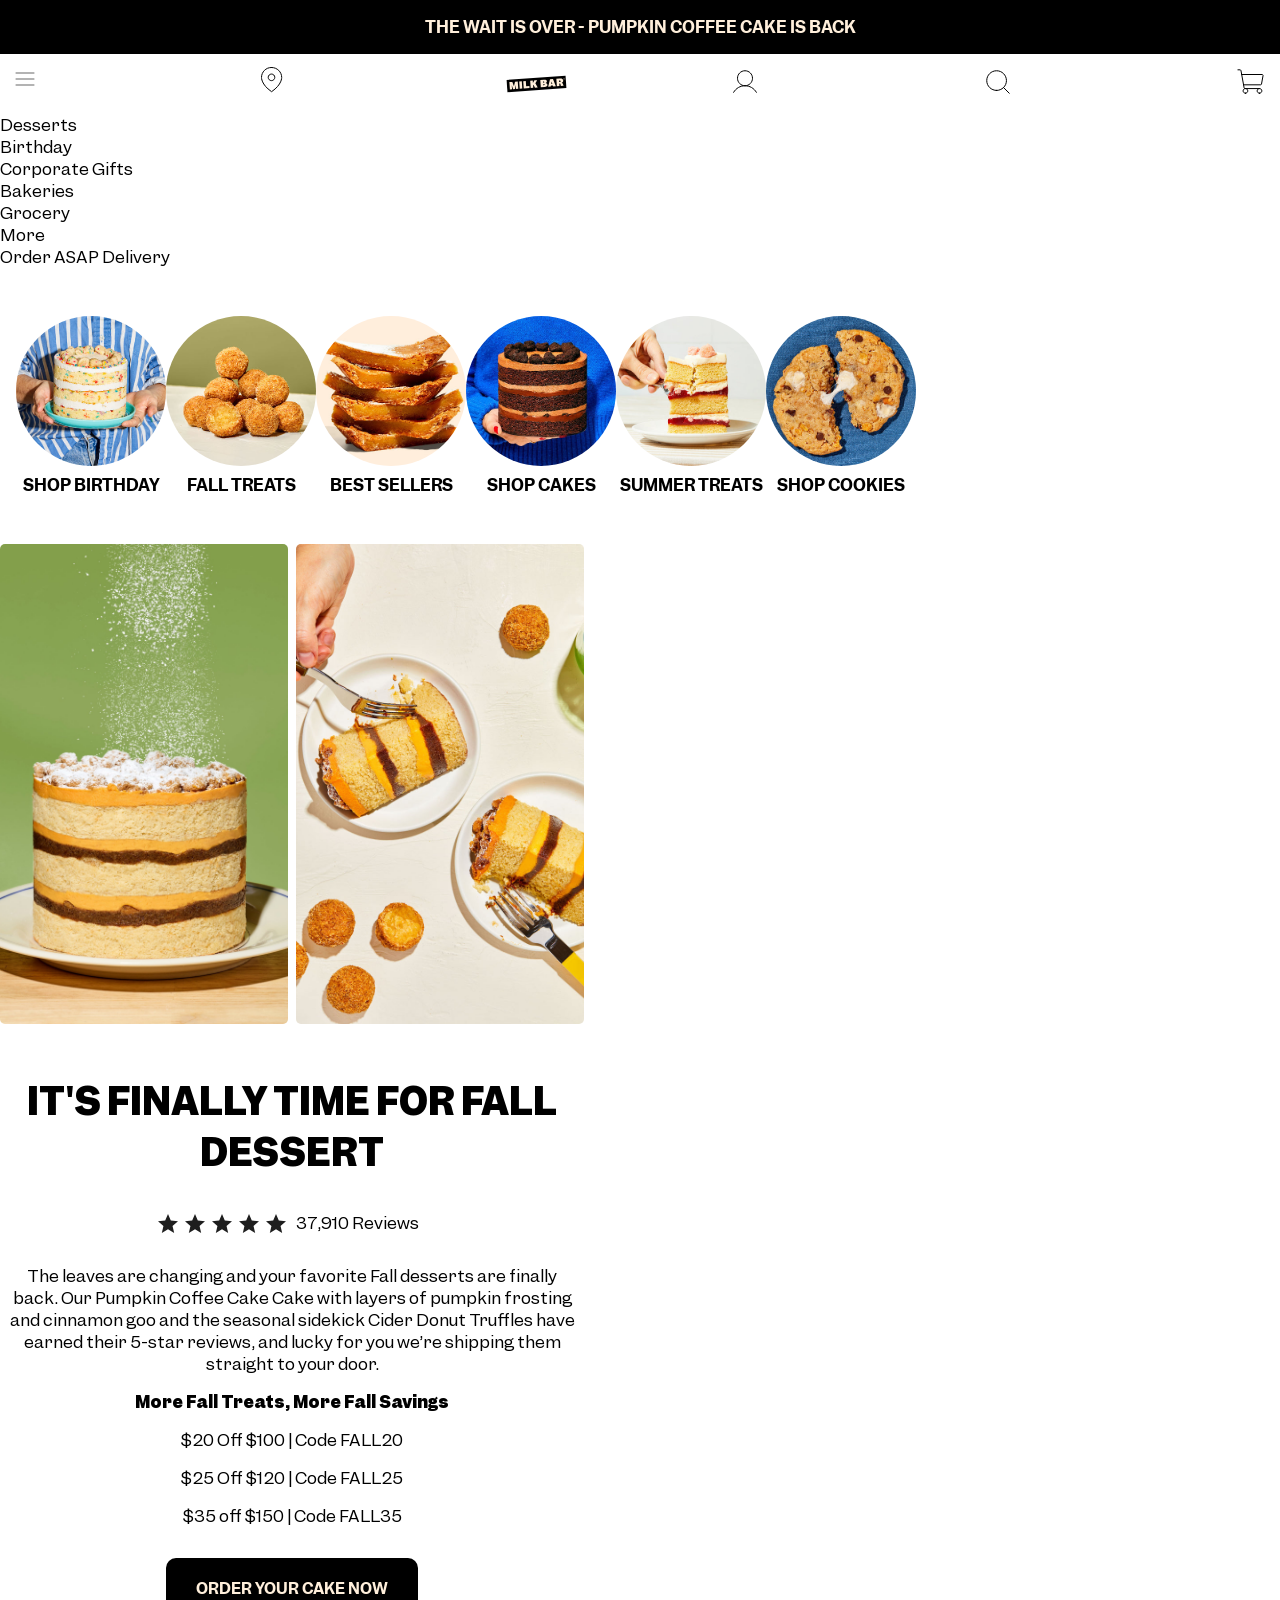
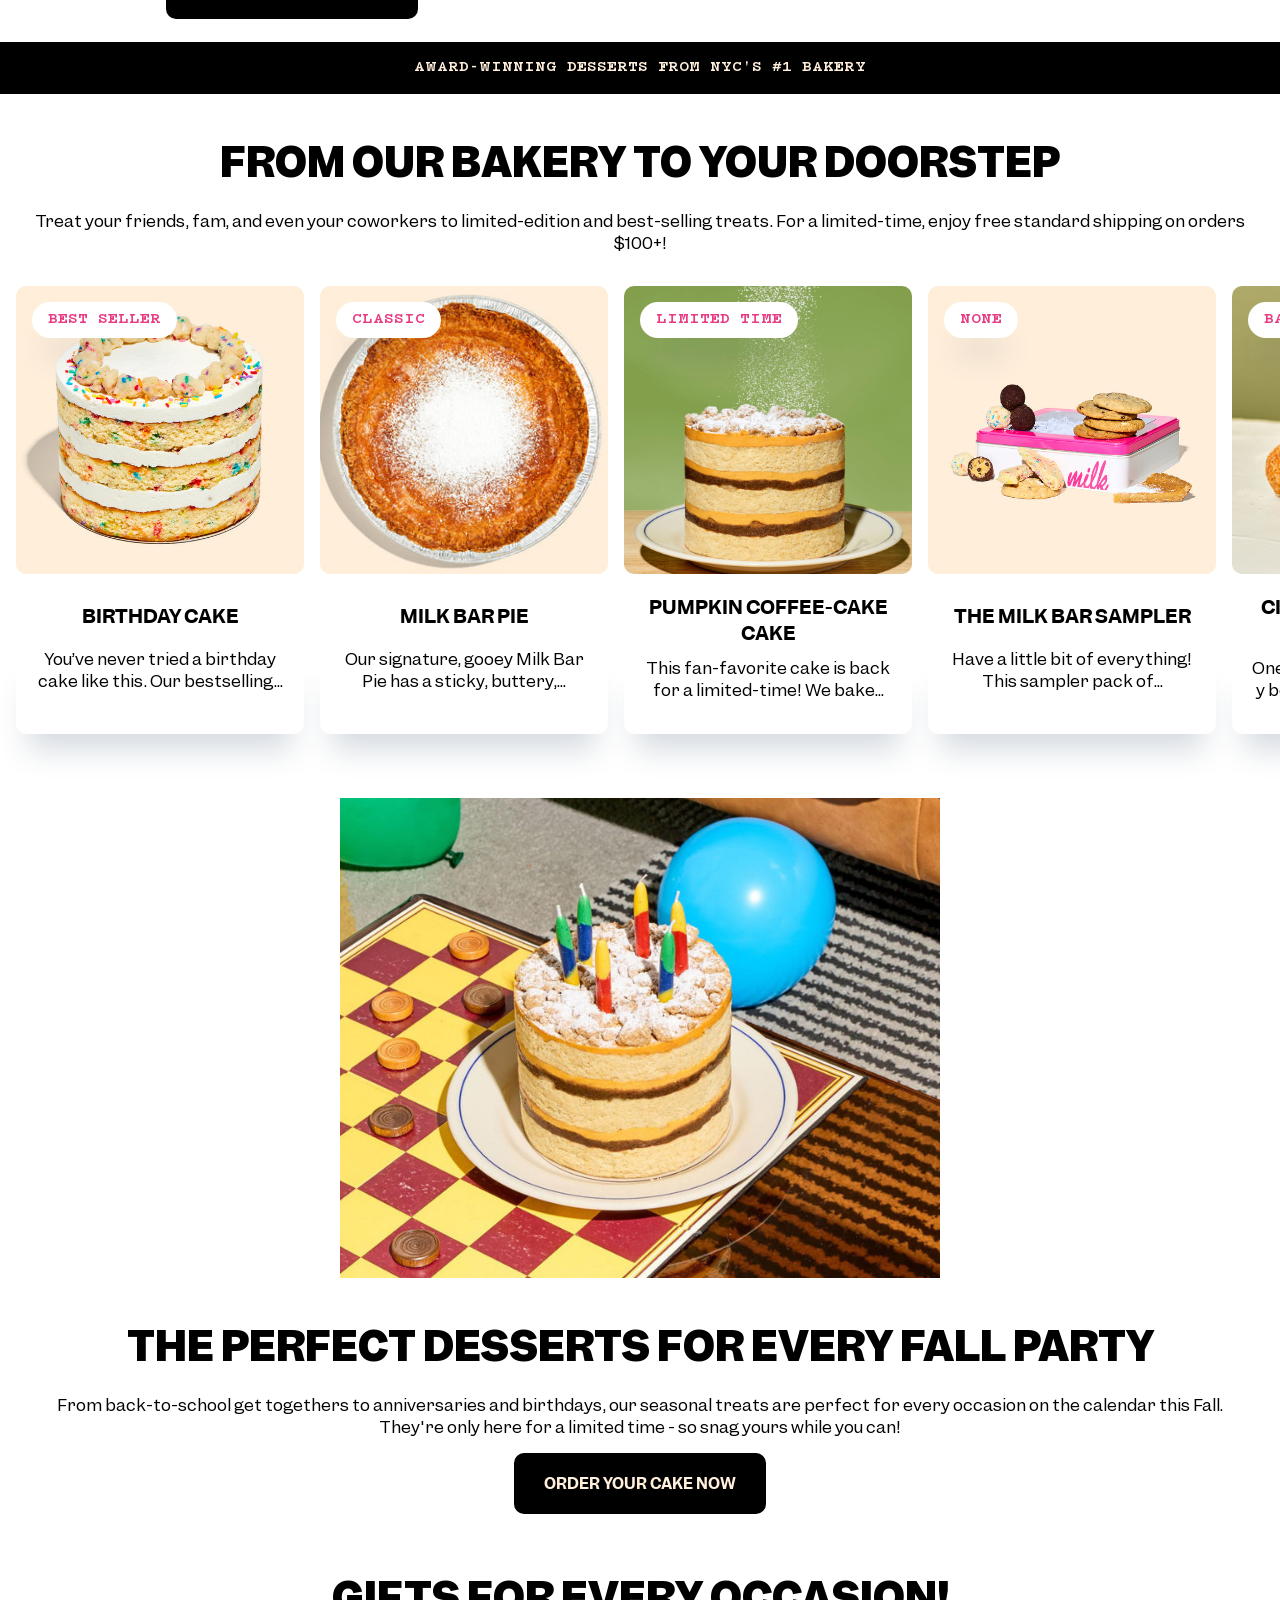
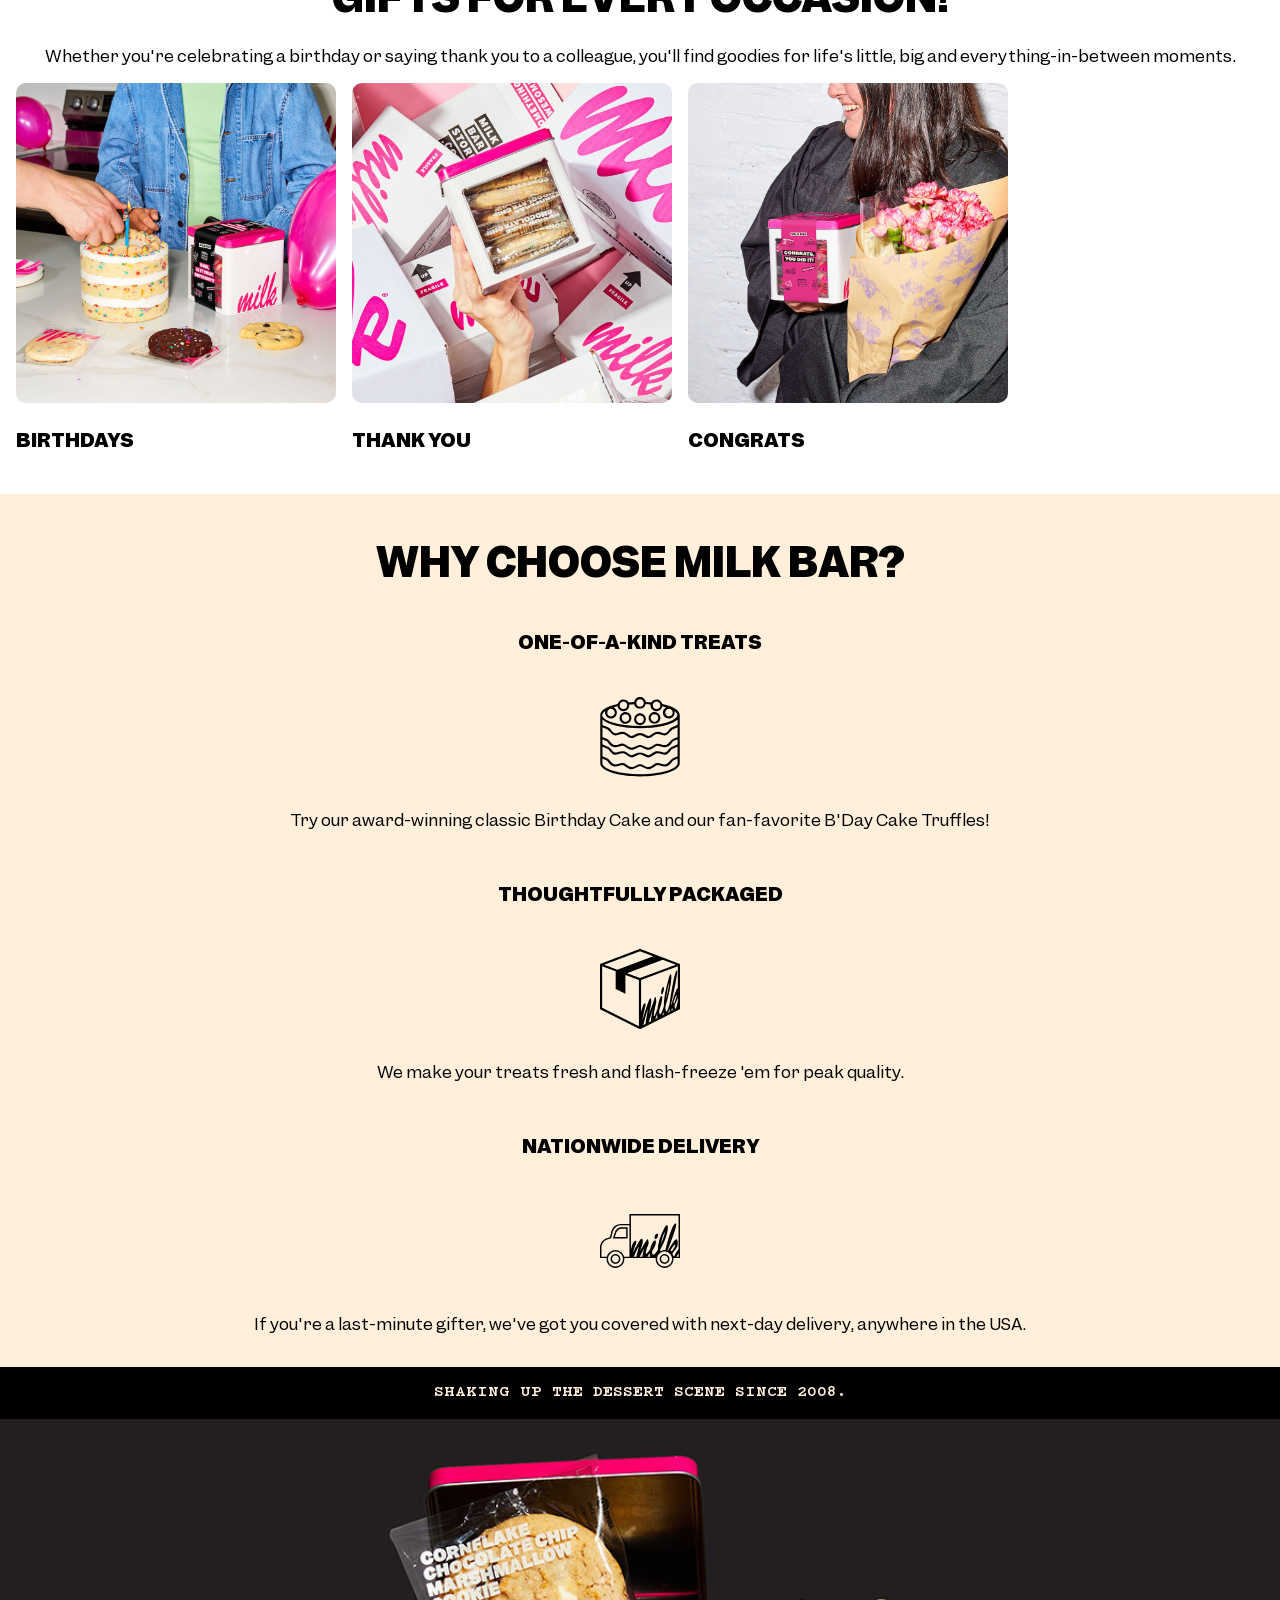
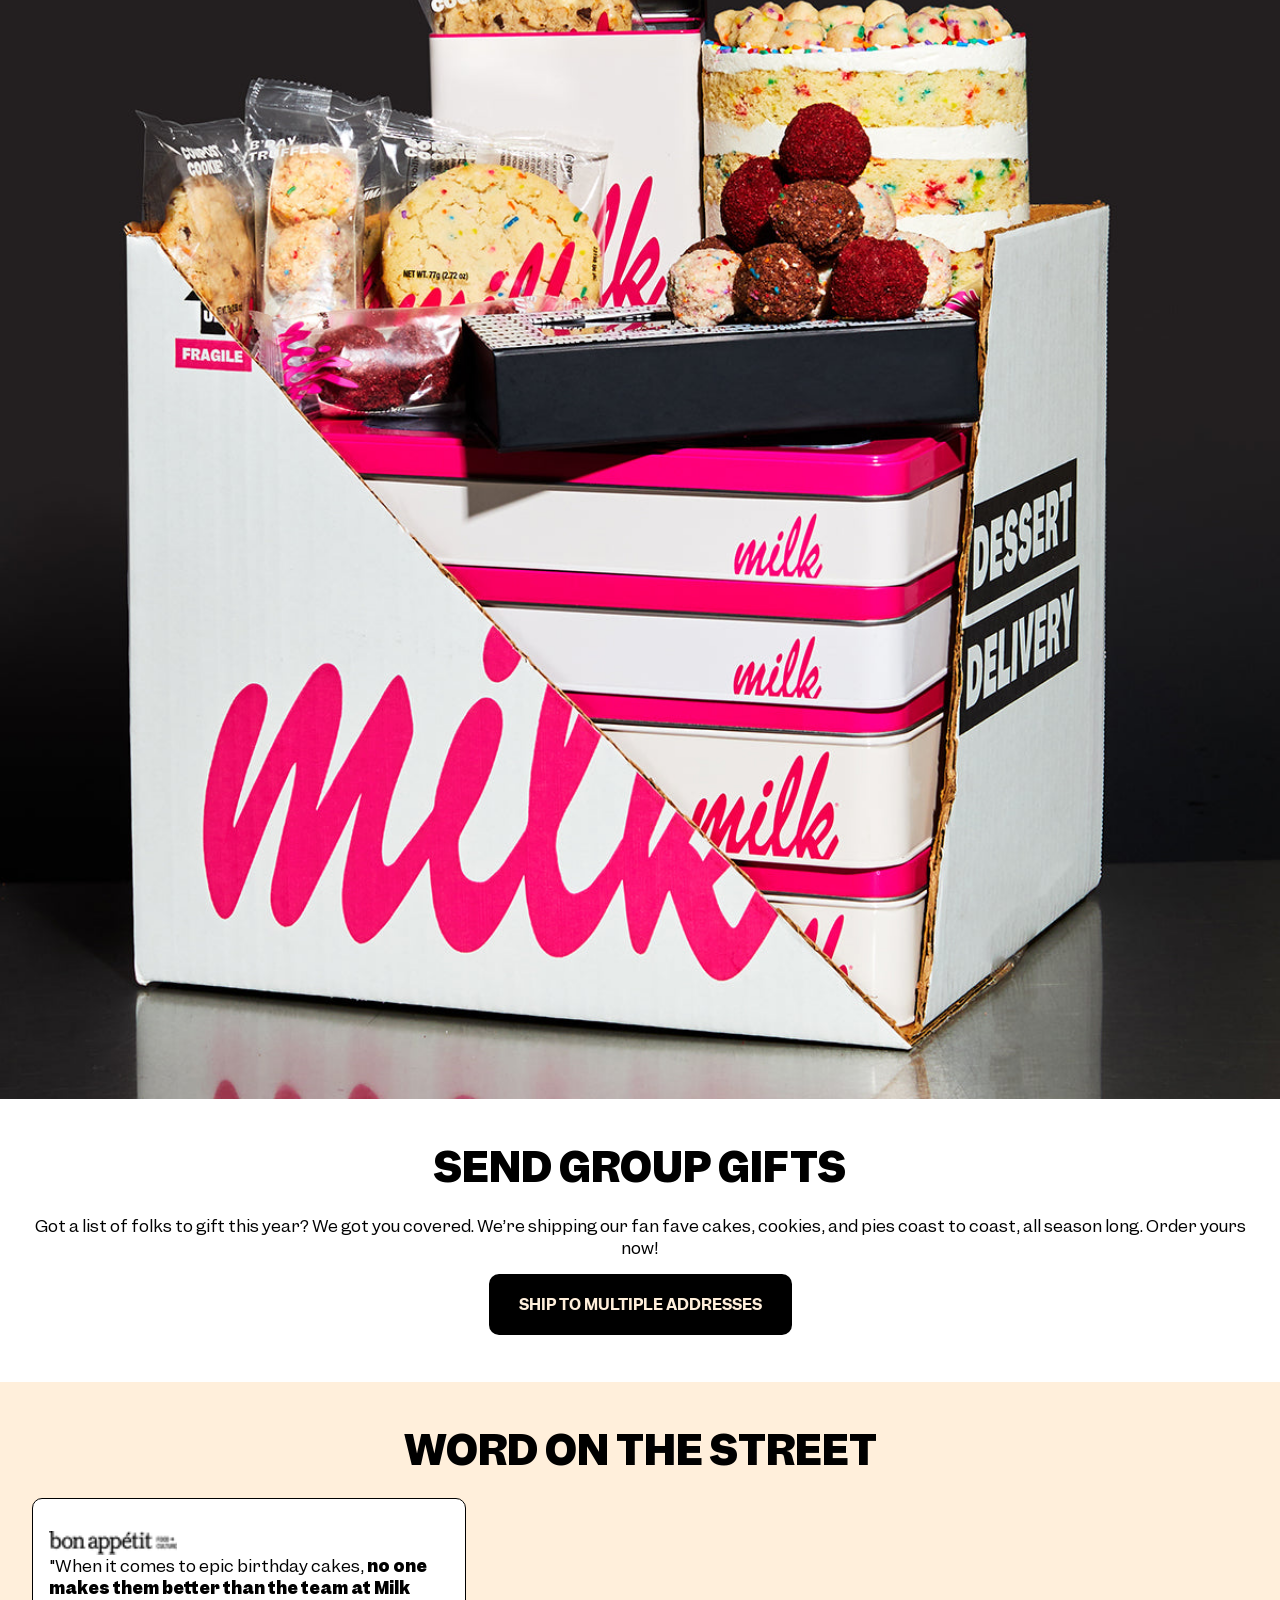
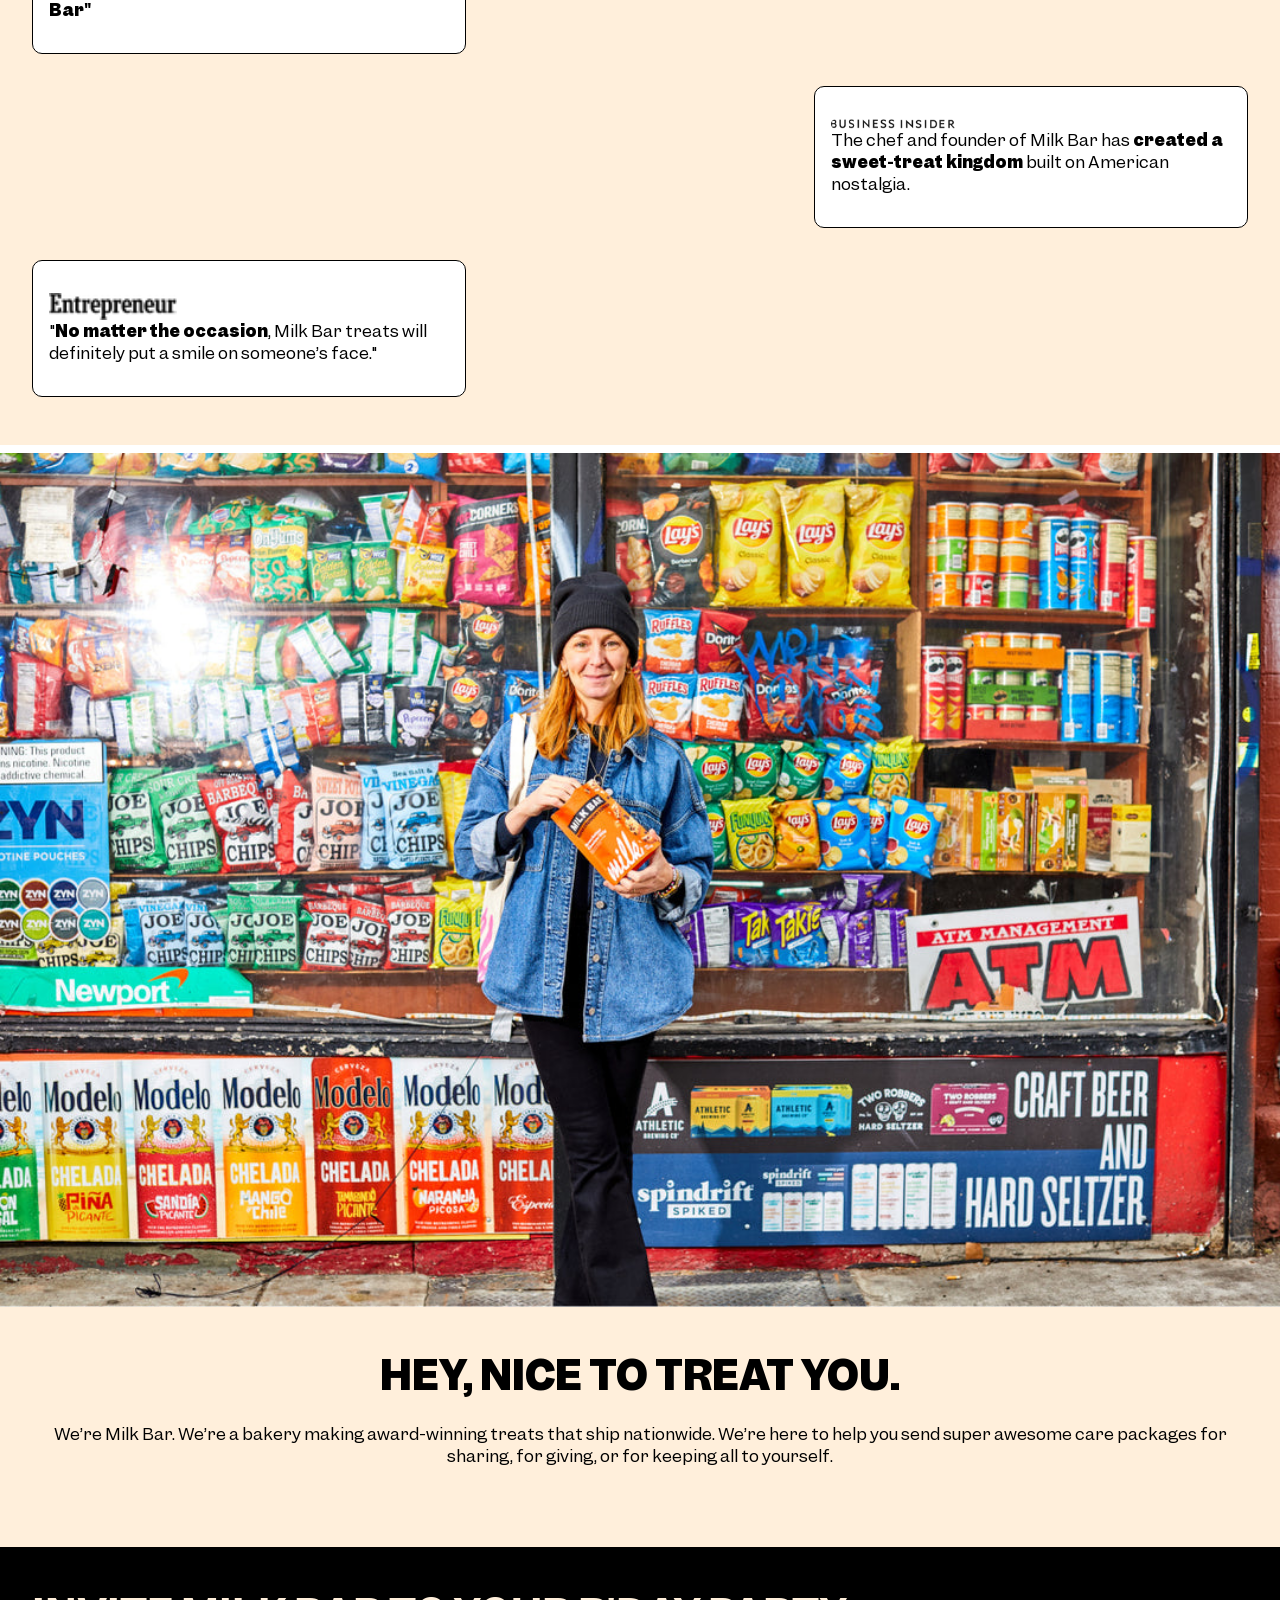
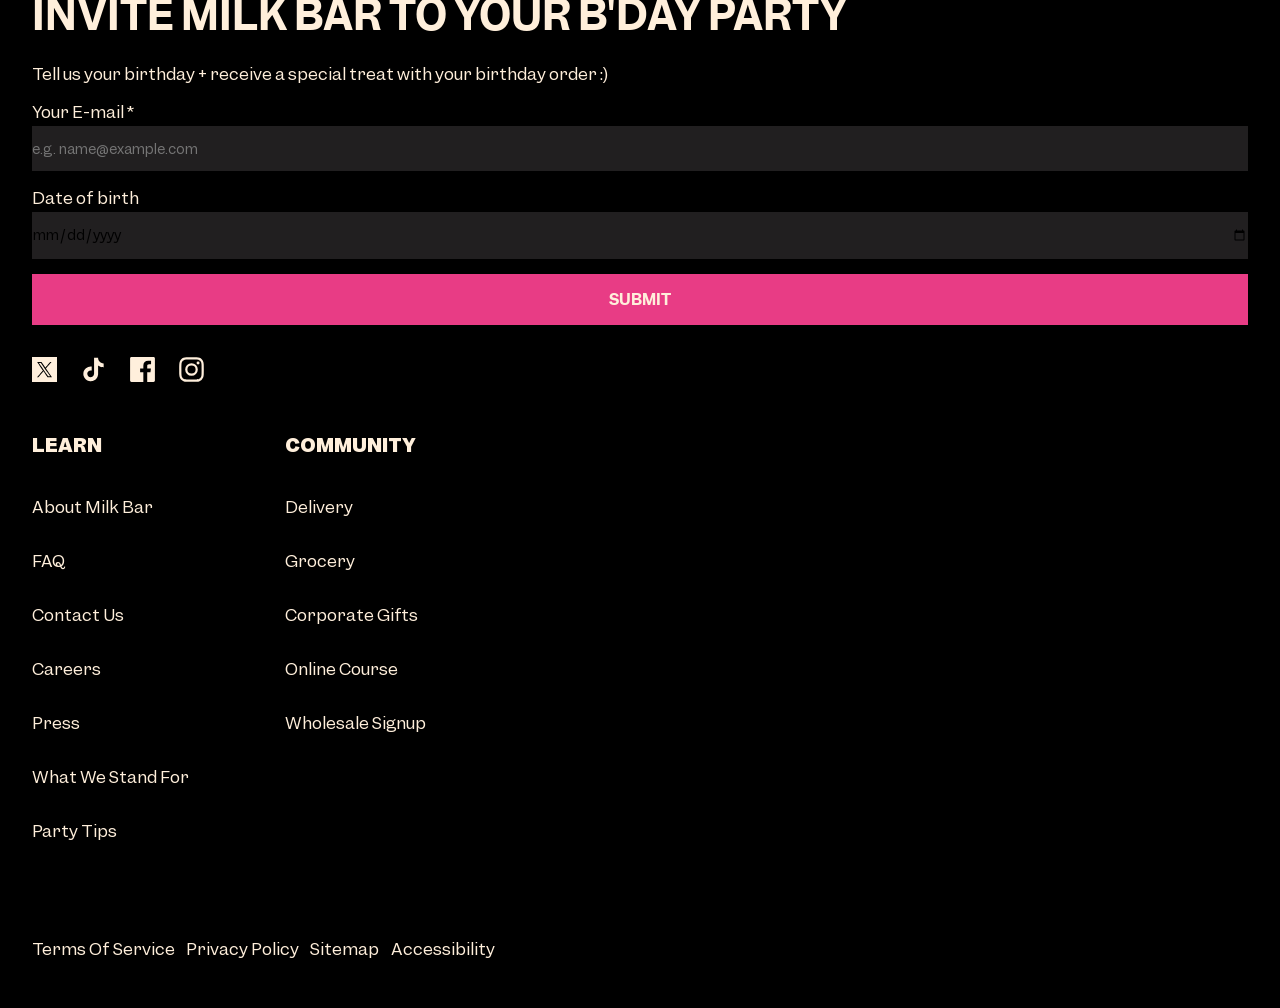
==== index.html @ 90e68947 "Add files via upload" ====
<!DOCTYPE html>
<html lang="eng">
	
<head>
	<meta charset="UTF-8">
	<meta name="author" content="Tyneisha">
	<meta name="viewport" content="width=device-width, initial-scale=1">
	
	<title>Milk Bar: NYC's #1 Bakery Ships Desserts Nationwide</title>
	
	<link href="styles/styleGeneral.css" rel="stylesheet">
	<link href="styles/style.css" rel="stylesheet">
	<link rel="icon" type="image/svg+xml" href="images/favicon.svg">
</head>

<body>
	<header>
		<nav>
			<a href="#">The wait is over - Pumpkin coffee cake is back</a> 
		<!-- nav mag weg (gedaan op 20/09/25)-->
		</nav>
		<nav>
			<ul>
				<li><a href="#"><svg aria-hidden="true" width="24" height="24" viewBox="0 0 20 20" fill="none" xmlns="http://www.w3.org/2000/svg" role="img">
					<title id="iconHamburgerTitle">Milk Bar Menu Icon</title>
					<path d="M2.5 15H17.5" stroke="black" stroke-width="0.5" stroke-linecap="round" stroke-linejoin="round"></path>
					<path d="M2.5 10H17.5" stroke="black" stroke-width="0.5" stroke-linecap="round" stroke-linejoin="round"></path>
					<path d="M2.5 5H17.5" stroke="black" stroke-width="0.5" stroke-linecap="round" stroke-linejoin="round"></path></svg></a></li>
				<li><a href="#"><svg width="22" height="26" viewBox="0 0 22 26" fill="none" xmlns="http://www.w3.org/2000/svg"><g clip-path="url(#clip0_1065_199)">
					<path d="M10.5 13.63C11.3726 13.6301 12.2094 13.2836 12.8265 12.6667C13.4436 12.0498 13.7904 11.213 13.7905 10.3405C13.7906 9.46793 13.4441 8.63105 12.8272 8.01396C12.2103 7.39687 11.3736 7.05012 10.501 7.04999C9.62844 7.04999 8.79161 7.39661 8.17462 8.01361C7.55762 8.6306 7.211 9.46743 7.211 10.34C7.211 11.2125 7.55762 12.0494 8.17462 12.6664C8.79161 13.2834 9.62844 13.63 10.501 13.63H10.5Z" stroke="black" stroke-miterlimit="10"></path>
					<path d="M10.73 0.5C16.23 0.5 20.69 4.95 20.69 10.44C20.69 10.44 21.1 17.48 10.69 24.63H10.51C0.100023 17.48 0.500023 10.44 0.500023 10.44C0.500023 4.95 4.96002 0.5 10.46 0.5H10.73Z" stroke="black" stroke-linecap="round" stroke-linejoin="round"></path></g>
					<defs>
					<clipPath id="clip0_1065_199">
					<rect width="22" height="26" fill="white"></rect>
					</clipPath>
					</defs></svg></a></li>
				<li><img src="images/homepage/navLogo.svg" alt="Milk Bar logo"></li>
				<li><a href="#"><svg aria-hidden="true" width="30" height="30" viewBox="0 0 30 30" fill="none" xmlns="http://www.w3.org/2000/svg" role="img" aria-labelledby="iconAccountTitle"><title id="iconAccountTitle">Milk Bar Account Icon</title>
					<path d="M15 18.75C19.1421 18.75 22.5 15.3921 22.5 11.25C22.5 7.10786 19.1421 3.75 15 3.75C10.8579 3.75 7.5 7.10786 7.5 11.25C7.5 15.3921 10.8579 18.75 15 18.75Z" stroke="black" stroke-miterlimit="10"></path>
					<path d="M3.63147 25.3114C4.78408 23.3164 6.44141 21.6598 8.43696 20.508C10.4325 19.3563 12.696 18.75 15.0001 18.75C17.3041 18.75 19.5676 19.3564 21.5632 20.5082C23.5587 21.6599 25.216 23.3166 26.3686 25.3116" stroke="black" stroke-linecap="round" stroke-linejoin="round"></path></svg></a></li>				
				<li><a href="#"></a><svg width="30" height="30" viewBox="0 0 30 30" fill="none" xmlns="http://www.w3.org/2000/svg" role="img" aria-labelledby="iconSearchNavTitle">
					<title id="iconSearchNavTitle">Milk Bar Search Icon</title>
					<path d="M13.5938 23.4375C19.0303 23.4375 23.4375 19.0303 23.4375 13.5938C23.4375 8.1572 19.0303 3.75 13.5938 3.75C8.1572 3.75 3.75 8.1572 3.75 13.5938C3.75 19.0303 8.1572 23.4375 13.5938 23.4375Z" stroke="black" stroke-linecap="round" stroke-linejoin="round"></path>
					<path d="M20.554 20.5546L26.2493 26.2499" stroke="black" stroke-linecap="round" stroke-linejoin="round"></path></svg></li>
				<li><a href="#"><svg width="30" height="30" viewBox="0 0 30 30" fill="none" xmlns="http://www.w3.org/2000/svg" role="img" aria-labelledby="iconCartTitle"><title id="iconCartTitle">Milk Bar Cart Icon</title>
				<path d="M22.5 21.5625H8.02673C7.80718 21.5625 7.59459 21.4854 7.42603 21.3448C7.25747 21.2041 7.14363 21.0087 7.10435 20.7927L3.97519 3.5823C3.93592 3.36628 3.82207 3.17091 3.65351 3.03023C3.48495 2.88956 3.27236 2.8125 3.05281 2.8125H0.9375" stroke="black" stroke-linecap="round" stroke-linejoin="round"></path>
				<path d="M8.4375 26.25C9.73192 26.25 10.7812 25.2007 10.7812 23.9062C10.7812 22.6118 9.73192 21.5625 8.4375 21.5625C7.14308 21.5625 6.09375 22.6118 6.09375 23.9062C6.09375 25.2007 7.14308 26.25 8.4375 26.25Z" stroke="black" stroke-linecap="round" stroke-linejoin="round"></path>
				<path d="M22.5 26.25C23.7944 26.25 24.8438 25.2007 24.8438 23.9062C24.8438 22.6118 23.7944 21.5625 22.5 21.5625C21.2056 21.5625 20.1562 22.6118 20.1562 23.9062C20.1562 25.2007 21.2056 26.25 22.5 26.25Z" stroke="black" stroke-linecap="round" stroke-linejoin="round"></path>
				<path d="M4.6875 7.5H25.1267C25.264 7.5 25.3996 7.53016 25.524 7.58836C25.6484 7.64656 25.7585 7.73137 25.8464 7.8368C25.9344 7.94222 25.9982 8.06569 26.0332 8.19847C26.0682 8.33125 26.0736 8.4701 26.0491 8.60521L24.515 17.0427C24.4757 17.2587 24.3619 17.4541 24.1933 17.5948C24.0247 17.7354 23.8121 17.8125 23.5926 17.8125H6.5625" stroke="black" stroke-linecap="round" stroke-linejoin="round"></path></svg></a></li>
			</ul>	
		</nav>
		<nav>
			<ul>
				<li>Desserts<a href="#"></a></li>
				<li>Birthday<a href="#"></a></li>
				<li>Corporate Gifts<a href="#"></a></li>
				<li>Bakeries<a href="#"></a></li>
				<li>Grocery<a href="#"></a></li>
				<li>More<a href="#"></a></li>
				<li>Order ASAP Delivery<a href="#"></a></li>
			</ul>
		</nav>
	</header>

	<main>

		<!-- Carrousel met verschillende sneltoetsen naar pagina's op de website -->
		<section>
			<ul>
				<li>
					<img src="images/homepage/homeSection1-1.jpg" alt="Woman holding the 6 inch Birthday Cake with rainbow sprinkles and white icing">
					<a href="#">Shop Birthday</a>
				</li>
				<li>
					<img src="images/homepage/homeSection1-2.jpg" alt="Little sugar cake balls with a brown crust">
					<a href="#">Fall Treats</a>
				</li>
				<li>
					<img src="images/homepage/homeSection1-3.jpg" alt="Six pumpkin cake slices stacked on each other">
					<a href="#">Best Sellers</a>
				</li>
				<li>
					<img src="images/homepage/homeSection1-4.jpg" alt="Woman holding a three layered chocolate cake with caramel icing">
					<a href="#">Shop Cakes</a>
				</li>
				<li>
					<img src="images/homepage/homeSection1-5.jpg" alt="Person taking a slice from the Strawberry Shortcake Cake with strawberry icing">
					<a href="#">Summer Treats</a>
				</li>
				<li>
					<img src="images/homepage/homeSection1-6.jpg" alt="One chocolate chip cookie broken in two with melted white chocolate">
					<a href="#">Shop Cookies</a>
				</li>
			</ul>
		</section>

		<!-- Hero section -->
		<section>
			<h1>It's finally time for fall dessert</h1>
			<img src="images/homepage/homeSection2-1.jpg" alt="Pumpkin Coffee Cake getting sprinkled on with powdered sugar">
			<img src="images/homepage/homeSection2-2.jpg" alt="Someone taking a slice with fork out of the Pumpkin Coffee Cake">
			<p aria-label="5 star rating from">
				<svg xmlns="http://www.w3.org/2000/svg" width="24" height="24" fill="#1E1E1E" viewBox="0 0 24 24"> <path d="M12 17.27 18.18 21l-1.64-7.03L22 9.24l-7.19-.62L12 2 9.19 8.62 2 9.24l5.45 4.73L5.82 21 12 17.27Z"></path> </svg>
				<svg xmlns="http://www.w3.org/2000/svg" width="24" height="24" fill="#1E1E1E" viewBox="0 0 24 24"> <path d="M12 17.27 18.18 21l-1.64-7.03L22 9.24l-7.19-.62L12 2 9.19 8.62 2 9.24l5.45 4.73L5.82 21 12 17.27Z"></path> </svg>
				<svg xmlns="http://www.w3.org/2000/svg" width="24" height="24" fill="#1E1E1E" viewBox="0 0 24 24"> <path d="M12 17.27 18.18 21l-1.64-7.03L22 9.24l-7.19-.62L12 2 9.19 8.62 2 9.24l5.45 4.73L5.82 21 12 17.27Z"></path> </svg>
				<svg xmlns="http://www.w3.org/2000/svg" width="24" height="24" fill="#1E1E1E" viewBox="0 0 24 24"> <path d="M12 17.27 18.18 21l-1.64-7.03L22 9.24l-7.19-.62L12 2 9.19 8.62 2 9.24l5.45 4.73L5.82 21 12 17.27Z"></path> </svg>
				<svg xmlns="http://www.w3.org/2000/svg" width="24" height="24" fill="#1E1E1E" viewBox="0 0 24 24"> <path d="M12 17.27 18.18 21l-1.64-7.03L22 9.24l-7.19-.62L12 2 9.19 8.62 2 9.24l5.45 4.73L5.82 21 12 17.27Z"></path> </svg>			
			<p>37,910 Reviews</p>
			<ul>
				<li>The leaves are changing and your favorite Fall desserts are finally back. Our Pumpkin Coffee Cake Cake with layers of pumpkin frosting and cinnamon goo and the seasonal sidekick Cider Donut Truffles have earned their 5-star reviews, and lucky for you we’re shipping them straight to your door.</li>
				<li><strong>More Fall Treats, More Fall Savings</strong></li>
				<li>$20 Off $100 | Code FALL20</li>
				<li>$25 Off $120 | Code FALL25</li>
				<li>$35 off $150 | Code FALL35</li>
				<li><button>Order your cake now</button></li>
			</ul>

			<!-- ul maken ipv p'tjes na feedback van studentassistente in de les op 07/10 (gedaan op 07/10/25) -->
		</section>

		<!-- Draaiende carrousel in de kleur zwart met witte uppercase tekst -->
		<p>Award-winning desserts from NYC's #1 bakery</p>
			<!-- p maken (gedaan op 20/09/25) -->

		<section>
			<h2>From our bakery to your doorstep</h2>
			<p>Treat your friends, fam, and even your coworkers to limited-edition and best-selling treats. For a limited-time, enjoy free standard shipping on orders $100+!</p>
			<!-- wrm is de rest niet binnen de section (gedaan op 30/09/25)-->

			<ul>
				<li>
					<h3>Birthday Cake</h3>
					<p>Best Seller</p>
					<img src="images/homepage/homeSection3-1.jpg" alt="Three layered Birthday Cake with white icing and rainbow sprinkles">
					<p>You’ve never tried a birthday cake like this. Our bestselling...</p>
				</li>
				<li>
					<h3>Milk Bar Pie</h3>
					<p>Classic</p>
					<img src="images/homepage/homeSection3-2.jpg" alt="Brown Milk Bar Pie with powdered sugar on top">
					<p>Our signature, gooey Milk Bar Pie has a sticky, buttery,...</p>
				</li>
				<li>
					<h3>Pumpkin Coffee-Cake Cake</h3>
					<p>Limited Time</p> 
					<img src="images/homepage/homeSection3-3.jpg" alt="Pumpkin Coffee Cake getting sprinkled on with powdered sugar">
					<p>This fan-favorite cake is back for a limited-time! We bake...</p>
				</li>
				<li>
					<h3>The Milk Bar Sampler</h3>
					<p>None</p>
					<img src="images/homepage/homeSection3-4.jpg" alt="White with pink cookie box with different cookies and cakeballs on top and on the side">
					<p>Have a little bit of everything! This sampler pack of...</p>
				</li>
				<li>
					<h3>Cider Donut Truffle Dozen</h3>
					<p>Back in Stock</p>
					<img src="images/homepage/homeSection3-5.jpg" alt="Little sugar cake balls with a brown crust">
					<p>One bite of these gooey apple-y beauties and it’s *instantly*...</p>
				</li>
			</ul>
		</section>

		<section>
			<h2>The perfect desserts for every fall party</h2>
			<img src="images/homepage/homeSection4-1.jpg" alt="Birthday Cake with six candles on a chess board with blue and green balloons on the floor">
			<p>From back-to-school get togethers to anniversaries and birthdays, our seasonal treats are perfect for every occasion on the calendar this Fall. They're only here for a limited time - so snag yours while you can!</p>
			<a>Order your cake now</a>
		</section>

		<section>
			<h2>Gifts for every occasion!</h2>
			<p>Whether you're celebrating a birthday or saying thank you to a colleague, you'll find goodies for life's little, big and everything-in-between moments.</p>
			<ul>
				<li>
					<img src="images/homepage/homeSection5-1.jpg" alt="Person lighting the candles on the 6 inch Birthday Cake">
					<h3>Birthdays</h3>
				</li>
				<li>
					<img src="images/homepage/homeSection5-2.jpg" alt="Lots of Milk Bar cookie and cake boxes with a hand reaching out with a Milk Bar box in hand">
					<h3>Thank you</h3>
				</li>
				<li>
					<img src="images/homepage/homeSection5-3.jpg" alt="A smiling woman holdinga bouquet of pink flowers and a Milk Bar tin with cookies in it">
					<h3>Congrats</h3>
				</li>
			</ul>
		</section>

		<section>
			<h2>Why choose milk bar?</h2>
			<section>
				<h3>One-of-a-kind treats</h3>
				<img src="images/homepage/homeSection6-1.svg" alt="Illustration of a three layered cake">
				<p>Try our award-winning classic Birthday Cake and our fan-favorite B'Day Cake Truffles!</p>
			</section>
			<section>
				<h3>Thoughtfully packaged</h3>
				<img src="images/homepage/homeSection6-2.svg" alt="Illustration of a sealed package">
				<p>We make your treats fresh and flash-freeze 'em for peak quality.</p>
			</section>
			<section>
				<h3>Nationwide delivery</h3>
				<img src="images/homepage/homeSection6-3.svg" alt="Illustration of a truck with 'Milk' on the side">
				<p>If you're a last-minute gifter, we've got you covered with next-day delivery, anywhere in the USA.</p>
			</section>
		</section>

		<!-- Draaiende carrousel in de kleur zwart met witte uppercase tekst -->
		<p>Shaking up the dessert scene since 2008.</p>

		<section>
			<h2>Send group gifts</h2>
			<img src="images/homepage/homeSection7-1.jpg" alt="Cardboard box filled with Milk Bar tins and wrappers with cookies and cakes">
			<p>Got a list of folks to gift this year? We got you covered. We’re shipping our fan fave cakes, cookies, and pies coast to coast, all season long. Order yours now!</p>
			<a href="#">Ship to multiple addresses</a>
		</section>
		
		<section>
			<h2>Word on the street</h2>
			<section>
				<h3>Review 1</h3>
				<img src="images/homepage/homeSection8-1.webp" alt="'Bon Appetit' review">
				<p>"When it comes to epic birthday cakes, <strong>no one makes them better than the team at Milk Bar"</strong></p>
			</section>
			<section>
				<h3>Review 2</h3>
				<img src="images/homepage/homeSection8-2.webp" alt="'Business Insider' review">
				<p>The chef and founder of Milk Bar has <strong>created a sweet-treat kingdom</strong> built on American nostalgia.</p>
			</section>
			<section>
				<h3>Review 3</h3>
				<img src="images/homepage/homeSection8-3.webp" alt="'Entrepeneur' review">
				<p>"<strong>No matter the occasion</strong>, Milk Bar treats will definitely put a smile on someone’s face."</p>
			</section>
		</section>

		<section>
			<h2>Hey, nice to treat you.</h2>
			<img src="images/homepage/homeSection9-1.jpg" alt="Smiling woman in a black beanie and jean jacket standing in front of a corner store with an orange bag of Milk Bar cookies">
			<p>We’re Milk Bar. We’re a bakery making award-winning treats that ship nationwide. We’re here to help you send super awesome care packages for sharing, for giving, or for keeping all to yourself.</p>
		</section>
	</main>

	<footer>
		<!-- Formulier voor het aanmelden voor de nieuwsbrief -->
		<form>
			<h2>Invite Milk Bar to your B'Day Party</h2>
			<p>Tell us your birthday + receive a special treat with your birthday order :)</p>

			<label for="email">Your E-mail *</label>
			<input type="email" name="email" placeholder="e.g. name@example.com">

			<label for="date">Date of birth</label>
			<input type="date" name="date of birth">

			<button>Submit</button>
		</form>

		<section>
			<h2>Social media handles</h2>
			<img src="images/homepage/homeSection10-1.svg" alt="X icon">
			<img src="images/homepage/homeSection10-2.svg" alt="TikTok icon">
			<img src="images/homepage/homeSection10-3.svg" alt="Facebook icon">
			<img src="images/homepage/homeSection10-4.svg" alt="Instagram icon">
		</section>

		<nav>
			<!-- ul maken (gedaan op 03/10/25 na feedbacksessie met de docent)-->
			 <ul>
				<h3>Learn</h3>
				<li><a href="#">About Milk Bar</a></li>
				<li><a href="#">FAQ</a></li>
				<li><a href="#">Contact Us</a></li>
				<li><a href="#">Careers</a></li>
				<li><a href="#">Press</a></li>
				<li><a href="#">What We Stand For</a></li>
				<li><a href="#">Party Tips</a></li>
			</ul>
			<ul>

			<ul>
				<h3>Community</h3>
				<li><a href="#">Delivery</a></li>
				<li><a href="#">Grocery</a></li>
				<li><a href="#">Corporate Gifts</a></li>
				<li><a href="#">Online Course</a></li>
				<li><a href="#">Wholesale Signup</a></li>
			</ul>
		</nav>

		<nav>
			<a href="#">Terms of Service</a>
			<a href="#">Privacy Policy</a>
			<a href="#">Sitemap</a>
			<a href="#">Accessibility</a>
		</nav>
	</footer>

	<script defer src="scripts/script.js"></script>
</body>
	
</html>
---- styles/styleGeneral.css ----
/****************/
/*    GENERAL   */
/****************/




/*********/
/* FONTS */
/*********/


@font-face {
    font-family: "Garnett";
    src: url("../fonts/garnettRegular.woff2")format("woff2");
    font-weight: 400;
}

@font-face {
    font-family: "Garnett";
    src: url("../fonts/garnettSemibold.woff2")format("woff2");
    font-weight: 600;
}

@font-face {
    font-family: "Garnett";
    src: url("../fonts/garnettBold.woff2")format("woff2");
    font-weight: 700;
}

@font-face {
    font-family: "Pitch";
    src: url("../fonts/pitchBold.woff2")format("woff2");
    font-weight: 700;
}


/********************************/
/* HUIDIGE STIJLING VERWIJDEREN */
/********************************/

* {
    margin: 0;
    padding: 0;
}

a {
    text-decoration: none;
    color: var(--color-text);
}

a:hover, button:hover {
    color: var(--color-primary);
    /* text-decoration: underline; */
}

/*********************/
/* CUSTOM PROPERTIES */
/*********************/


:root {
	--color-text:#000000;
	--color-background:#eeeeee;
	--color-primary: #e83c85;
	--color-secundary: #ffefdb;
}




/*********/
/* TEKST */
/*********/


h1, h2, h3 {
    font-family: "Garnett";
    text-transform: uppercase;
    padding-top: 1em;
    padding-bottom: .5em;
}

h1 {
    font-size: 2.25rem;
}

h2 {
    font-size: 2.5rem;
}

p {
    font-family: "Garnett";
}

a, button, link {
    font-family: "Garnett";
    font-weight: 600;
    text-transform: uppercase;
}

ul {
    font-family: "Garnett";
    list-style-type: none;
    margin: 0;
    padding: 0;
}




/********************/
/*  BUTTON STYLING  */
/********************/
button {
    appearance: none;
    cursor: pointer;
    border: none;
    font-size: 15px;
    color: var(--color-secundary);
    background-color: var(--color-text);
    margin: 15px;
    padding-left: 30px;
    padding-right: 30px;
    padding-top: 20px;
    padding-bottom: 20px;
    border-radius: 10px;
}




/*********/
/*  NAV  */
/*********/


nav:first-child {
	display: flex;
	justify-content: center;
	background-color: var(--color-text);
	padding-top: 1em;
	padding-bottom: 1em;
	color: var(--color-secundary);
}

nav a:first-child {
	color: var(--color-secundary);
}

body nav:nth-of-type(2) ul {
	font-family: "Garnett";
	font-weight: 600;
	font-size: small;
	text-transform: uppercase;
	display: flex;
	justify-content:space-between;
    margin: 1em;
}

body nav:nth-of-type(2) li img {
	height: 100%;
}





/************/
/*  FOOTER  */
/************/


footer {
	background-color: var(--color-text);
	color: var(--color-secundary);

    padding-left: 2em;
    padding-right: 2em;
}

footer h2 {
    font-weight: 600;
}

footer form {
    display: flex;
    flex-direction: column;
    justify-content: start;
}

footer form label {
    font-family: "Garnett";
    padding-top: 1em;
    padding-bottom: .2em;
}

footer form input {
    font-family: "Garnett";
    padding-top: 1em;
    padding-bottom: 1em;
    background-color: #211f20;
    border-style: none;
}

footer form button {
    background-color: var(--color-primary);
    margin: 0;
    margin-top: 1em;
    border-radius: 0;
    padding-top: 1em;
    padding-bottom: 1em;
}

footer form button:hover {
    color: var(--color-text);
}


footer img {
	width: 25px;
}

footer > section > h2 {
    clip: rect(0 0 0 0);
    clip-path: inset(50%);
    height: 1px;
    overflow: hidden;
    position: absolute;
    white-space: nowrap;
    width: 1px;
    /* https://www.a11yproject.com/posts/how-to-hide-content/ */
}

footer > section {
    display: flex;
    justify-content: start;
}

footer > section img {
    padding-top: 2em;
    padding-bottom: 2em;
    padding-right: 1.5em;
}

footer > nav:nth-of-type(1) {
    display: flex;
    align-items: flex-start;
    justify-content: start;
}

footer > nav:nth-last-of-type(1) {
    display: flex;
    flex-direction: row;

    padding-top: 4em;
    padding-bottom: 3em;
}

footer > nav:nth-of-type(1) ul:nth-of-type(1) {
    padding-right: 6em;
}

footer > nav:nth-of-type(1) ul li a {
    font-weight: 400;
    text-transform: capitalize;
}

footer > nav:nth-of-type(1) ul li {
    padding-bottom: 2em;
}


footer > nav:nth-of-type(1) ul h3 {
    padding-bottom: 2em;
}


footer > nav:nth-last-of-type(1) a {
    font-family: "Garnett";
    font-weight: 400;
    text-transform: capitalize;
    color: var(--color-secundary);

    margin-right: .7em;
}
---- styles/style.css ----
*****************
/*    HOMEPAGINA   */
/*******************/




/**************/
/* CSS REMEDY */
/**************/
*, *::after, *::before {
  box-sizing:border-box;  
}




/*********************/
/* CUSTOM PROPERTIES */
/*********************/
:root {
	--color-text:#000000;
	--color-background:#eeeeee;
	--color-primary: #e83c85;
	--color-secundary: #ffefdb;
}




/*****************/
/* NAV MET IMG'S */
/*****************/


main section:nth-of-type(1) ul {
	display: flex;
	overflow-x: auto;
	padding-top: 3em;
	padding-bottom: 3em;
	padding-left: 1em;
}

main section:nth-of-type(1) ul li {
	display: flex;
	flex-direction: column;
	justify-content: center;
	align-items: center;
	gap: 0.5em;
}

main section:nth-of-type(1) ul img {
	border-radius: 50%;
	width: 150px;
	height: auto;
}




/*****************/
/* HERO SECTION	 */
/*****************/



main section:nth-of-type(2) > img {
	width: 18em;
	height: 30em;
	border-radius: 5px;
	object-fit: cover;
}

/* main > section:nth-of-type(2) > img:nth-of-type(2) {
	grid-column-end: -1;
} */

main > section:nth-of-type(2) {
	display: grid;
	grid-template-columns: 18em 18em;
	grid-template-rows: max-content max-content;
	gap: .1em;
	row-gap: 1em;
	column-gap: .5em;
}

main section:nth-of-type(2) h1 {
	grid-row-start: 2;
	grid-column-start: 1;
	grid-column-end: -1;
	text-align: center;
}

main > section:nth-of-type(2) p {
	grid-template-columns: 1fr 1fr;
	text-align: center;
}

main > section:nth-of-type(2) ul {
	grid-column-start: 1;
	grid-column-end: -1;
	text-align: center;
}

main section:nth-of-type(2) li {
	padding: .5em;
}
main section:nth-of-type(2) button {
	grid-column-start: 1;
	grid-column-end: -1;
	text-align: center;
}

/* Review onder de Hero images centreren op 1 lijn */

main > section:nth-of-type(2) p:nth-of-type(1) {
	text-align: end;
}

main section:nth-of-type(2) p:nth-of-type(2) {
	text-align: start;
}

main > p:nth-of-type(1) {
	font-family: "Pitch";
	text-transform: uppercase;
	display: flex;
	justify-content: center;
	background-color: var(--color-text);
	padding-top: 1em;
	padding-bottom: 1em;
	color: var(--color-secundary);
}




/***************************/
/* CARROUSEL CAKES SECTION */
/***************************/

main > section:nth-of-type(3) h2, main > section:nth-of-type(3) > p {
	text-align: center;
	padding-left: 2em;
	padding-right: 2em;
}

main > section:nth-of-type(3) > ul {
	padding-top: 2em;
	display: grid;
	grid-template-rows: 28em;
	grid-template-columns: 1fr 1fr 1fr 1fr 1fr;
	overflow-x: scroll;

	gap: 1em;
	padding-left: 1em;
	padding-bottom: 4em;
}


main > section:nth-of-type(3) > ul li {
	display:grid;
	grid-template-rows: repeat(3, auto);
}

main > section:nth-of-type(3) > ul li img {
	grid-row-start:1;
	grid-column-start:1;
}

main > section:nth-of-type(3) > ul li p:nth-of-type(1) {
	grid-row-start:1;
	grid-column-start:1;
	z-index: 1;

	justify-self: start;
	align-self: start;

	margin:1em 0 0 1em;
	padding: .5em 1em .5em 1em;
	background-color:rgb(255, 255, 255);
	border-radius: 2em;
	font-family: "Pitch";
	text-transform: uppercase;
	color: var(--color-primary);
}

main > section:nth-of-type(3) > ul li h3, main > section:nth-of-type(3) > ul li p:nth-of-type(2) {
	text-align: center;
	padding-left: 1em;
	padding-right: 1em;
}

main > section:nth-of-type(3) > ul li p {
	padding-bottom: 2em;
	box-shadow: 0 28px 30px -12px #334a6733;
	border-radius: 10px;
}

main > section:nth-of-type(3) > ul li h3 {
	font-weight: 600;
}

main > section:nth-of-type(3) img {
	width: 18em;
	height: 18em;
	border-radius: 10px;
	object-fit: cover;
}




/*****************/
/* CAKES SECTION */
/*****************/


main section:nth-of-type(4) {
	display: flex;
	flex-flow: row wrap;
	/* https://www.w3schools.com/css/css3_flexbox_responsive.asp */
	justify-content: center;
	/* https://css-tricks.com/snippets/css/a-guide-to-flexbox/ */
}

main section:nth-of-type(4) h2, main section:nth-of-type(4) p {
	text-align: center;
	padding-left: 2em;
	padding-right: 2em;
}

main section:nth-of-type(4) img {
	order: 1;
	
	/* Styling */
	width:fit-content;
	height: 30em;
	object-fit: cover;
}

main section:nth-of-type(4) h2 {
	order: 2;
}

main section:nth-of-type(4) p {
	order: 3;
}

main section:nth-of-type(4) a {
	order: 4;

    cursor: pointer;
    border: none;
    font-size: 15px;
    color: var(--color-secundary);
    background-color: var(--color-text);
    margin: 15px;
    padding-left: 30px;
    padding-right: 30px;
    padding-top: 20px;
    padding-bottom: 20px;
    border-radius: 10px;
}


main section:nth-of-type(4) a:hover {
    color: var(--color-primary);
}


/****************************/
/*  CARROUSEL GIFTS SECTION */
/****************************/


main section:nth-of-type(5) h2, main section:nth-of-type(5) p {
	text-align: center;
	padding-left: 2em;
	padding-right: 2em;
}

main section:nth-of-type(5) img {
	width: 20em;
	height: 20em;
	border-radius: 10px;
	object-fit: cover;
}

main section:nth-of-type(5) ul {
	display: flex;
	justify-content: flex-start;
	gap: 1em;
	padding: 1em;
	overflow-x: scroll;
	padding-bottom: 2em;
}


/****************************/
/*  WAAROM MILK BAR SECTION */
/****************************/


main section:nth-of-type(6) {
	background-color: var(--color-secundary);
	display: flex;
	flex-direction: column;
	align-items: center;
	justify-content: center;
}

main > section:nth-of-type(6) > section:nth-of-type(1) {
	display: flex;
	flex-direction: column;
	align-items: center;
	justify-content: center;
	padding-bottom: 2em;
	padding-left: 6em;
	padding-right: 6em;
}

main > section:nth-of-type(6) > section:nth-of-type(2) {
	display: flex;
	flex-direction: column;
	align-items: center;
	justify-content: center;
	padding-bottom: 2em;
	padding-left: 6em;
	padding-right: 6em;
}

main > section:nth-of-type(6) > section:nth-of-type(3) {
	display: flex;
	flex-direction: column;
	align-items: center;
	justify-content: center;
	padding-bottom: 2em;
	padding-left: 6em;
	padding-right: 6em;
}

main section:nth-of-type(6) img {
	width: 5em;
	height: 5em;
	padding: 2em;
}

main section:nth-of-type(6) h3, main section:nth-of-type(6) p {
	text-align: center;
}

main section:nth-of-type(6) h2 {
	text-align: center;
	padding-left: 2em;
	padding-right: 2em;
}

/*********************************/
/*  TEKST MET ZWARTE ACHTERGROND */
/*********************************/

main > p:nth-of-type(2) {
	display: flex;
	justify-content: center;
	background-color: var(--color-text);
	padding-top: 1em;
	padding-bottom: 1em;
	color: var(--color-secundary);

	font-family: "Pitch";
	text-transform: uppercase;
}



/**************************/
/*  GROEPSCADEAUS SECTION */
/**************************/

main > section:nth-of-type(7) {
	display: flex;
	flex-direction: column;
	align-items: center;
	justify-content: center;
	margin-bottom: 2em;
}

main > section:nth-of-type(7) > img {
	order: 1;

	width: 100%;
	height: 100%;
	object-fit: cover;
}

main > section:nth-of-type(7) > h2 {
	order: 2;
	text-align: center;
}

main > section:nth-of-type(7) > p {
	order: 3;

	text-align: center;
	padding-left: 2em;
	padding-right: 2em;
}

main > section:nth-of-type(7) > a {
	order: 4;

    cursor: pointer;
    border: none;
    font-size: 15px;
    color: var(--color-secundary);
    background-color: var(--color-text);
    margin: 15px;
    padding-left: 30px;
    padding-right: 30px;
    padding-top: 20px;
    padding-bottom: 20px;
    border-radius: 10px;
}

main > section:nth-of-type(7) > a:hover {
    color: var(--color-primary);
}




/*************************/
/*  TESTIMONIALS SECTION */
/*************************/

main > section:nth-of-type(8) {
	display: flex;
	flex-direction: column;
	padding-left: 2em;
	padding-right: 2em;
	align-items: center;
	justify-items: center;
	/* https://css-tricks.com/snippets/css/a-guide-to-flexbox/ */

	background-color: var(--color-secundary);
}

main > section:nth-of-type(8) > section:nth-of-type(1) {
	display: flex;
	flex-direction: column;
	align-self: flex-start;


	width: 25em;
	background-color: white;
	padding-left: 1em;
	padding-right: 1em;
	padding-top: 2em;
	padding-bottom: 2em;
	border-radius: 10px;
	border-style: solid;
	border-color: black;
	border-width: 1px;
	/* https://www.w3schools.com/cssref/pr_border-width.php */
	/* https://www.w3schools.com/css/css_border_color.asp */

}

main > section:nth-of-type(8) > section:nth-of-type(1) img {
	width: 8em;
}



main > section:nth-of-type(8) > section:nth-of-type(2) {
	display: flex;
	flex-direction: column;
	align-self: flex-end;


	width: 25em;
	background-color: white;
	padding-left: 1em;
	padding-right: 1em;
	padding-top: 2em;
	padding-bottom: 2em;
	border-radius: 10px;
	border-style: solid;
	border-color: black;
	border-width: 1px;

	margin-top: 2em;
}

main > section:nth-of-type(8) > section:nth-of-type(2) img {
	width: 8em;
	height: auto;
}


main > section:nth-of-type(8) > section:nth-of-type(3) {
	display: flex;
	flex-direction: column;
	align-self: flex-start;


	width: 25em;
	background-color: white;
	padding-left: 1em;
	padding-right: 1em;
	padding-top: 2em;
	padding-bottom: 2em;
	border-radius: 10px;
	border-style: solid;
	border-color: black;
	border-width: 1px;

	margin-top: 2em;
	margin-bottom: 3em;
}

main > section:nth-of-type(8) > section:nth-of-type(3) img {
	width: 8em;
	height: auto;
}



main > section:nth-of-type(8) > section h3 {
	clip: rect(0 0 0 0);
	clip-path: inset(50%);
	height: 1px;
	overflow: hidden;
	position: absolute;
	white-space: nowrap;
	width: 1px;
	/* https://www.a11yproject.com/posts/how-to-hide-content/ */
}



/**************************/
/*  ONTMOET VROUW SECTION */
/**************************/

main > section:nth-of-type(9) {
	display: flex;
	flex-direction: column;
	align-items: center;
	justify-content: center;
	margin-top: .5em;
	padding-bottom: 2em;
	background-color: var(--color-secundary);
}

main > section:nth-of-type(9) > img {
	order: 1;

	width: 100%;
	height: 100%;
	object-fit: cover;
}

main > section:nth-of-type(9) > h2 {
	order: 2;

	text-align: center;
}

main > section:nth-of-type(9) > p {
	order: 3;
	text-align: center;
	padding-bottom: 3em;
	padding-left: 2em;
	padding-right: 2em;
}
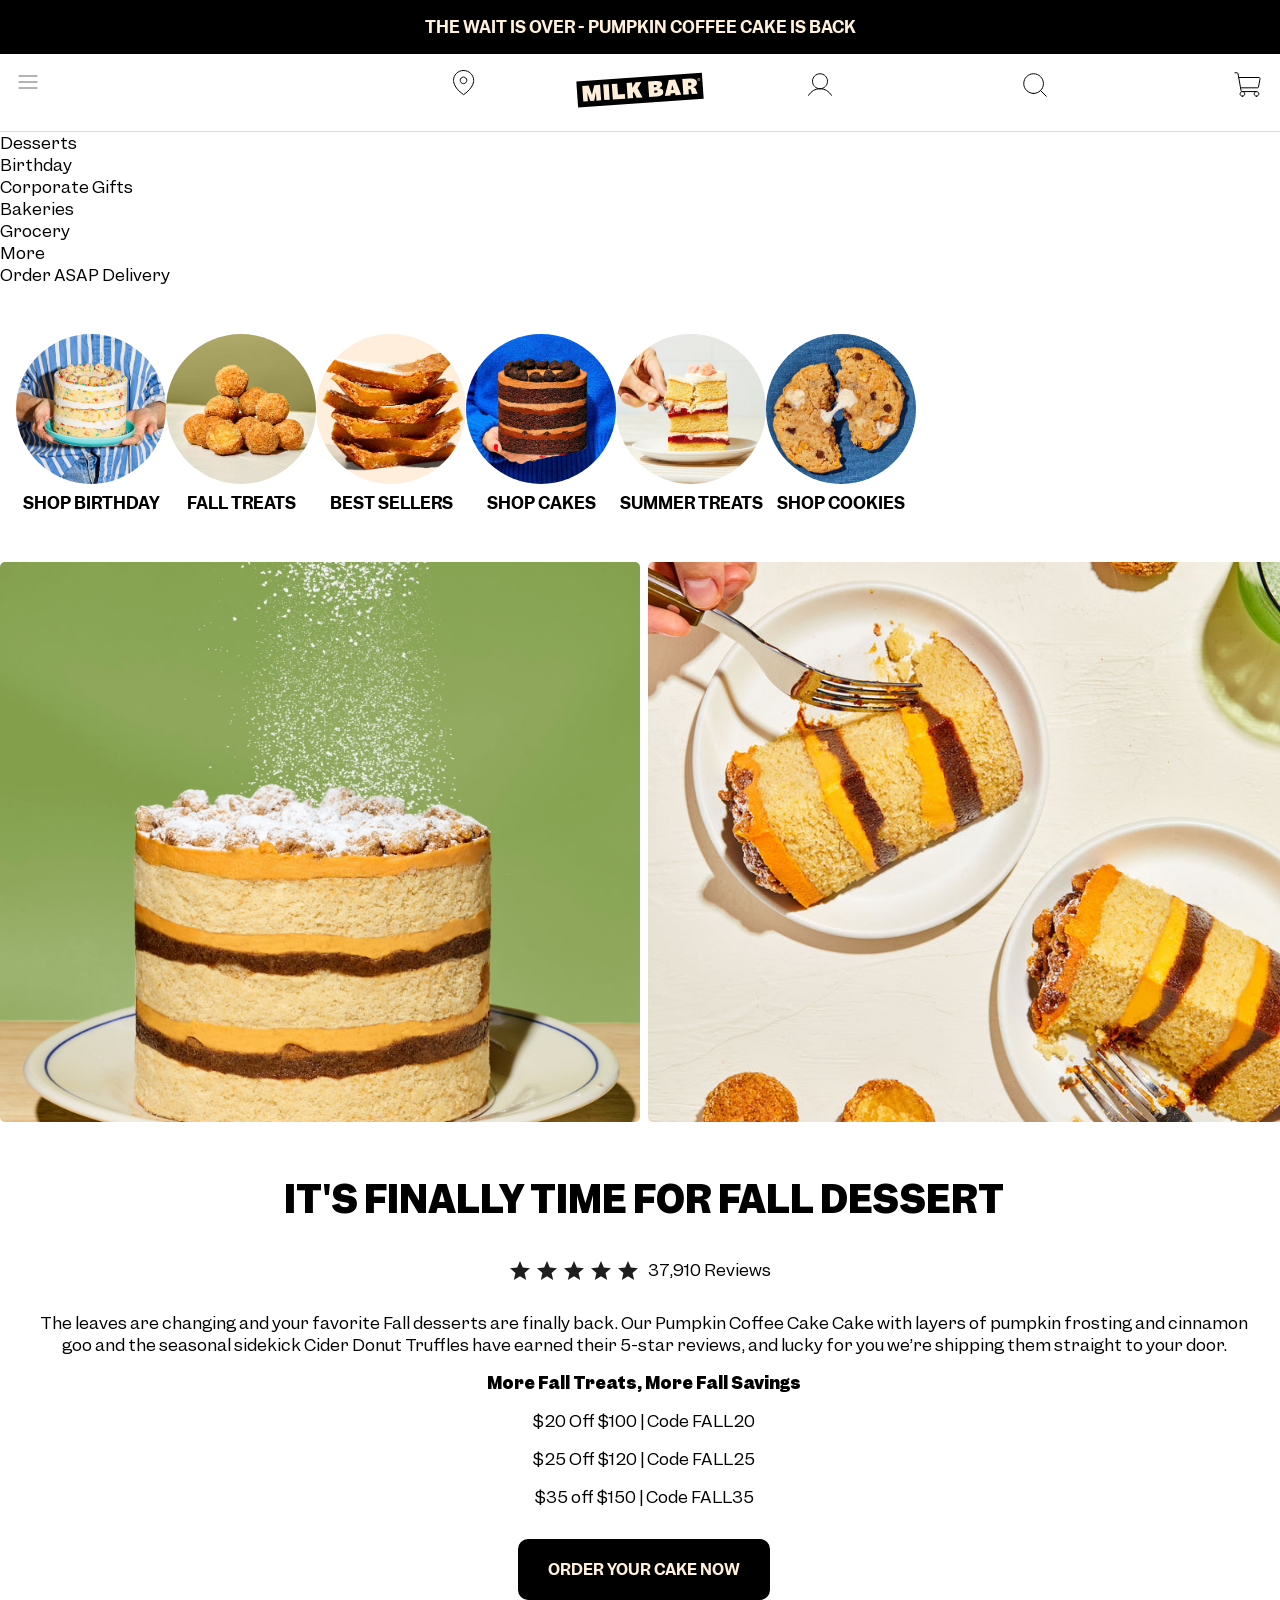
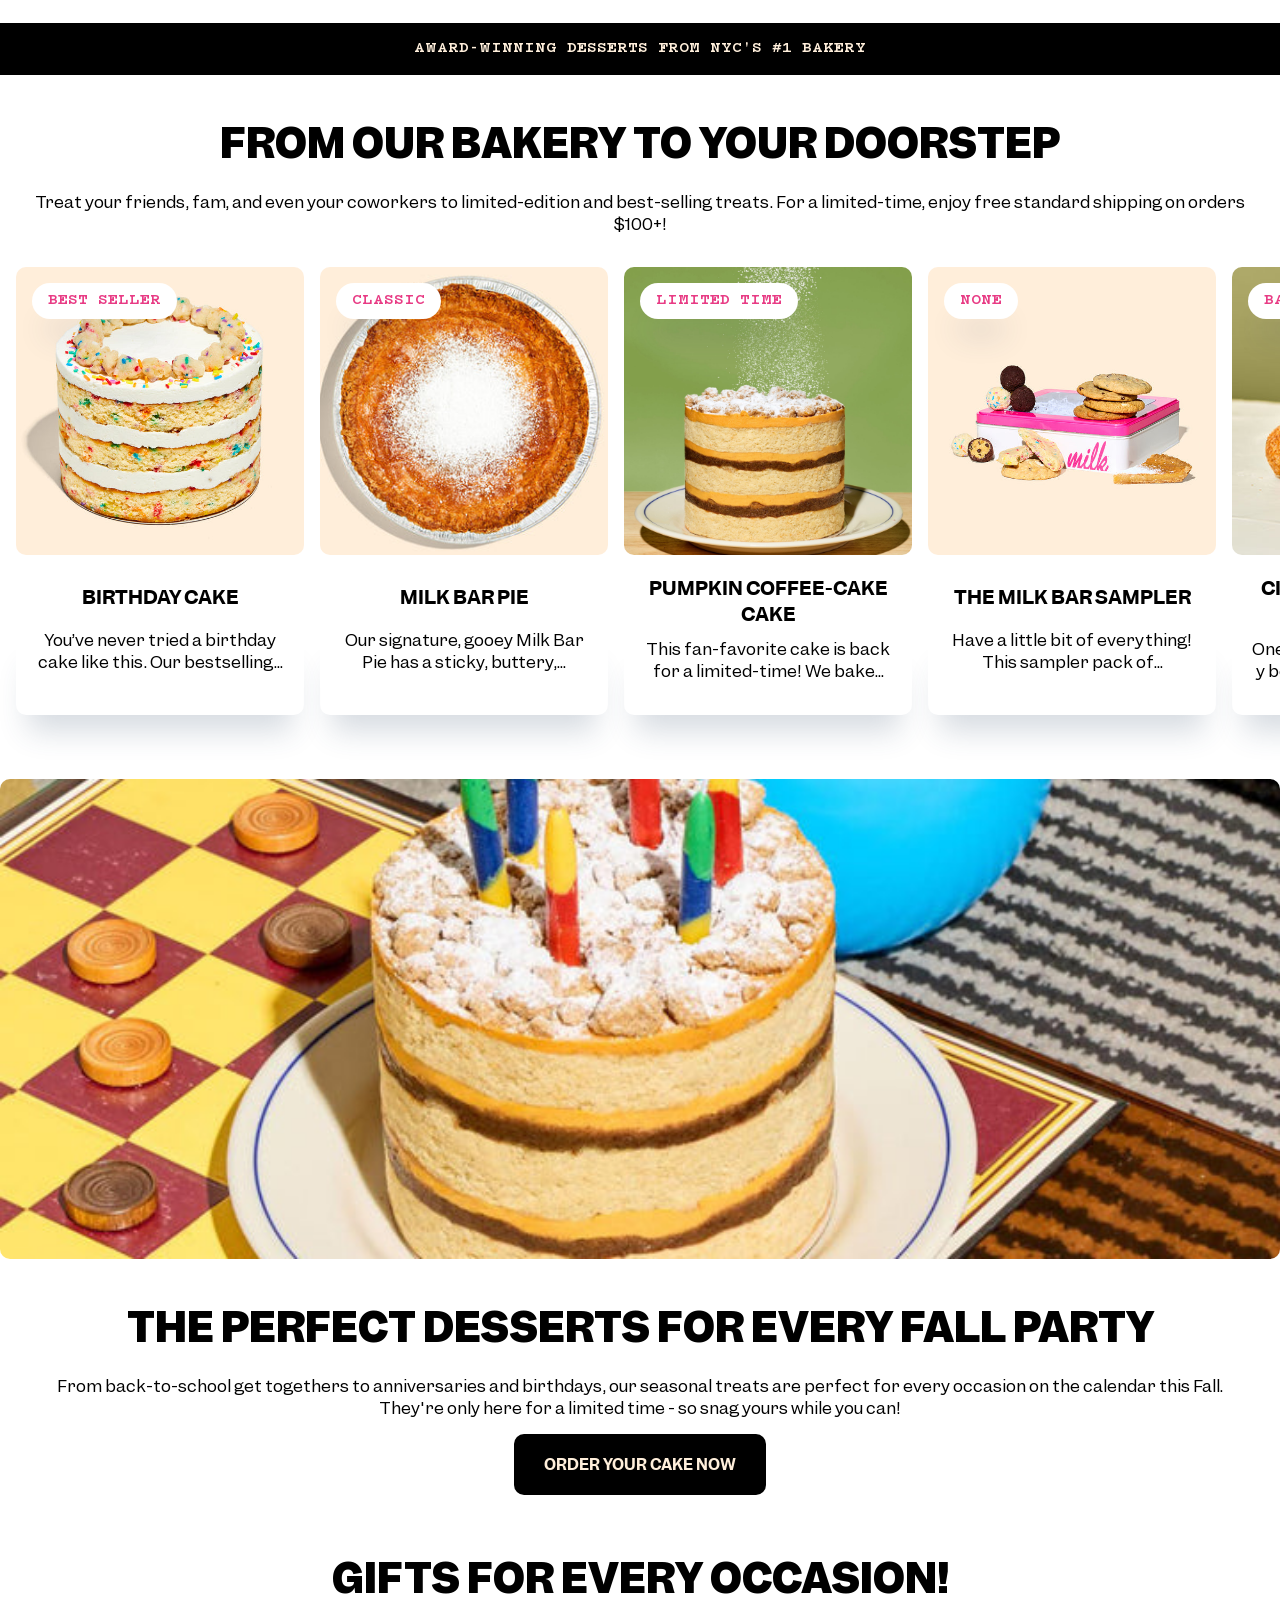
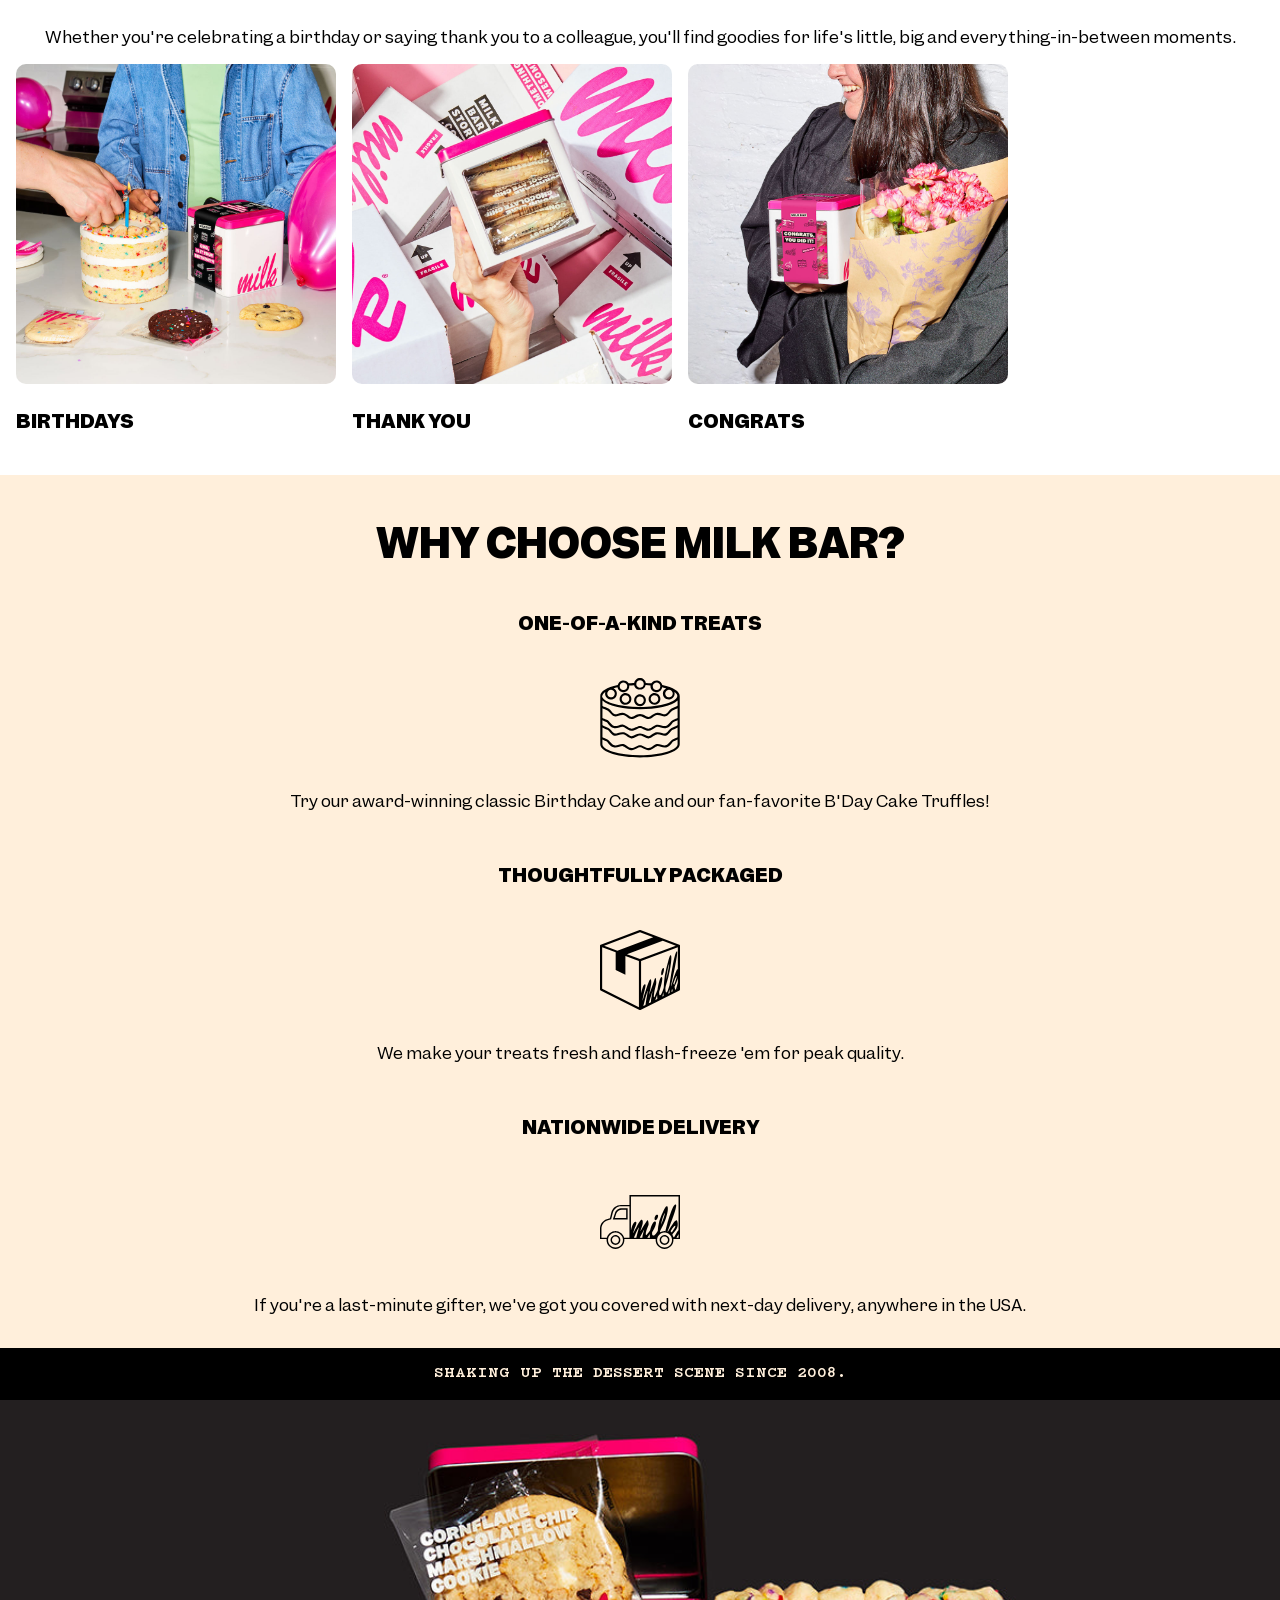
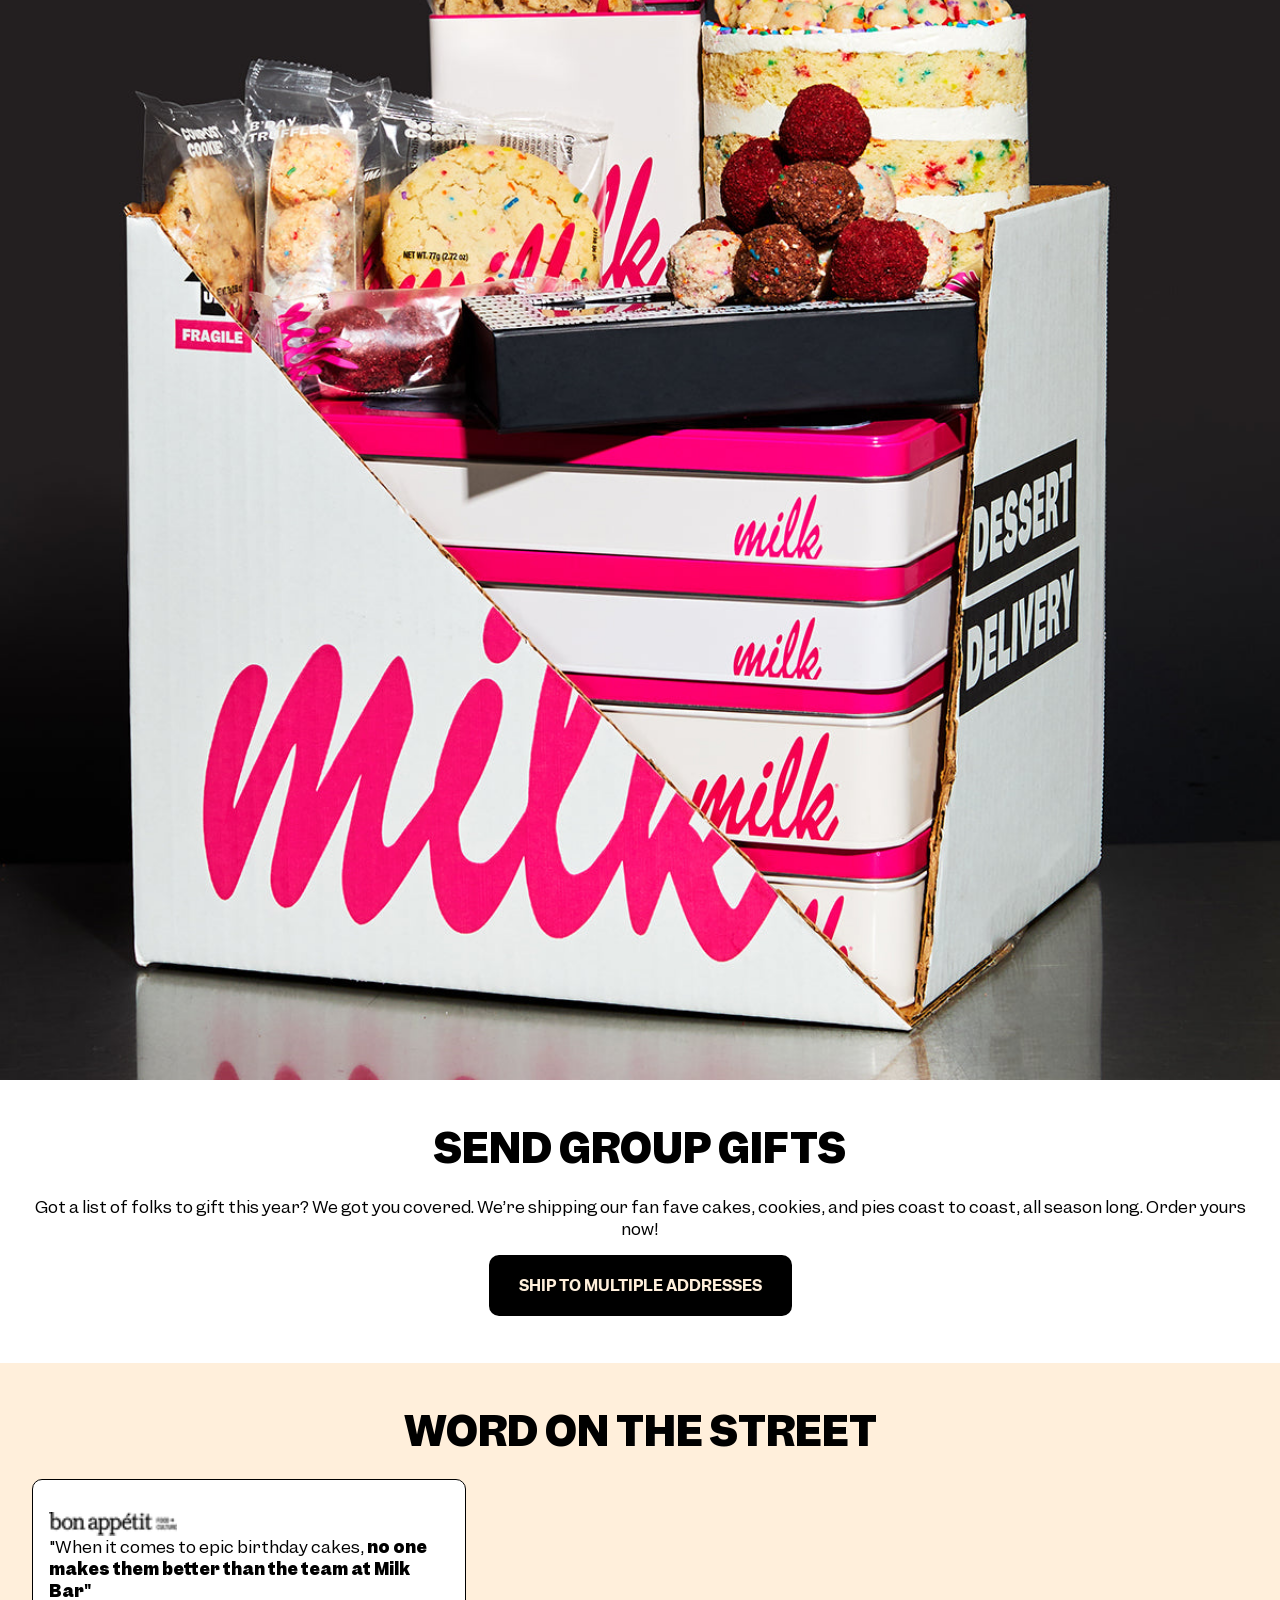
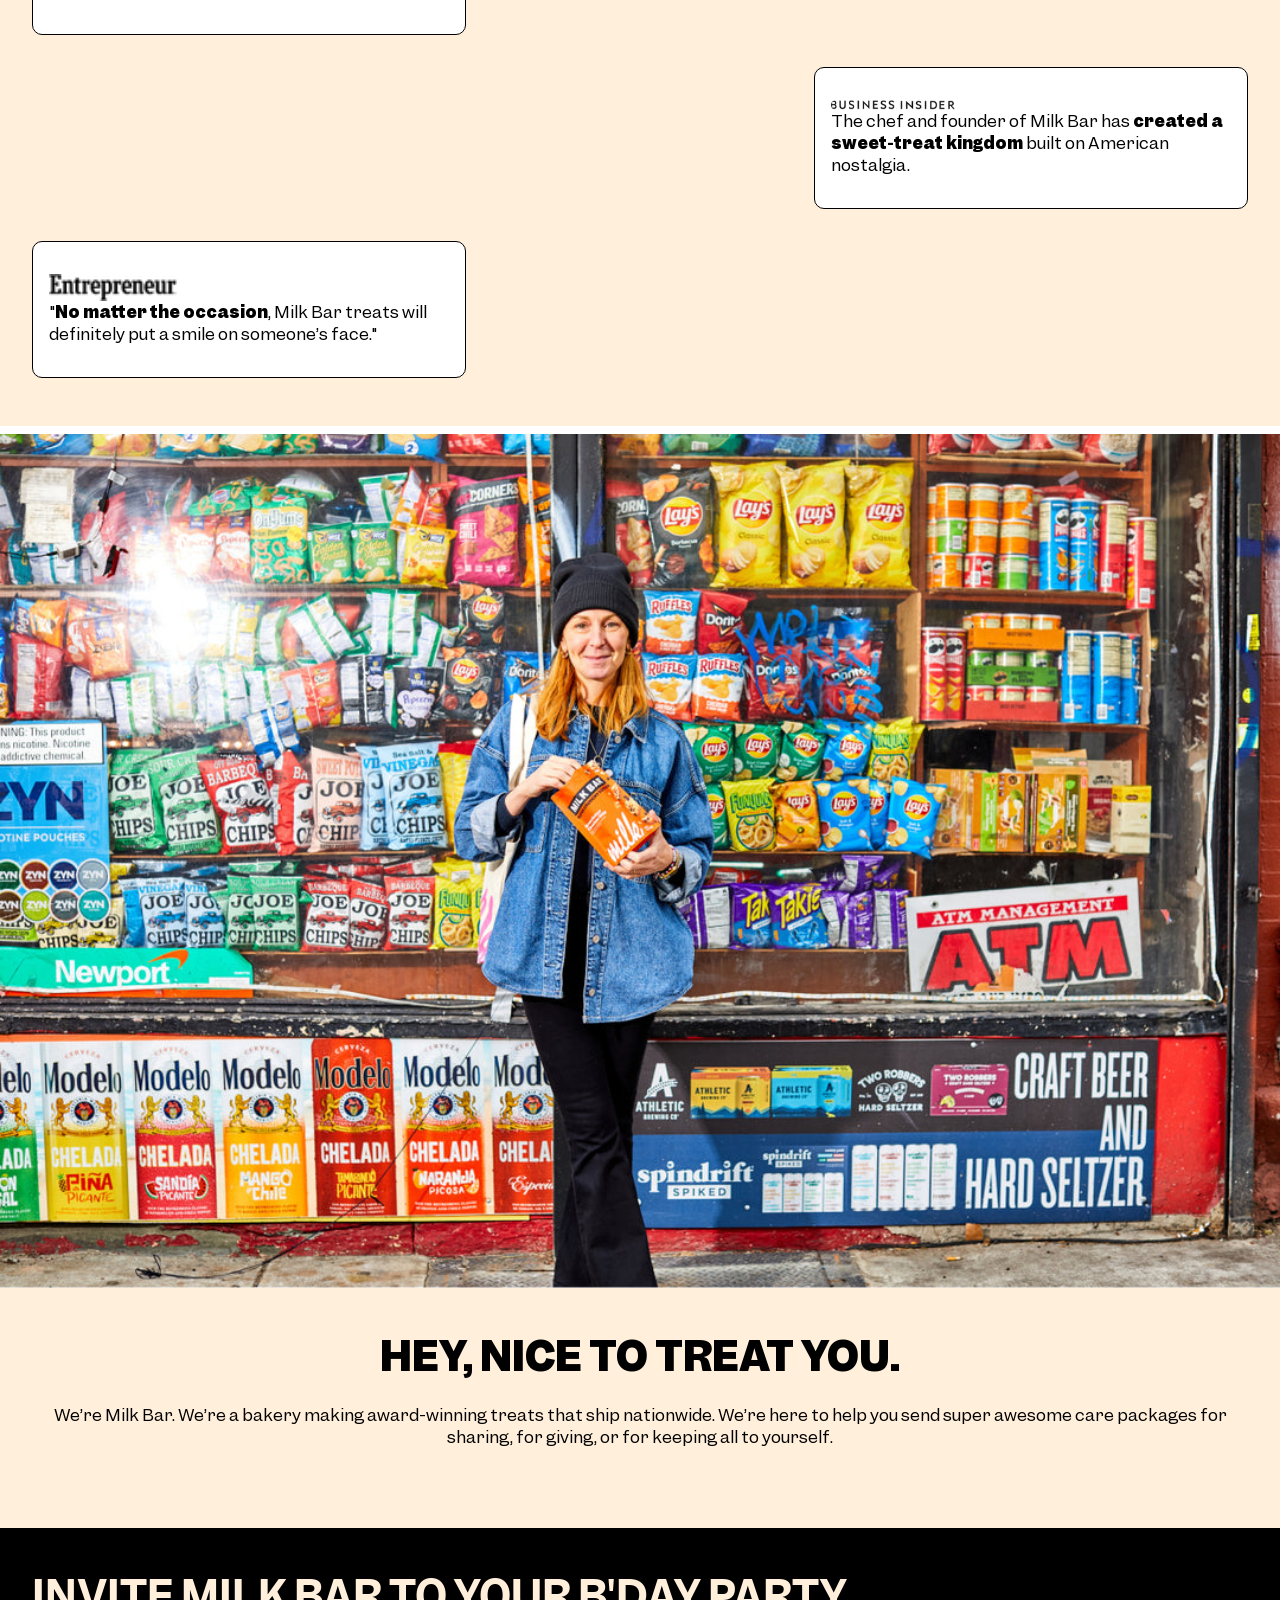
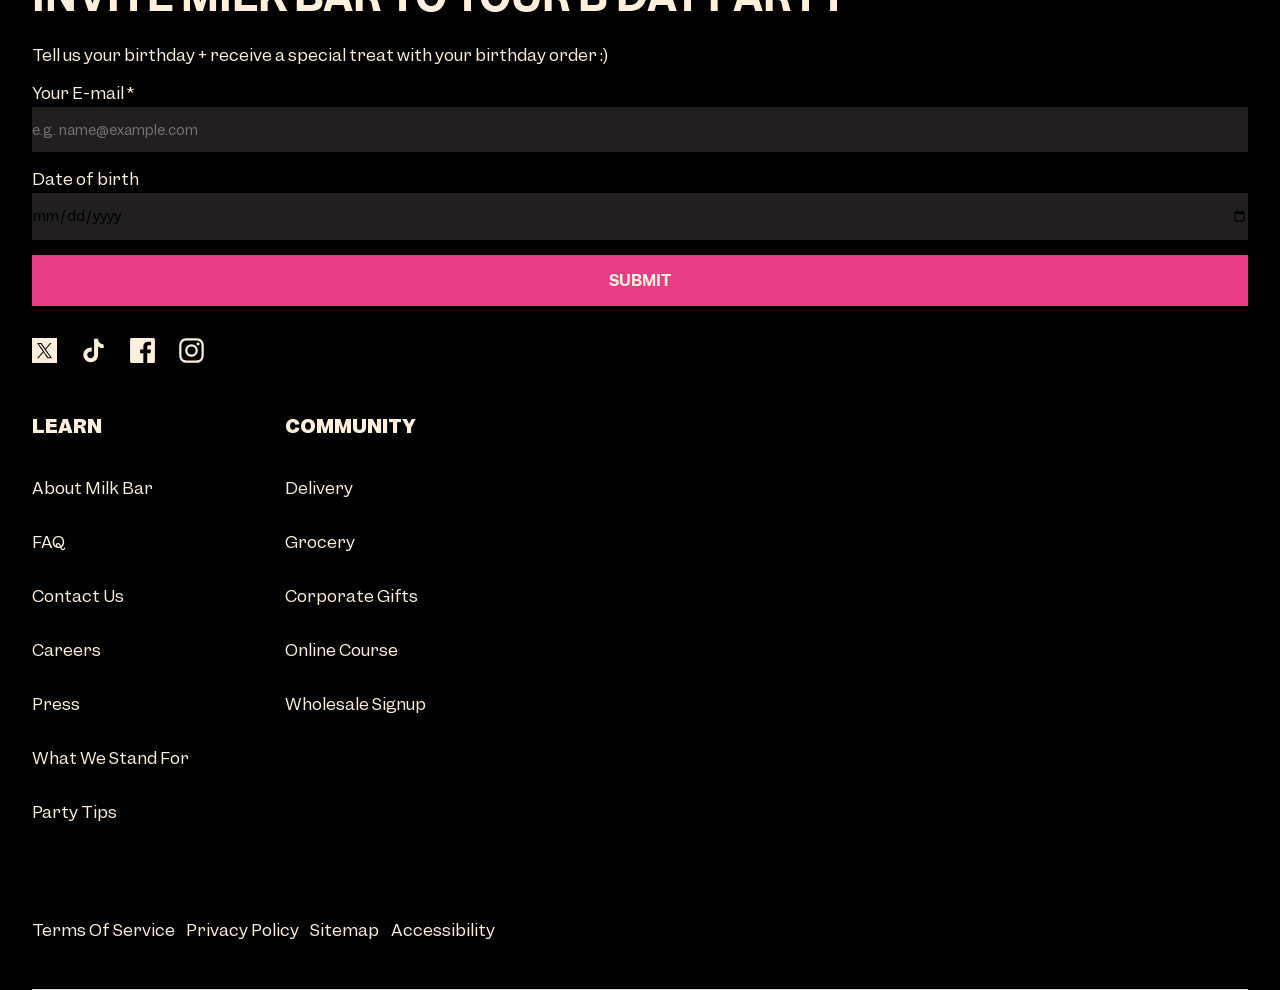
==== commit e1dd137b: "Add files via upload" ====
--- a/index.html
+++ b/index.html
@@ -10,7 +10,7 @@
 	
 	<link href="styles/styleGeneral.css" rel="stylesheet">
 	<link href="styles/style.css" rel="stylesheet">
-	<link rel="icon" type="image/svg+xml" href="images/favicon.svg">
+	<link rel="icon" type="image/x-icon" href="../basiswebsite/images/favicon.ico">
 </head>
 
 <body>
@@ -18,6 +18,7 @@
 		<nav>
 			<a href="#">The wait is over - Pumpkin coffee cake is back</a> 
 		<!-- nav mag weg (gedaan op 20/09/25)-->
+		 <!-- nav met grid maken -->
 		</nav>
 		<nav>
 			<ul>
--- a/styles/styleGeneral.css
+++ b/styles/styleGeneral.css
@@ -134,7 +134,6 @@
 /*  NAV  */
 /*********/
 
-
 nav:first-child {
 	display: flex;
 	justify-content: center;
@@ -142,12 +141,77 @@
 	padding-top: 1em;
 	padding-bottom: 1em;
 	color: var(--color-secundary);
+
+    text-align: center;
 }
 
 nav a:first-child {
 	color: var(--color-secundary);
 }
 
+body nav:nth-of-type(2) ul {
+    display: grid;
+    grid-template-columns: 1fr auto 1fr;
+    padding: 1em;
+}
+
+body nav:nth-of-type(2) {
+    border-bottom:1px solid #dadada;
+
+}
+
+header nav:nth-of-type(2) ul li:nth-of-type(1) {
+    grid-row-start: 1;
+    grid-column-start: 1;
+
+    justify-self: start;
+}
+
+header nav:nth-of-type(2) ul li:nth-of-type(2) {
+    grid-row-start: 1;
+    grid-column-start: 1;
+    
+    justify-self: end;
+    gap: 0.1fr;
+
+}
+
+header nav:nth-of-type(2) ul li:nth-of-type(3) img {
+    width: 130px;
+    height: 40px;
+	object-fit: cover;
+    padding-left: 100px;
+    padding-right: 100px;
+
+
+    grid-row-start: 1;
+    grid-column-start: 2;
+
+    justify-self: center;
+}
+
+header nav:nth-of-type(2) ul li:nth-of-type(4) {
+    grid-row-start: 1;
+    grid-column-start: 3;
+
+    justify-self: start;
+}
+
+header nav:nth-of-type(2) ul li:nth-of-type(5) {
+    grid-row-start: 1;
+    grid-column-start: 3;
+
+    justify-self: center;
+}
+
+header nav:nth-of-type(2) ul li:nth-of-type(6) {
+    grid-row-start: 1;
+    grid-column-start: 3;
+
+    justify-self: end;
+}
+
+/* 
 body nav:nth-of-type(2) ul {
 	font-family: "Garnett";
 	font-weight: 600;
@@ -160,7 +224,59 @@
 
 body nav:nth-of-type(2) li img {
 	height: 100%;
-}
+} */
+
+
+
+
+
+/*********************/
+/*  OVERIGE STYLING  */
+/*********************/
+
+/* DERDE SECTIE VAN DE PAGINA HEEFT EEN ROZE SCROLLBAR */
+
+main > section:nth-of-type(3) ::-webkit-scrollbar {
+    width: 2px;
+}
+
+main > section:nth-of-type(3) ::-webkit-scrollbar-track {
+    background-color: #f8c3da;
+    margin-left: 1em;
+    margin-right: 1em;
+    border-radius: 30px;
+
+}
+
+main > section:nth-of-type(3) ::-webkit-scrollbar-thumb {
+    background-color: var(--color-primary);
+    border-radius: 30px;
+}
+
+/* https://www.youtube.com/watch?v=lvKK2fs6h4I */
+
+
+
+/* VIJFDE SECTIE VAN DE PAGINA HEEFT EEN ROZE SCROLLBAR */
+
+main > section:nth-of-type(5) ::-webkit-scrollbar {
+    width: 0.1em;
+}
+
+main > section:nth-of-type(5) ::-webkit-scrollbar-track {
+    background-color: #f8c3da;
+    margin-left: 1em;
+    margin-right: 1em;
+    border-radius: 30px;
+
+}
+
+main > section:nth-of-type(5) ::-webkit-scrollbar-thumb {
+    background-color: var(--color-primary);
+    border-radius: 30px;
+}
+
+/* https://www.youtube.com/watch?v=lvKK2fs6h4I */
 
 
 
--- a/styles/style.css
+++ b/styles/style.css
@@ -58,26 +58,22 @@
 
 
 
-/*****************/
-/* HERO SECTION	 */
-/*****************/
+/********************************************************/
+/*	HERO SECTION "IT'S FINALLY TIME FOR FALL DESSERTS"	*/
+/********************************************************/
 
 
 
 main section:nth-of-type(2) > img {
-	width: 18em;
-	height: 30em;
+	width: 100%;
+	height: 35em;
 	border-radius: 5px;
 	object-fit: cover;
 }
 
-/* main > section:nth-of-type(2) > img:nth-of-type(2) {
-	grid-column-end: -1;
-} */
-
 main > section:nth-of-type(2) {
 	display: grid;
-	grid-template-columns: 18em 18em;
+	grid-template-columns: 50% 50%;
 	grid-template-rows: max-content max-content;
 	gap: .1em;
 	row-gap: 1em;
@@ -89,10 +85,12 @@
 	grid-column-start: 1;
 	grid-column-end: -1;
 	text-align: center;
+	padding-left: 1em;
+	padding-right: 1em;
 }
 
 main > section:nth-of-type(2) p {
-	grid-template-columns: 1fr 1fr;
+	/* grid-template-columns: 1fr 1fr; */
 	text-align: center;
 }
 
@@ -100,26 +98,39 @@
 	grid-column-start: 1;
 	grid-column-end: -1;
 	text-align: center;
+	
+	padding-left: 1em;
+	padding-right: 1em;
 }
 
 main section:nth-of-type(2) li {
 	padding: .5em;
 }
+
 main section:nth-of-type(2) button {
 	grid-column-start: 1;
 	grid-column-end: -1;
 	text-align: center;
 }
 
-/* Review onder de Hero images centreren op 1 lijn */
+
 
 main > section:nth-of-type(2) p:nth-of-type(1) {
 	text-align: end;
 }
+/* Rating sterren onder de Hero images centreren op 1 lijn */
 
 main section:nth-of-type(2) p:nth-of-type(2) {
 	text-align: start;
 }
+/* Rating cijfers onder de Hero images centreren op 1 lijn */
+
+
+
+
+/************************************************************/
+/*	"AWARD-WINNING DESSERTS FROM NYC'S #1 BAKERY" ELEMENT	*/
+/************************************************************/
 
 main > p:nth-of-type(1) {
 	font-family: "Pitch";
@@ -135,9 +146,9 @@
 
 
 
-/***************************/
-/* CARROUSEL CAKES SECTION */
-/***************************/
+/********************************************************/
+/* "FROM OUR BAKERY TO YOUR DOORSTEP" CARROUSEL SECTION */
+/********************************************************/
 
 main > section:nth-of-type(3) h2, main > section:nth-of-type(3) > p {
 	text-align: center;
@@ -154,6 +165,7 @@
 
 	gap: 1em;
 	padding-left: 1em;
+	padding-right: 1em;
 	padding-bottom: 4em;
 }
 
@@ -162,6 +174,7 @@
 	display:grid;
 	grid-template-rows: repeat(3, auto);
 }
+/* Grid aanzetten en de rows aangeven van de carrousel card */
 
 main > section:nth-of-type(3) > ul li img {
 	grid-row-start:1;
@@ -184,6 +197,8 @@
 	text-transform: uppercase;
 	color: var(--color-primary);
 }
+/* Justify-self geeft de richting aan van het horizontale element, align-self geeft de verticale richting aan van een element */
+
 
 main > section:nth-of-type(3) > ul li h3, main > section:nth-of-type(3) > ul li p:nth-of-type(2) {
 	text-align: center;
@@ -194,6 +209,7 @@
 main > section:nth-of-type(3) > ul li p {
 	padding-bottom: 2em;
 	box-shadow: 0 28px 30px -12px #334a6733;
+	/* Box-shadow is uit de code gehaald van Milk Bar - https://milkbarstore.com */
 	border-radius: 10px;
 }
 
@@ -211,9 +227,9 @@
 
 
 
-/*****************/
-/* CAKES SECTION */
-/*****************/
+/*******************************************************/
+/* "THE PERFECT DESSERTS FOR EVERY FALL PARTY" SECTION */
+/*******************************************************/
 
 
 main section:nth-of-type(4) {
@@ -233,10 +249,11 @@
 main section:nth-of-type(4) img {
 	order: 1;
 	
-	/* Styling */
-	width:fit-content;
+	/* Styling van de img */
+	width: 100%;
 	height: 30em;
 	object-fit: cover;
+	border-radius: 10px;
 }
 
 main section:nth-of-type(4) h2 {
@@ -269,9 +286,9 @@
 }
 
 
-/****************************/
-/*  CARROUSEL GIFTS SECTION */
-/****************************/
+/****************************************/
+/*  "GIFTS FOR EVERY OCCASION!" SECTION */
+/****************************************/
 
 
 main section:nth-of-type(5) h2, main section:nth-of-type(5) p {
@@ -297,9 +314,9 @@
 }
 
 
-/****************************/
-/*  WAAROM MILK BAR SECTION */
-/****************************/
+/***********************************/
+/*  "WHY CHOOSE MILK BAR?" SECTION */
+/***********************************/
 
 
 main section:nth-of-type(6) {
@@ -356,9 +373,9 @@
 	padding-right: 2em;
 }
 
-/*********************************/
-/*  TEKST MET ZWARTE ACHTERGROND */
-/*********************************/
+/*******************************************************/
+/*  "SHAKING UP THE DESSERT GAME SINCE 2008" P ELEMENT */
+/*******************************************************/
 
 main > p:nth-of-type(2) {
 	display: flex;
@@ -374,9 +391,9 @@
 
 
 
-/**************************/
-/*  GROEPSCADEAUS SECTION */
-/**************************/
+/*******************************/
+/*  "SEND GROUP GIFTS" SECTION */
+/*******************************/
 
 main > section:nth-of-type(7) {
 	display: flex;
@@ -430,9 +447,9 @@
 
 
 
-/*************************/
-/*  TESTIMONIALS SECTION */
-/*************************/
+/************************************************/
+/*  "WORD ON THE STREET" TESTIMONIALS SECTION	*/
+/************************************************/
 
 main > section:nth-of-type(8) {
 	display: flex;
@@ -540,9 +557,9 @@
 
 
 
-/**************************/
-/*  ONTMOET VROUW SECTION */
-/**************************/
+/************************************/
+/*  "HEY NICE TO TREAT YOU" SECTION */
+/************************************/
 
 main > section:nth-of-type(9) {
 	display: flex;
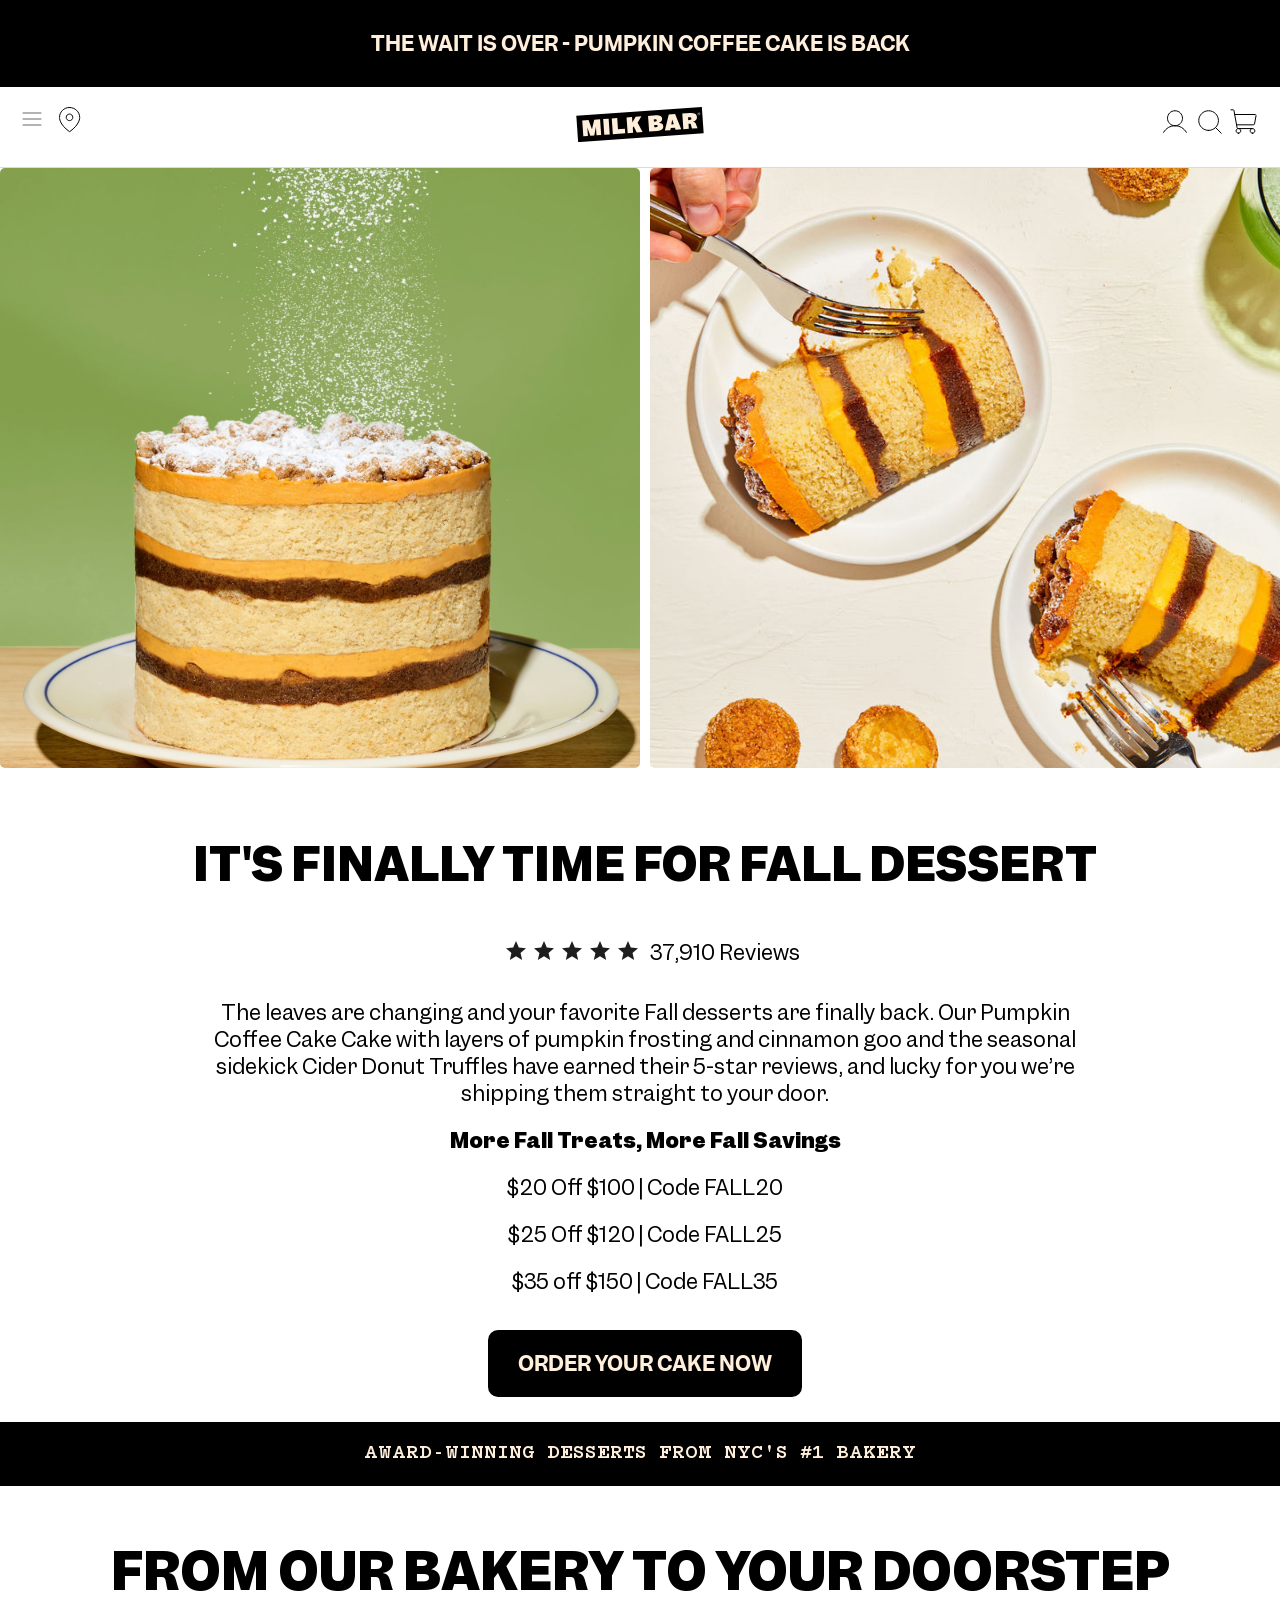
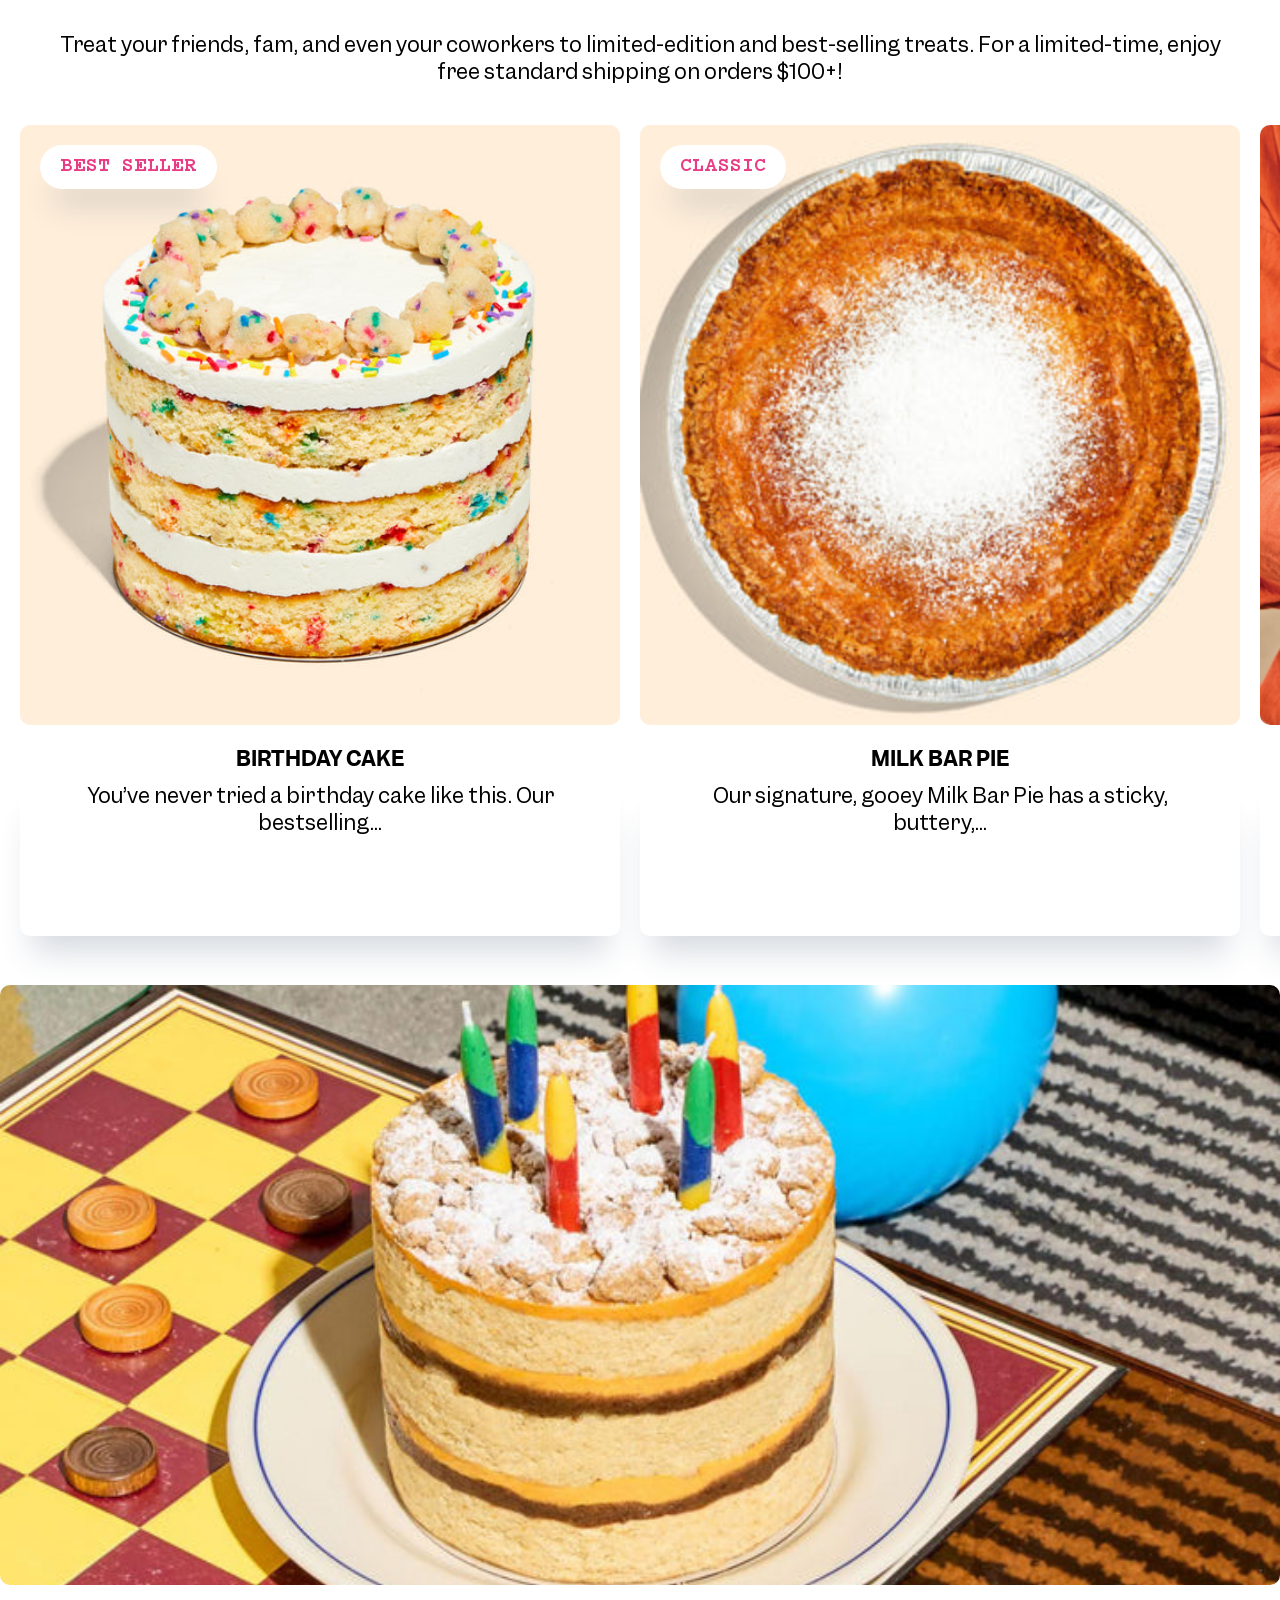
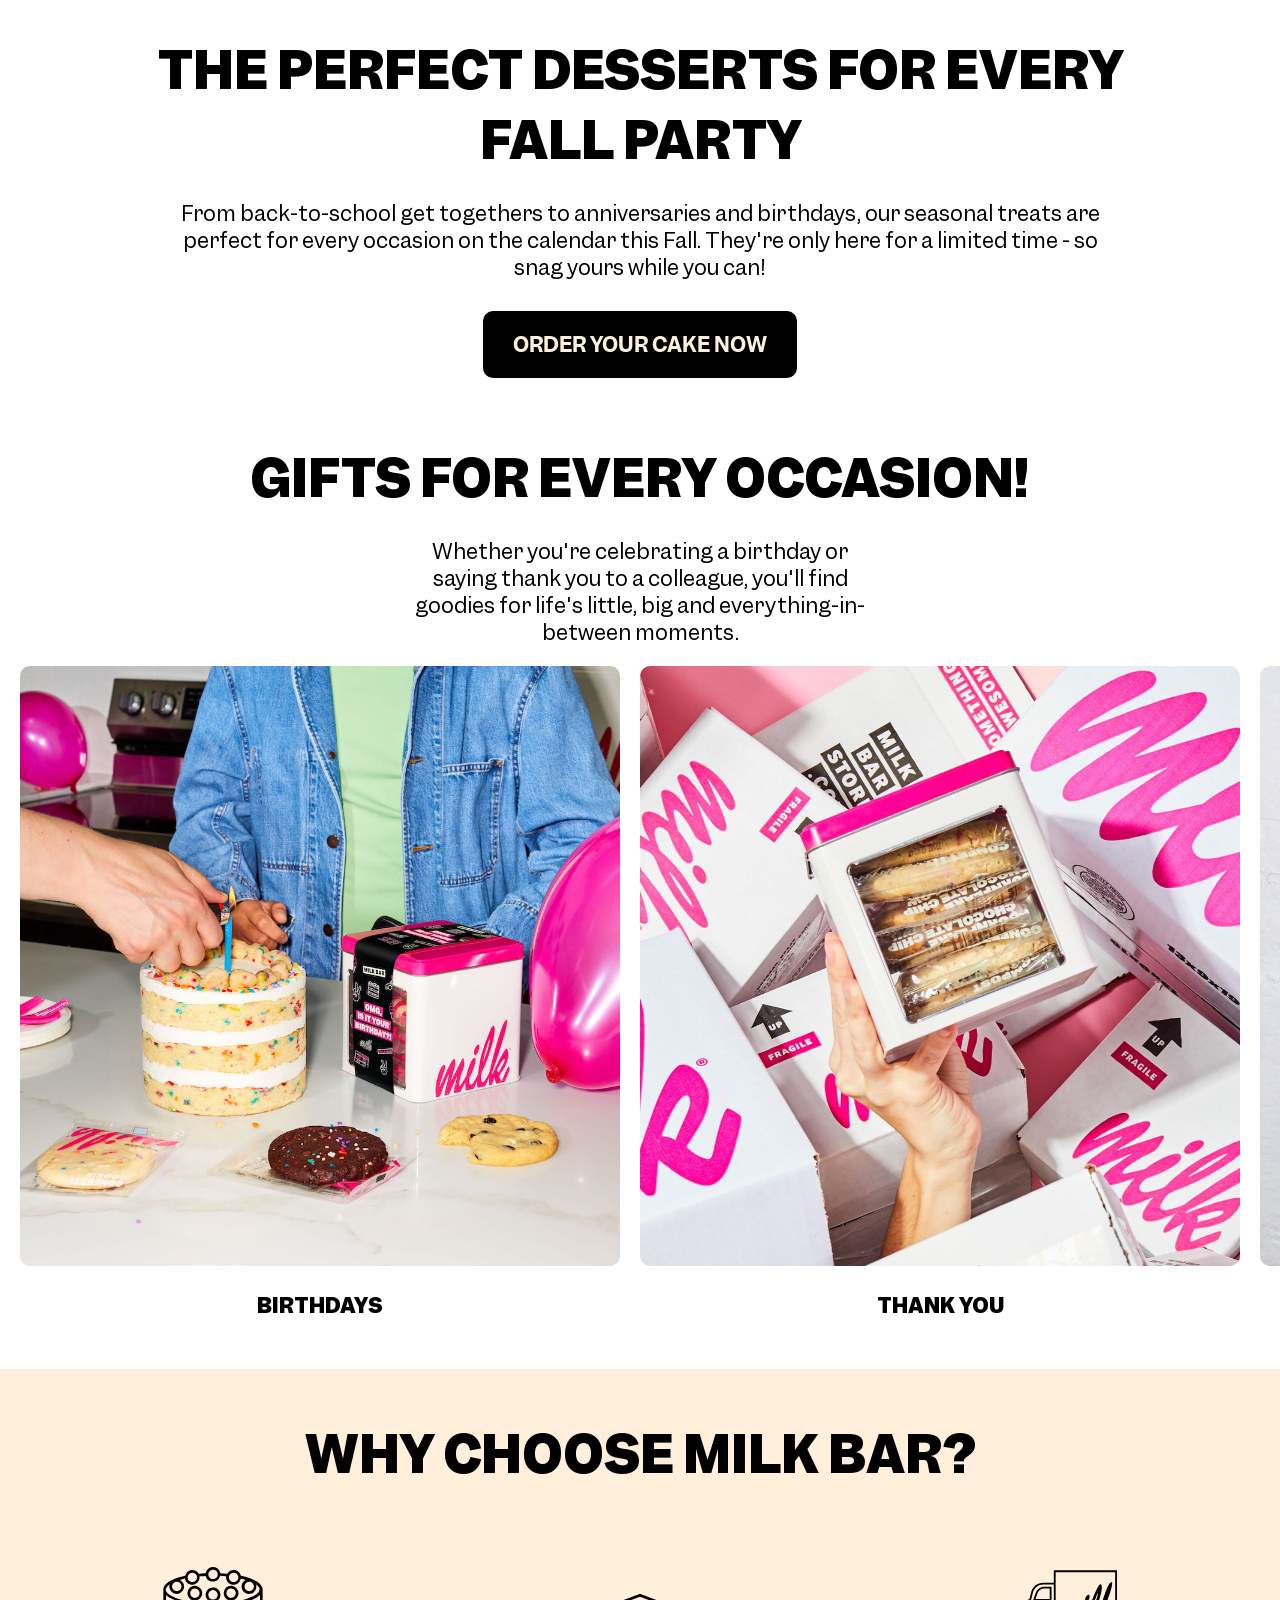
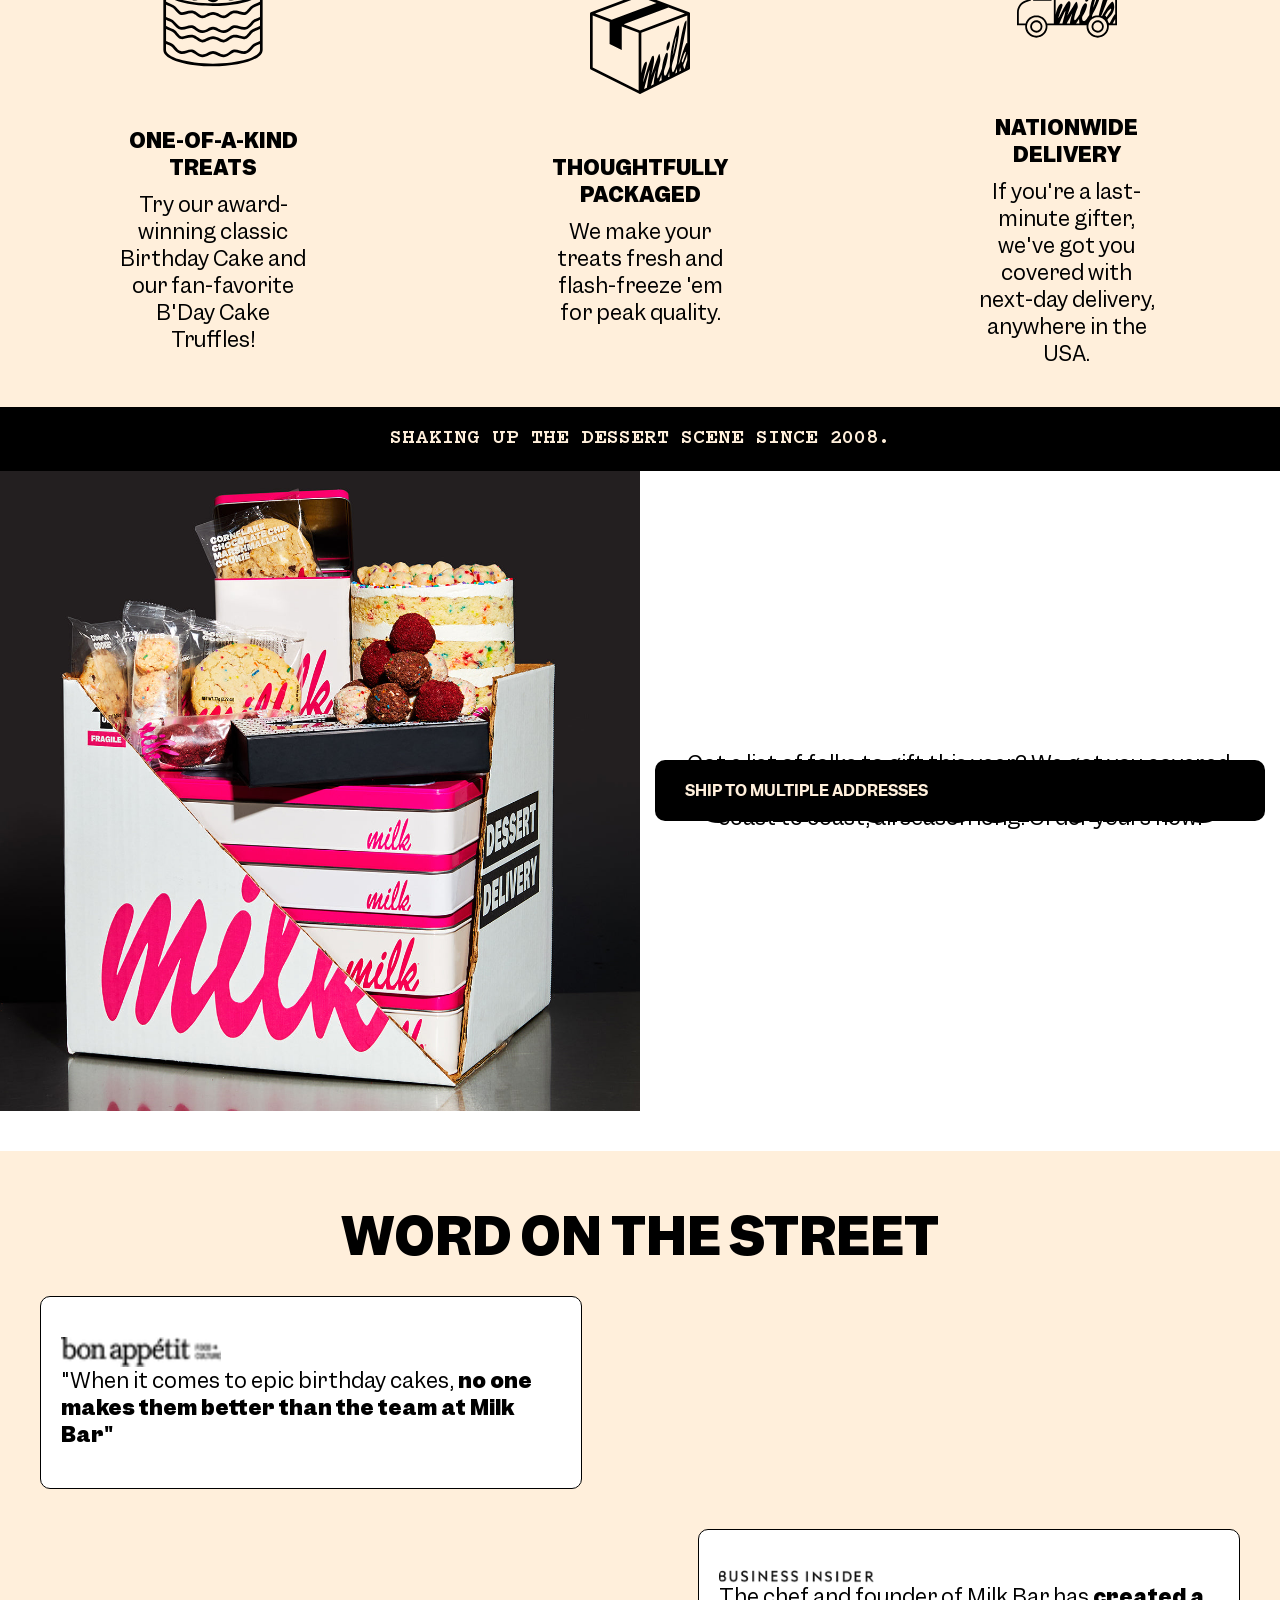
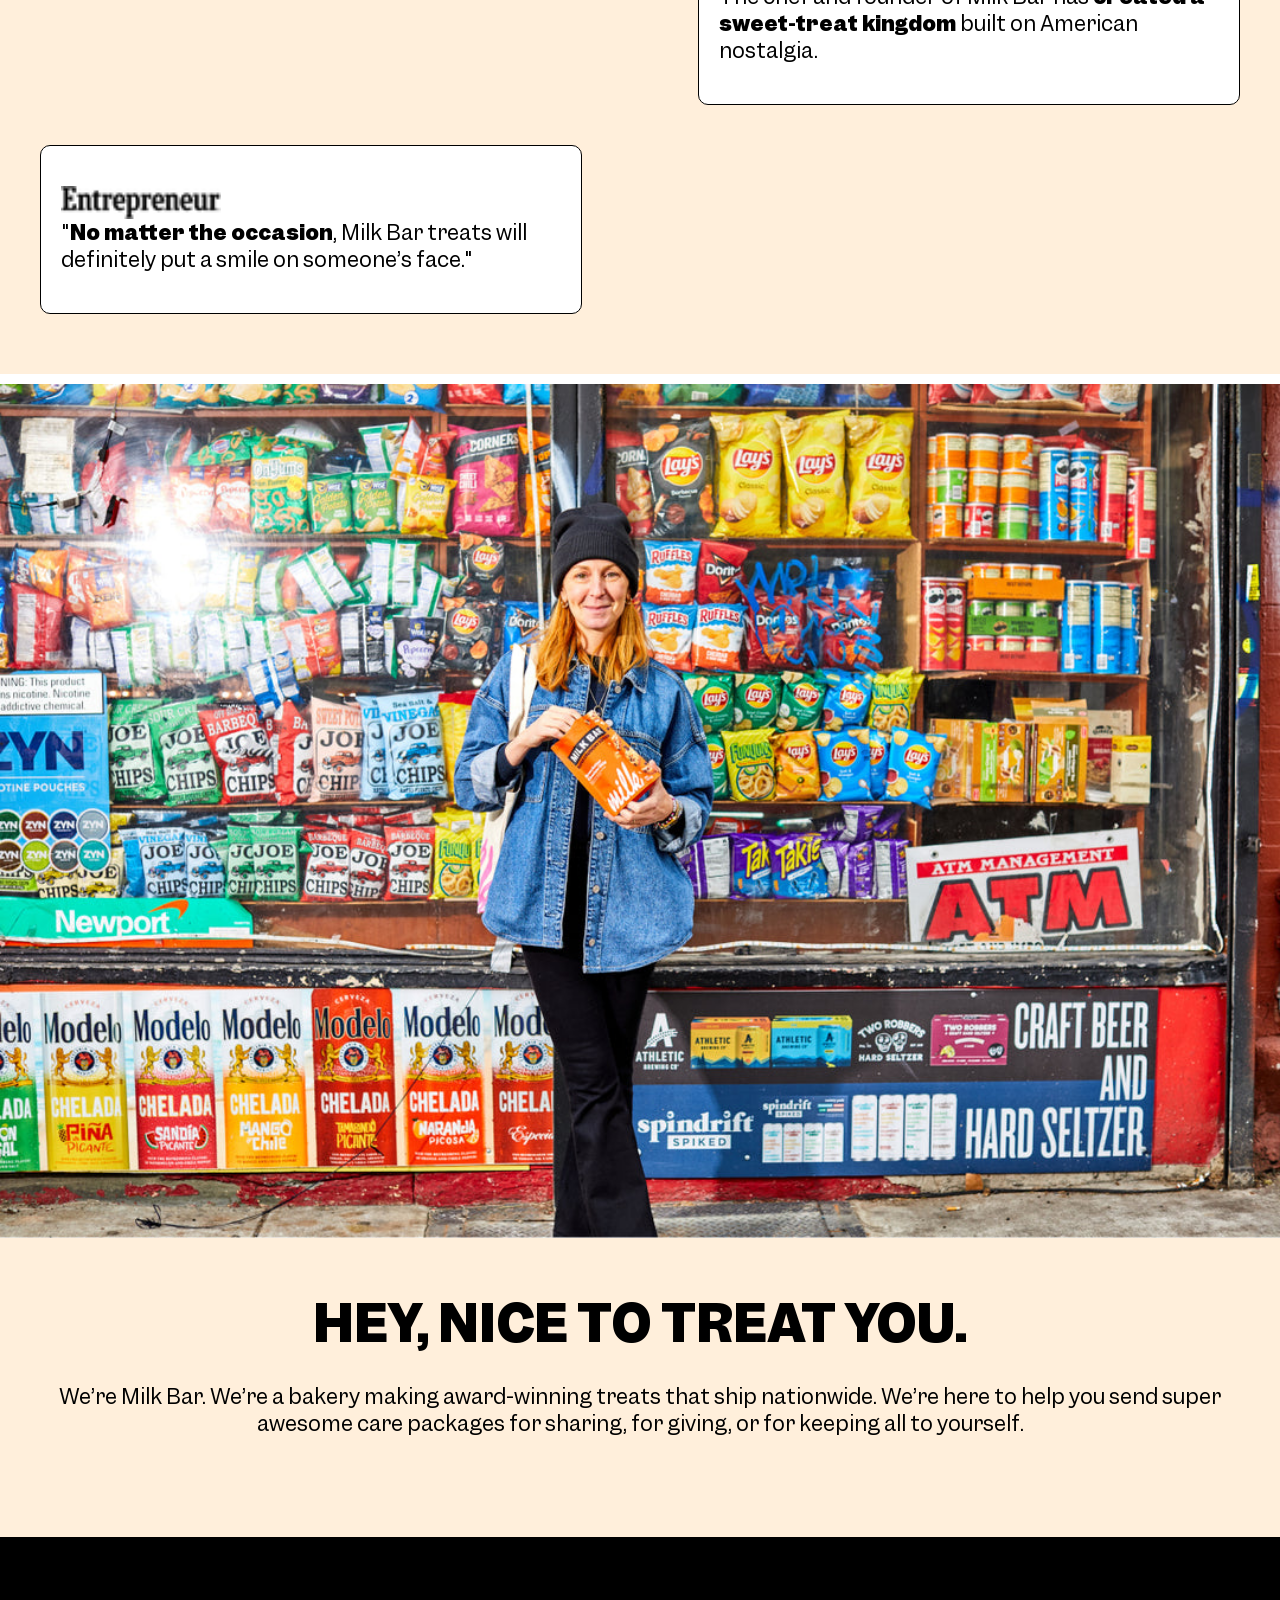
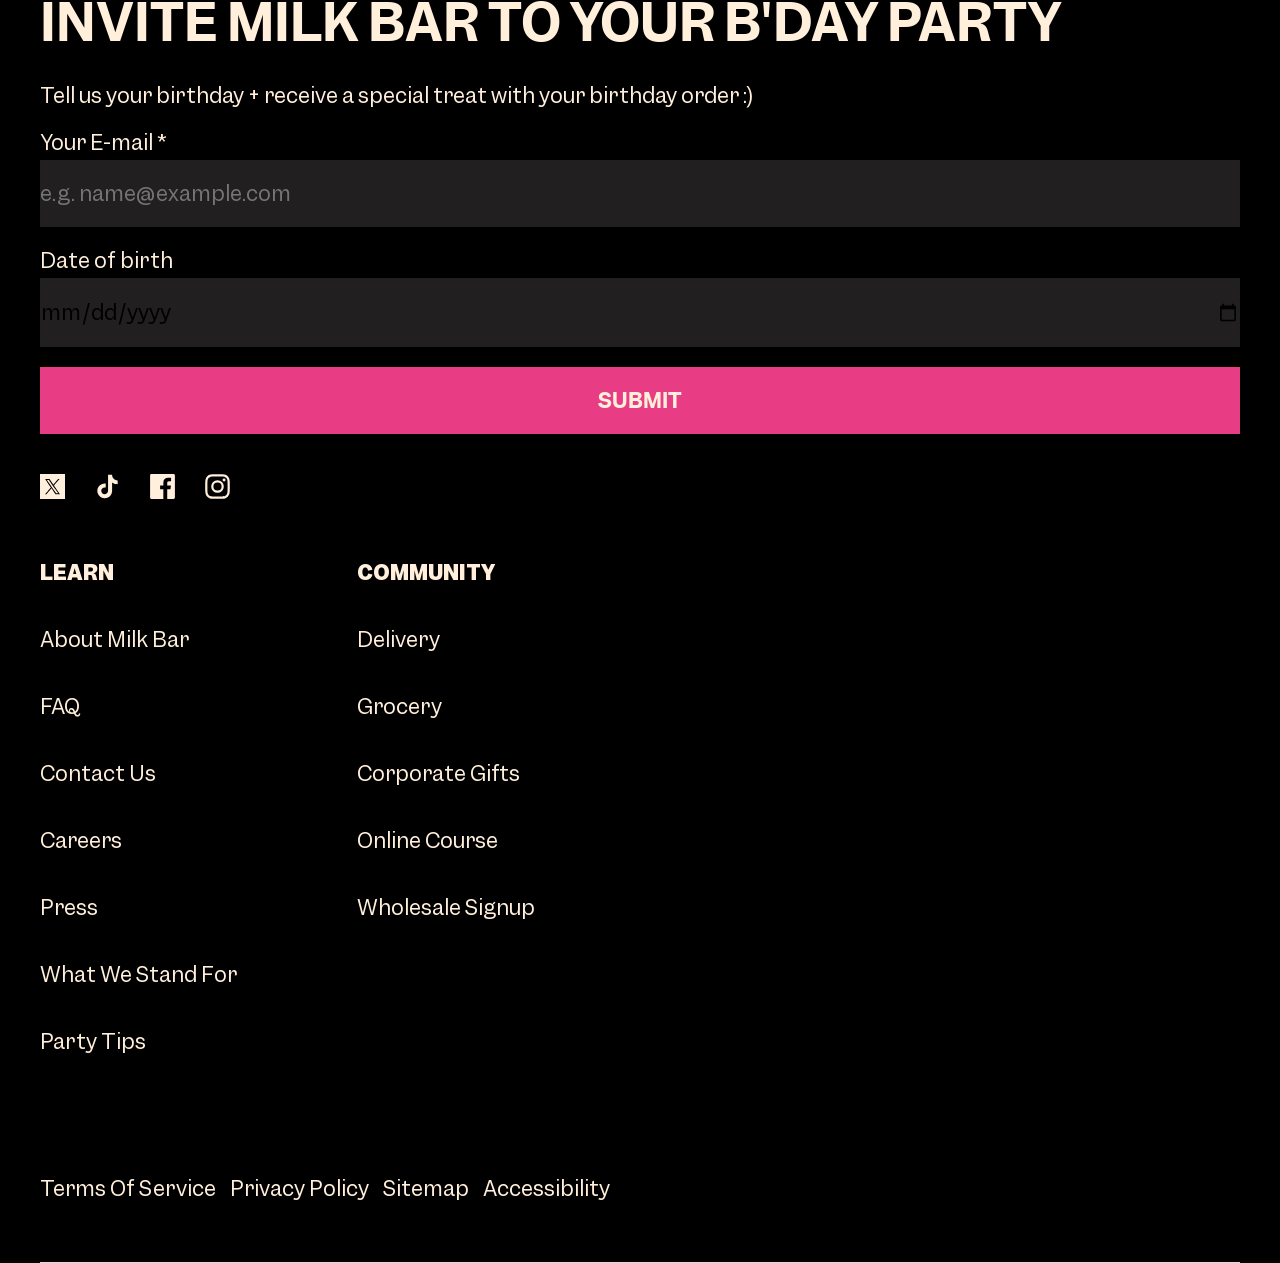
==== commit 3be67eb4: "Add files via upload" ====
--- a/index.html
+++ b/index.html
@@ -22,11 +22,15 @@
 		</nav>
 		<nav>
 			<ul>
-				<li><a href="#"><svg aria-hidden="true" width="24" height="24" viewBox="0 0 20 20" fill="none" xmlns="http://www.w3.org/2000/svg" role="img">
+				<li>
+					<button aria-label="Menu">
+					<svg aria-hidden="true" width="24" height="24" viewBox="0 0 20 20" fill="none" xmlns="http://www.w3.org/2000/svg" role="img">
 					<title id="iconHamburgerTitle">Milk Bar Menu Icon</title>
 					<path d="M2.5 15H17.5" stroke="black" stroke-width="0.5" stroke-linecap="round" stroke-linejoin="round"></path>
 					<path d="M2.5 10H17.5" stroke="black" stroke-width="0.5" stroke-linecap="round" stroke-linejoin="round"></path>
-					<path d="M2.5 5H17.5" stroke="black" stroke-width="0.5" stroke-linecap="round" stroke-linejoin="round"></path></svg></a></li>
+					<path d="M2.5 5H17.5" stroke="black" stroke-width="0.5" stroke-linecap="round" stroke-linejoin="round"></path></svg>
+					</button>
+				</li>
 				<li><a href="#"><svg width="22" height="26" viewBox="0 0 22 26" fill="none" xmlns="http://www.w3.org/2000/svg"><g clip-path="url(#clip0_1065_199)">
 					<path d="M10.5 13.63C11.3726 13.6301 12.2094 13.2836 12.8265 12.6667C13.4436 12.0498 13.7904 11.213 13.7905 10.3405C13.7906 9.46793 13.4441 8.63105 12.8272 8.01396C12.2103 7.39687 11.3736 7.05012 10.501 7.04999C9.62844 7.04999 8.79161 7.39661 8.17462 8.01361C7.55762 8.6306 7.211 9.46743 7.211 10.34C7.211 11.2125 7.55762 12.0494 8.17462 12.6664C8.79161 13.2834 9.62844 13.63 10.501 13.63H10.5Z" stroke="black" stroke-miterlimit="10"></path>
 					<path d="M10.73 0.5C16.23 0.5 20.69 4.95 20.69 10.44C20.69 10.44 21.1 17.48 10.69 24.63H10.51C0.100023 17.48 0.500023 10.44 0.500023 10.44C0.500023 4.95 4.96002 0.5 10.46 0.5H10.73Z" stroke="black" stroke-linecap="round" stroke-linejoin="round"></path></g>
--- a/styles/styleGeneral.css
+++ b/styles/styleGeneral.css
@@ -127,6 +127,12 @@
     border-radius: 10px;
 }
 
+@media only screen and (min-width: 1280px) {
+    button, a {
+        font-size: 20px;
+
+    }
+}
 
 
 
@@ -138,8 +144,8 @@
 	display: flex;
 	justify-content: center;
 	background-color: var(--color-text);
-	padding-top: 1em;
-	padding-bottom: 1em;
+	padding-top: 1.5em;
+	padding-bottom: 1.5em;
 	color: var(--color-secundary);
 
     text-align: center;
@@ -149,10 +155,32 @@
 	color: var(--color-secundary);
 }
 
+
+
+
+/*************/
+/*  NAV BAR  */
+/*************/
+
+
+body header nav:nth-of-type(2) ul li button {
+    color: black;
+    background: none;
+    border: none;
+    padding: 0;
+    margin: 0;
+    width: 24px;
+    height: 24px;
+}
+
 body nav:nth-of-type(2) ul {
     display: grid;
-    grid-template-columns: 1fr auto 1fr;
+    grid-template-columns: 100px auto 100px;
     padding: 1em;
+
+    height: 2em;
+
+    justify-items: center;
 }
 
 body nav:nth-of-type(2) {
@@ -165,20 +193,21 @@
     grid-column-start: 1;
 
     justify-self: start;
+    align-self: start;
 }
 
 header nav:nth-of-type(2) ul li:nth-of-type(2) {
     grid-row-start: 1;
     grid-column-start: 1;
     
-    justify-self: end;
+    justify-self: center;
     gap: 0.1fr;
 
 }
 
 header nav:nth-of-type(2) ul li:nth-of-type(3) img {
     width: 130px;
-    height: 40px;
+    height: 35px;
 	object-fit: cover;
     padding-left: 100px;
     padding-right: 100px;
@@ -211,22 +240,26 @@
     justify-self: end;
 }
 
-/* 
-body nav:nth-of-type(2) ul {
-	font-family: "Garnett";
-	font-weight: 600;
-	font-size: small;
-	text-transform: uppercase;
-	display: flex;
-	justify-content:space-between;
-    margin: 1em;
-}
-
-body nav:nth-of-type(2) li img {
-	height: 100%;
-} */
-
-
+
+
+
+
+
+/**************************/
+/*  JS NAV HAMBURGERMENU  */
+/**************************/
+
+body header nav:nth-of-type(3) ul {
+    display: none;
+    position: fixed;
+    background-color: white;
+    padding: 1em;
+    box-shadow: var(--color-text);
+}
+
+body header nav:nth-of-type(3) ul.yay {
+    display: block;
+}
 
 
 
@@ -399,4 +432,43 @@
     color: var(--color-secundary);
 
     margin-right: .7em;
-}+}
+
+
+
+
+/********************************/
+/*  RESPONSIVENESS HOMEPAGINA	*/
+/********************************/
+
+/* https://www.browserstack.com/guide/responsive-design-breakpoints */
+
+/* 0 - 480px is voor smaller smartphones */
+/* 481 - 768px is voor tablets en larger smartphones */
+/* 769 - 1024px is voor laptops, grotere tablets in landscape en small desktop */
+/* 1280px is voor larger desktops en monitors */
+
+@media only screen and (max-width: 768px) {
+    header nav:nth-of-type(2) ul li:nth-of-type(3) img {
+    width: 130px;
+    height: 35px;
+	object-fit: cover;
+    padding-left: 5px;
+    padding-right: 5px;
+
+
+    grid-row-start: 1;
+    grid-column-start: 2;
+
+    justify-self: center;
+}
+}
+
+
+
+@media only screen and (min-width: 1280px) {
+    * {
+        font-size: 20px;
+    }
+}
+
--- a/styles/style.css
+++ b/styles/style.css
@@ -28,17 +28,18 @@
 
 
 
-/*****************/
-/* NAV MET IMG'S */
-/*****************/
+/******************************/
+/* INFORMATIE NAV ZWARTE BALK */
+/******************************/
 
 
 main section:nth-of-type(1) ul {
 	display: flex;
-	overflow-x: auto;
+	overflow-x: scroll;
 	padding-top: 3em;
 	padding-bottom: 3em;
 	padding-left: 1em;
+	padding-right: 1em;
 }
 
 main section:nth-of-type(1) ul li {
@@ -47,6 +48,7 @@
 	justify-content: center;
 	align-items: center;
 	gap: 0.5em;
+	padding-right: 1.7em;
 }
 
 main section:nth-of-type(1) ul img {
@@ -98,6 +100,7 @@
 	grid-column-start: 1;
 	grid-column-end: -1;
 	text-align: center;
+	justify-items: center;
 	
 	padding-left: 1em;
 	padding-right: 1em;
@@ -126,6 +129,37 @@
 /* Rating cijfers onder de Hero images centreren op 1 lijn */
 
 
+
+
+
+
+/************************************/
+/*	HERO SECTION | RESPONSIVENESS	*/
+/************************************/
+
+/* 0 - 480px is voor smaller smartphones */
+/* 481 - 768px is voor tablets en larger smartphones */
+/* 769 - 1024px is voor laptops, grotere tablets in landscape en small desktop */
+/* 1280px is voor larger desktops en monitors */
+
+@media only screen and (max-width: 768px) {
+	main section:nth-of-type(2) > img {
+		height: 30em;
+	}
+}
+
+@media only screen and (min-width: 1024px) {
+	main section:nth-of-type(2) > img {
+		height: 30em;
+	}
+}
+
+@media only screen and (min-width: 1024px) {
+	main > section:nth-of-type(2) ul {
+		padding-left: 10em;
+		padding-right: 10em;
+	}
+}
 
 
 /************************************************************/
@@ -197,6 +231,7 @@
 	text-transform: uppercase;
 	color: var(--color-primary);
 }
+
 /* Justify-self geeft de richting aan van het horizontale element, align-self geeft de verticale richting aan van een element */
 
 
@@ -224,7 +259,54 @@
 	object-fit: cover;
 }
 
-
+/* OVERIGE STYLING EN EFFECTEN */
+
+main > section:nth-of-type(3) > ul li:nth-of-type(1) img:hover {
+	content: url(../images/homepage/homeSection3-1-hover.jpg);
+}
+
+main > section:nth-of-type(3) > ul li:nth-of-type(2) img:hover {
+	content: url(../images/homepage/homeSection3-2-hover.jpg)
+}
+
+main > section:nth-of-type(3) > ul li:nth-of-type(3) img:hover {
+	content: url(../images/homepage/homeSection3-3-hover.jpg)
+}
+
+main > section:nth-of-type(3) > ul li:nth-of-type(4) img:hover {
+	content: url(../images/homepage/homeSection3-4-hover.jpg)
+}
+
+main > section:nth-of-type(3) > ul li:nth-of-type(5) img:hover {
+	content: url(../images/homepage/homeSection3-5-hover.gif)
+}
+
+/* "How to Change Image on hover with CSS" https://www.geeksforgeeks.org/css/how-to-change-image-on-hover-with-css/ */
+
+
+
+/*******************************************************/
+/* "FROM OUR BAKERY TO YOUR DOORSTEP" | RESPONSIVENESS */
+/*******************************************************/
+
+@media only screen and (min-width: 1024px) {
+	main > section:nth-of-type(3) img  {
+		width: 30em;
+		height: 30em;
+	}
+	main > section:nth-of-type(3) > ul {
+		/* padding-top: 10em; */
+		padding-bottom: 15em;
+	}
+	main > section:nth-of-type(3) > ul li p {
+		padding-bottom: 5em;
+	}
+	main > section:nth-of-type(3) > ul li h3, main > section:nth-of-type(3) > ul li p:nth-of-type(2) {
+	text-align: center;
+	padding-left: 50px;
+	padding-right: 50px;
+	}
+}
 
 
 /*******************************************************/
@@ -285,6 +367,23 @@
     color: var(--color-primary);
 }
 
+/****************************************************************/
+/* "THE PERFECT DESSERTS FOR EVERY FALL PARTY" | RESPONSIVENESS */
+/****************************************************************/
+
+@media only screen and (min-width: 1024px) {
+	main section:nth-of-type(4) p {
+		padding-left: 8em;
+		padding-right: 8em;
+	}
+	main section:nth-of-type(4) a {
+		font-size: 20px;
+		margin-top: 1.5em;
+	}
+}
+
+
+
 
 /****************************************/
 /*  "GIFTS FOR EVERY OCCASION!" SECTION */
@@ -304,6 +403,10 @@
 	object-fit: cover;
 }
 
+main section:nth-of-type(5) h3 {
+	text-align: center;
+}
+
 main section:nth-of-type(5) ul {
 	display: flex;
 	justify-content: flex-start;
@@ -314,6 +417,39 @@
 }
 
 
+/*************************************************/
+/*  "GIFTS FOR EVERY OCCASION!" | RESPONSIVENESS */
+/*************************************************/
+
+@media only screen and (max-width: 768px) {
+	main section:nth-of-type(5) p {
+		padding-left: 4em;
+		padding-right: 4em;
+	}
+}
+
+@media only screen and (min-width: 1280px) {
+	main section:nth-of-type(5) p {
+		padding-left: 20em;
+		padding-right: 20em;
+	}
+	main section:nth-of-type(5) img {
+		width: 30em;
+		height: 30em;
+	}
+	main section:nth-of-type(5) ul {
+		justify-content: space-evenly;
+		/* padding-left: 3em;
+		padding-right: 3em; */
+		overflow-x:hidden;
+	}
+}
+
+
+
+
+
+
 /***********************************/
 /*  "WHY CHOOSE MILK BAR?" SECTION */
 /***********************************/
@@ -372,6 +508,70 @@
 	padding-left: 2em;
 	padding-right: 2em;
 }
+
+/********************************************/
+/*  "WHY CHOOSE MILK BAR?" | RESPONSIVENESS */
+/********************************************/
+
+@media only screen and (min-width: 1280px) {
+	main section:nth-of-type(6) {
+		display: grid;
+		grid-template-columns: repeat(4, auto);
+	}
+	main section:nth-of-type(6) h2 {
+		grid-column-start: 1;
+		grid-column-end: 4;
+		order: 1;
+	}
+	main > section:nth-of-type(6) > section:nth-of-type(1) {
+		grid-column-start: 1;
+		grid-column-end: 1;
+		order: 2;
+	}
+	main > section:nth-of-type(6) > section:nth-of-type(2) {
+		grid-column-start: 2;
+		grid-column-end: 2;
+		order: 3;
+	}
+	main > section:nth-of-type(6) > section:nth-of-type(3) {
+		grid-column-start: 3;
+		grid-column-end: 3;
+		order: 4;
+	}
+
+	main > section:nth-of-type(6) > section:nth-of-type(1) img {
+		order: 1;
+	}
+	main > section:nth-of-type(6) > section:nth-of-type(1) h3 {
+		order: 2;
+	}
+	main > section:nth-of-type(6) > section:nth-of-type(1) p {
+		order: 3;
+	}
+
+	main > section:nth-of-type(6) > section:nth-of-type(2) img {
+		order: 1;
+	}
+	main > section:nth-of-type(6) > section:nth-of-type(2) h3 {
+		order: 2;
+	}
+	main > section:nth-of-type(6) > section:nth-of-type(2) p {
+		order: 3;
+	}
+
+	main > section:nth-of-type(6) > section:nth-of-type(3) img {
+		order: 1;
+	}
+	main > section:nth-of-type(6) > section:nth-of-type(3) h3 {
+		order: 2;
+	}
+	main > section:nth-of-type(6) > section:nth-of-type(3) p {
+		order: 3;
+	}
+}
+
+
+
 
 /*******************************************************/
 /*  "SHAKING UP THE DESSERT GAME SINCE 2008" P ELEMENT */
@@ -444,6 +644,38 @@
     color: var(--color-primary);
 }
 
+
+/****************************************/
+/*  "SEND GROUP GIFTS" | RESPONSIVENESS */
+/****************************************/
+
+@media only screen and (min-width: 1280px) {
+	main > section:nth-of-type(7) {
+		display: grid;
+		grid-template-columns: 50% 50%;
+		grid-template-rows: 1;
+	}
+	main > section:nth-of-type(7) > img {
+		grid-column-start: 1;
+		grid-column-end: 2;
+		grid-row-start: 1;
+	}
+	main > section:nth-of-type(7) > h2 {
+		grid-column-start: 2;
+		grid-column-end: 3;
+		grid-row-start: 1;
+	}
+	main > section:nth-of-type(7) > p {
+		grid-column-start: 2;
+		grid-column-end: 3;
+		grid-row-start: 1;
+	}
+	main > section:nth-of-type(7) > a {
+		grid-column-start: 2;
+		grid-column-end: 3;
+		grid-row-start: 1;
+	}
+}
 
 
 
@@ -591,4 +823,24 @@
 	padding-bottom: 3em;
 	padding-left: 2em;
 	padding-right: 2em;
+}
+
+
+
+
+/********************************/
+/*  RESPONSIVENESS HOMEPAGINA	*/
+/********************************/
+
+/* https://www.browserstack.com/guide/responsive-design-breakpoints */
+
+/* 0 - 480px is voor smaller smartphones */
+/* 481 - 768px is voor tablets en larger smartphones */
+/* 769 - 1024px is voor laptops, grotere tablets in landscape en small desktop */
+/* 1280px is voor larger desktops en monitors */
+
+@media only screen and (min-width: 768px) {
+	body main section:first-child {
+		display: none;
+	}
 }
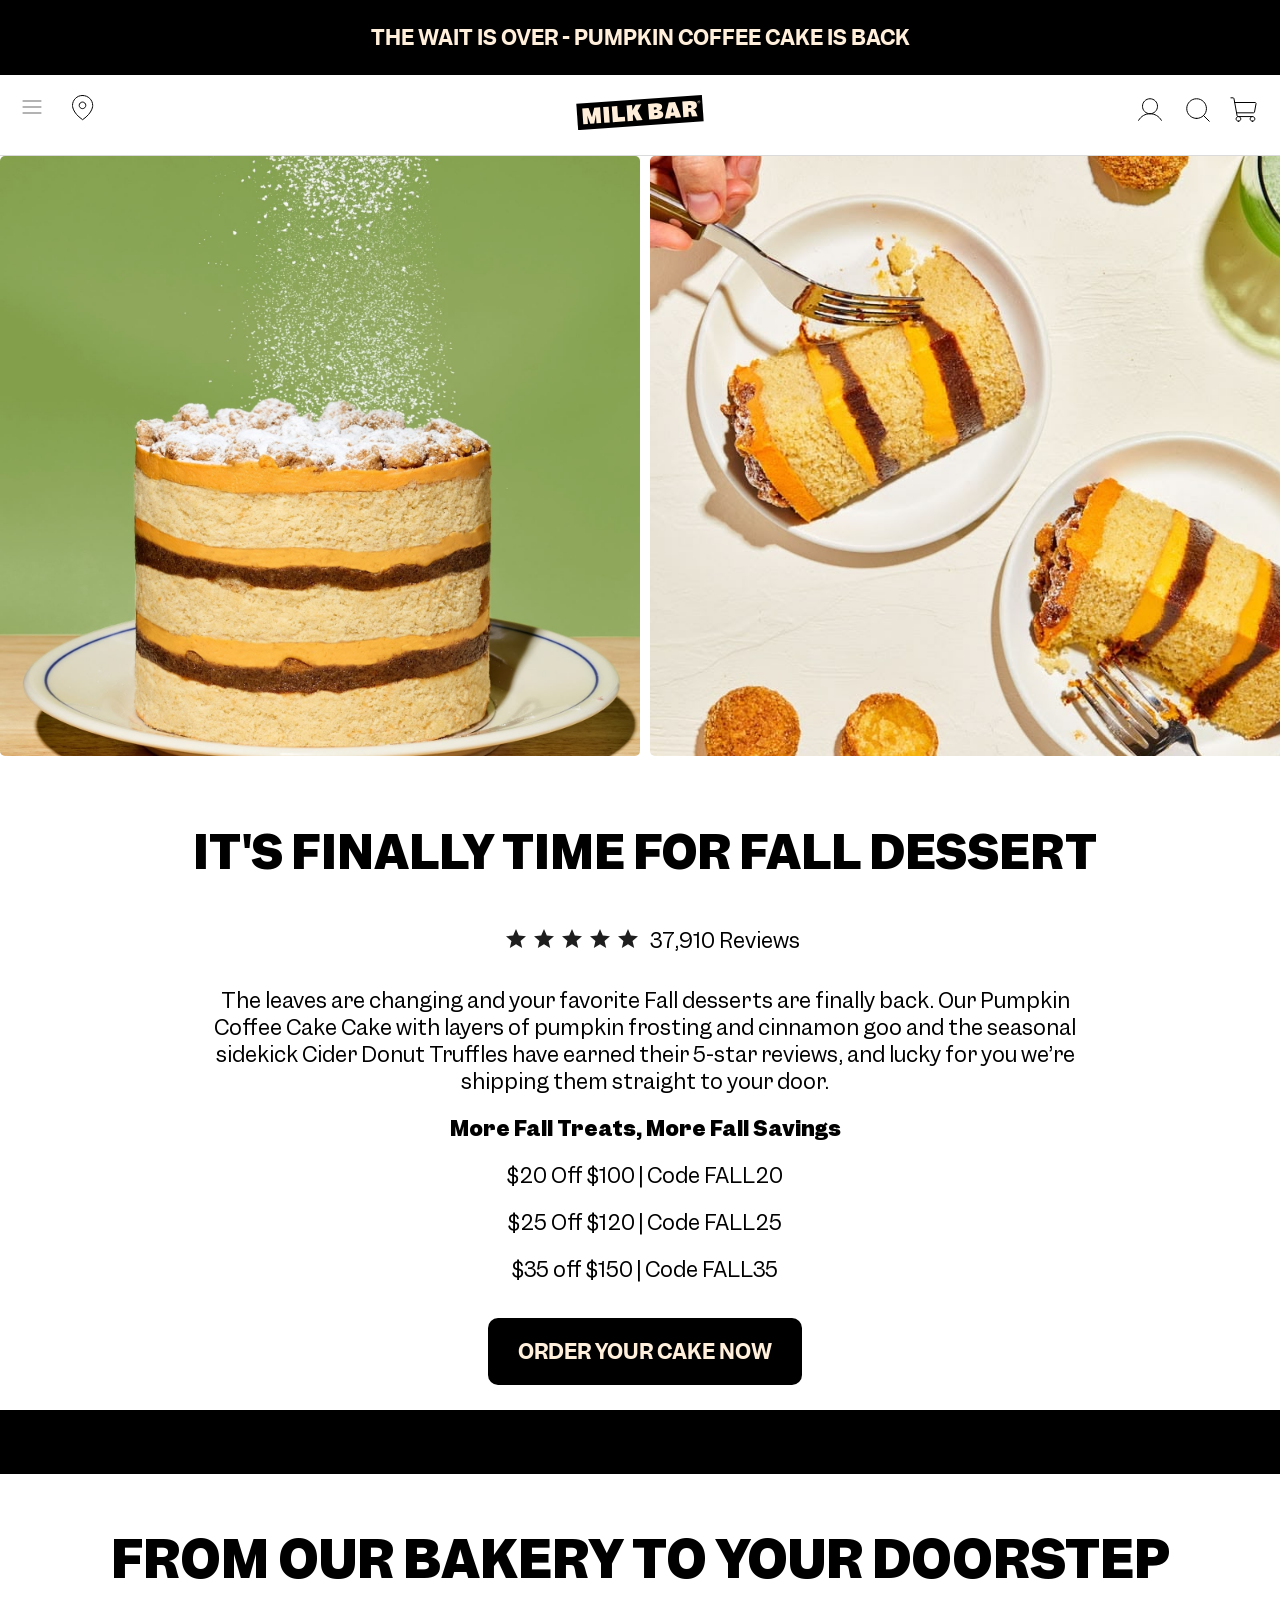
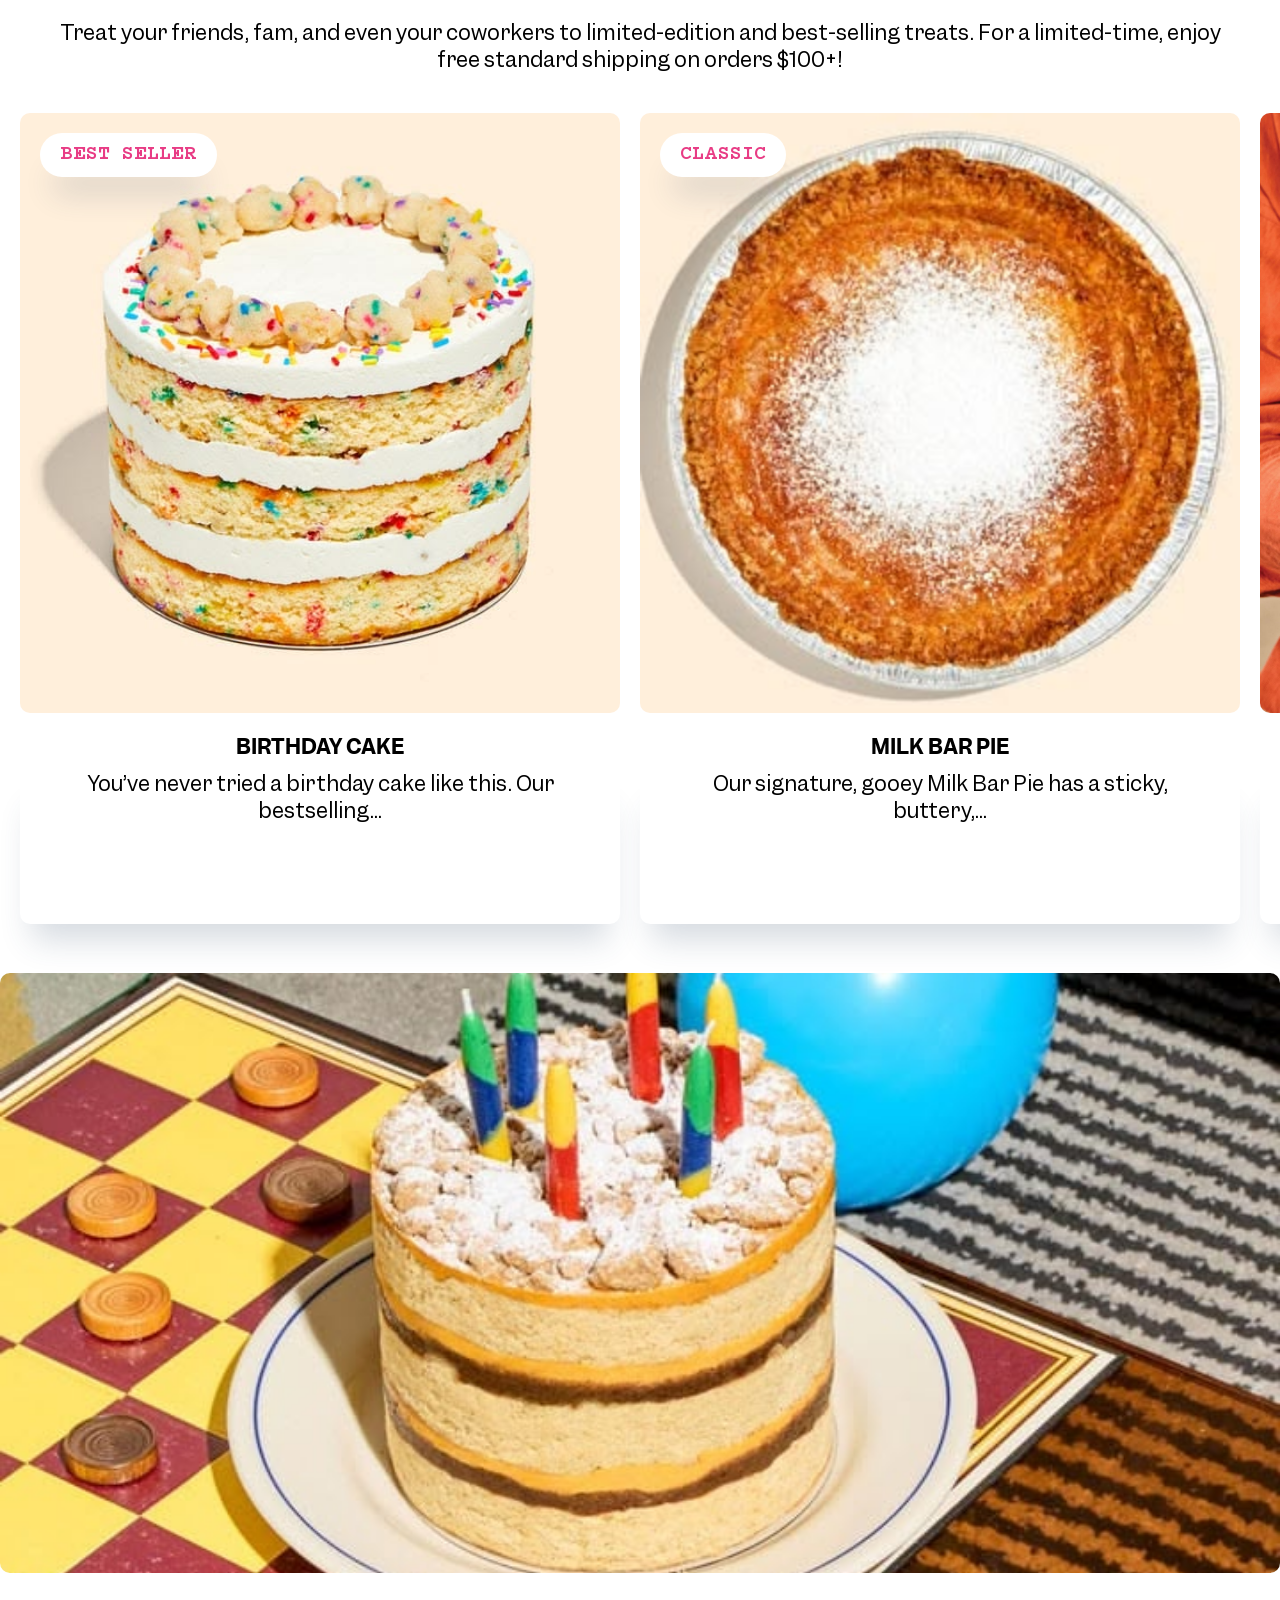
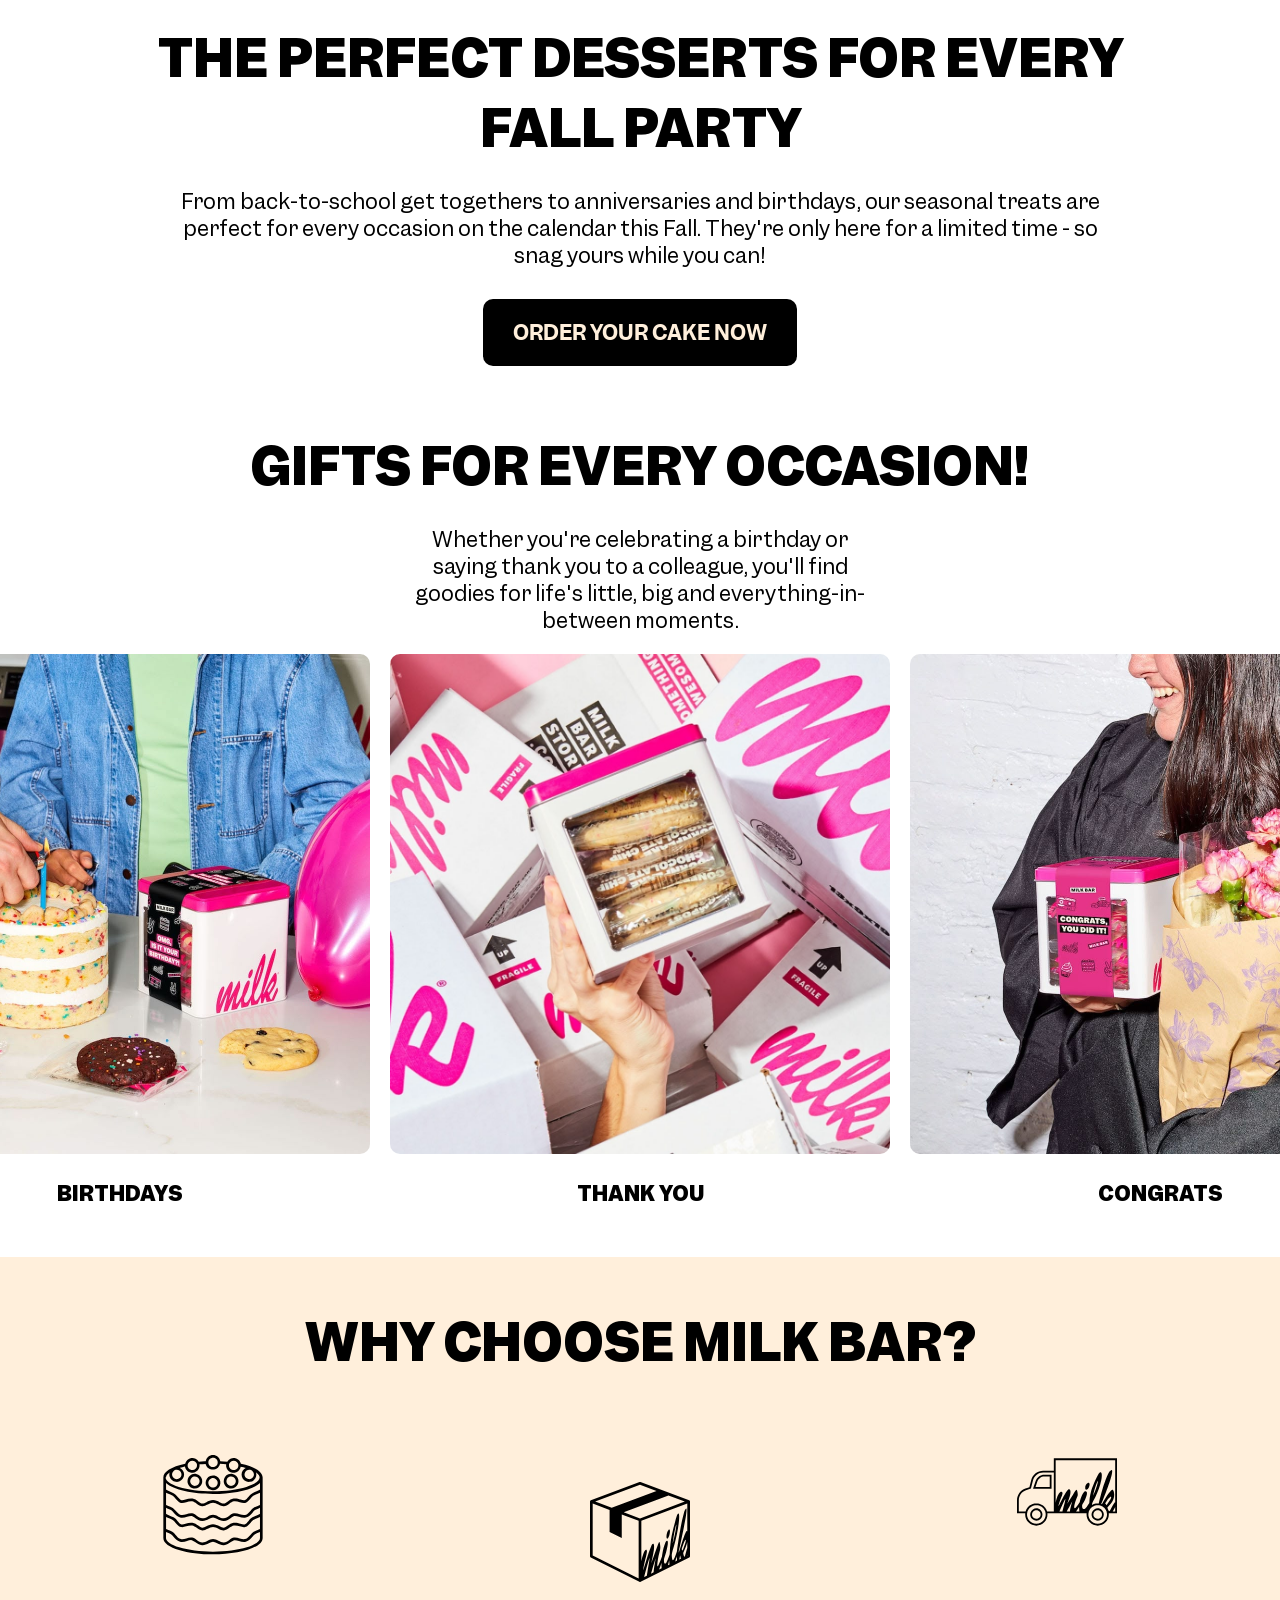
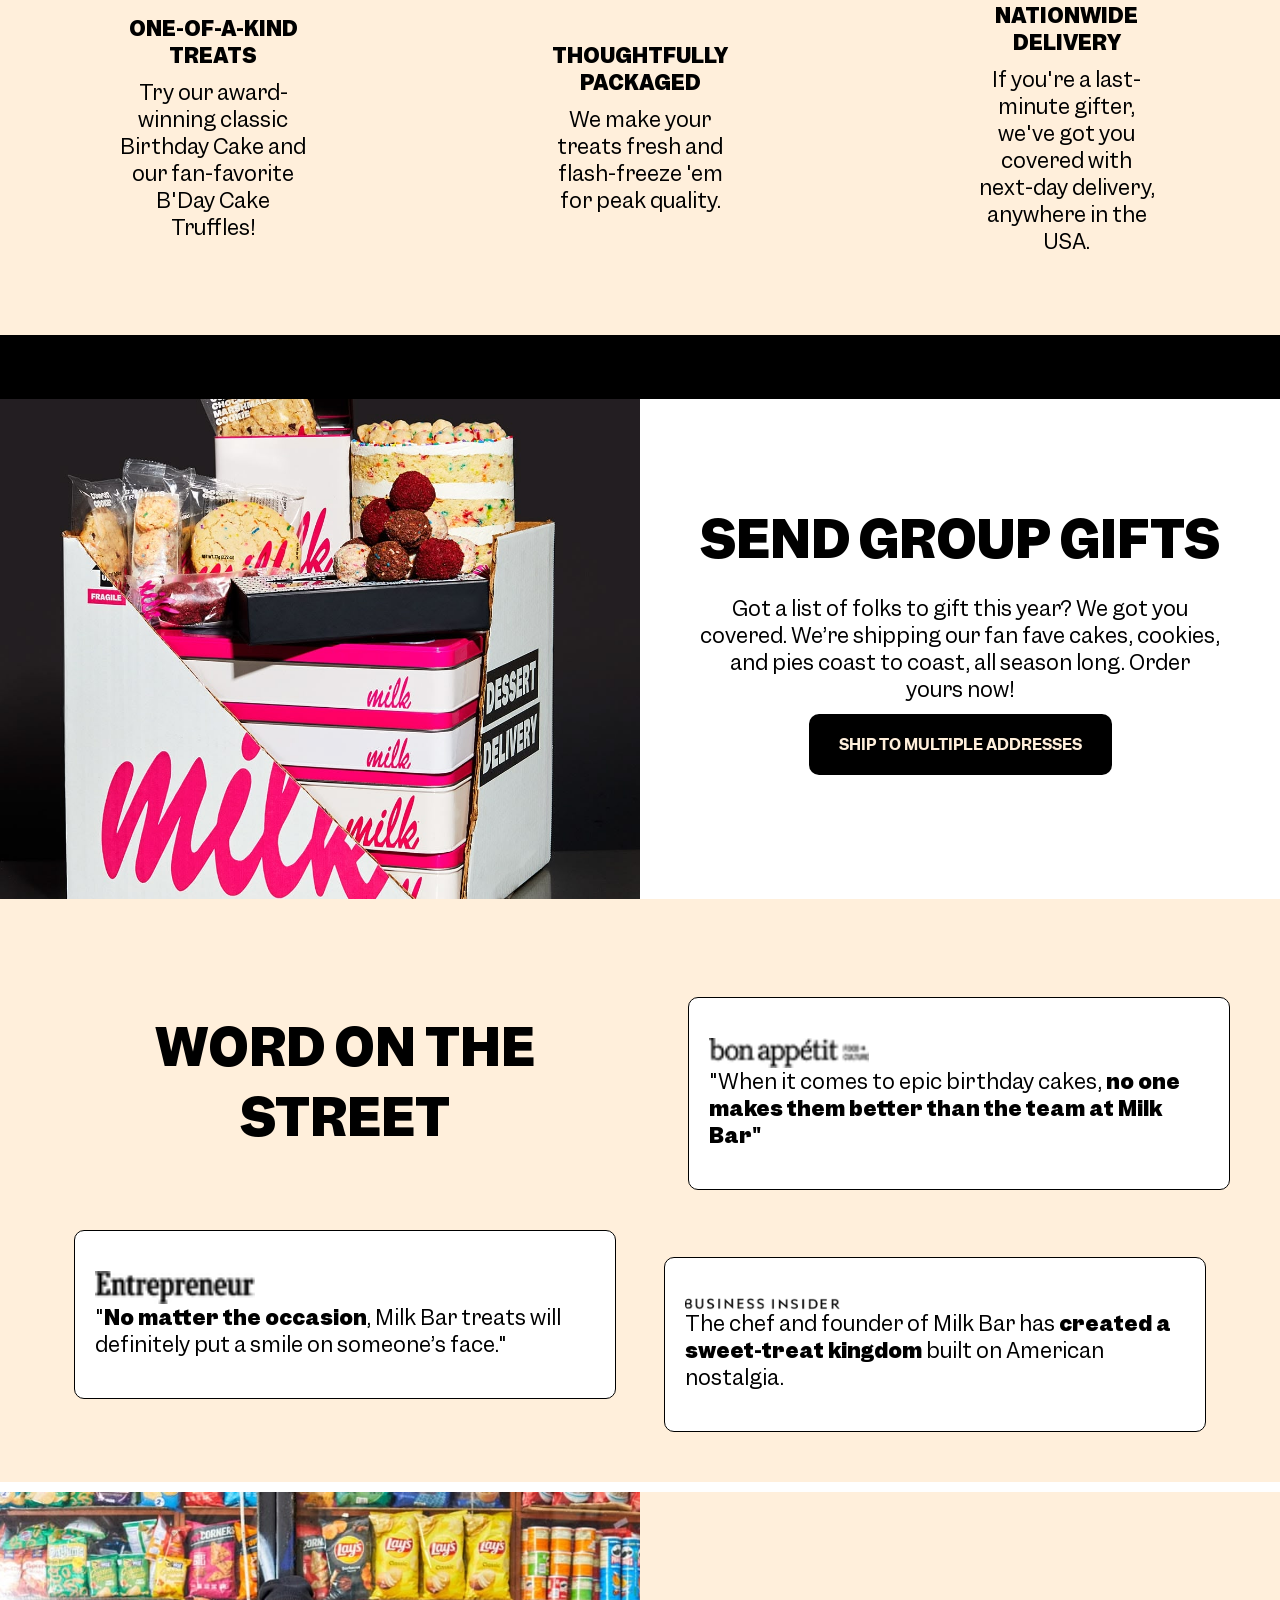
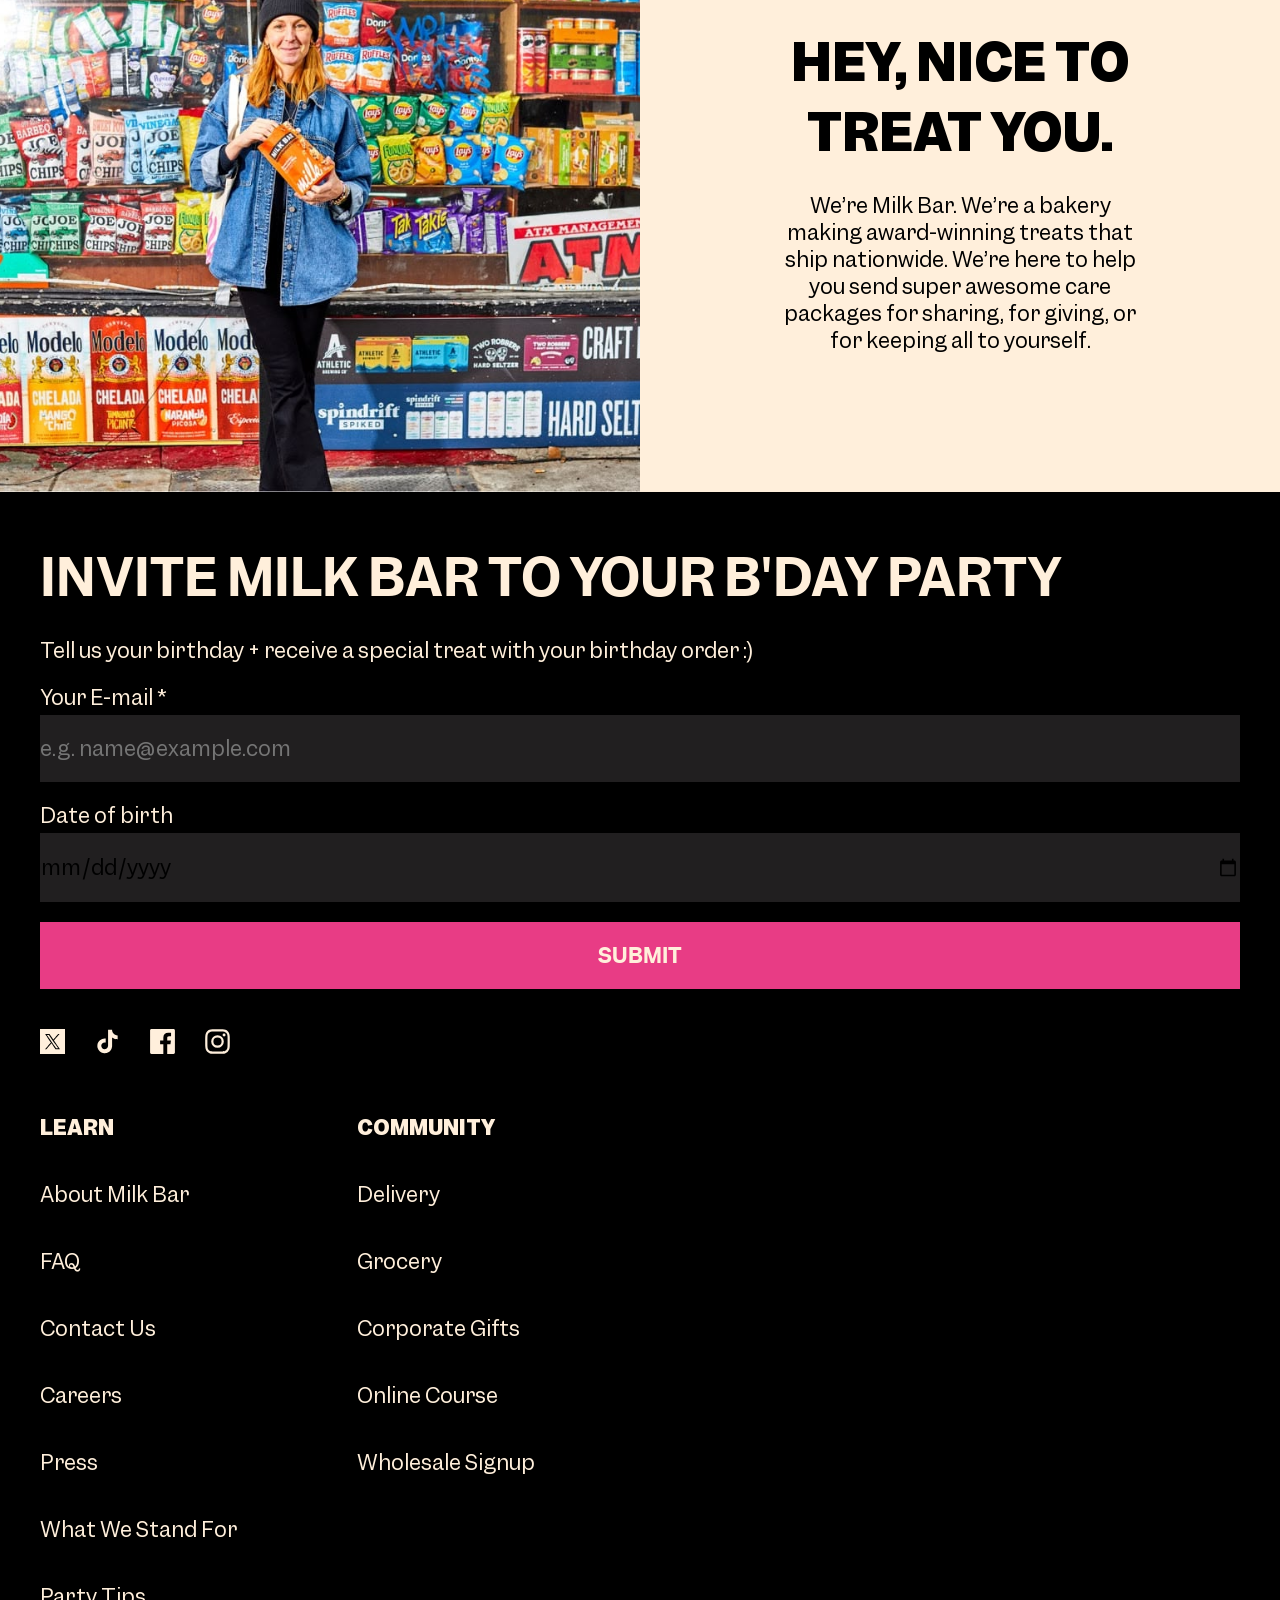
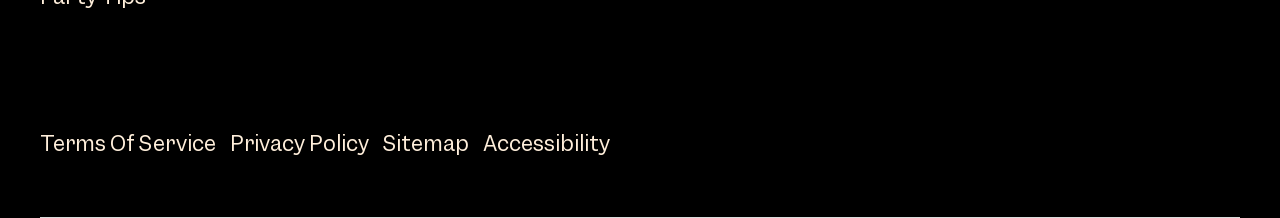
==== commit 8636eb80: "Add files via upload" ====
--- a/index.html
+++ b/index.html
@@ -10,10 +10,10 @@
 	
 	<link href="styles/styleGeneral.css" rel="stylesheet">
 	<link href="styles/style.css" rel="stylesheet">
-	<link rel="icon" type="image/x-icon" href="../basiswebsite/images/favicon.ico">
+	<link rel="icon" type="image/x-icon" href="../basiswebsite/images/general/favicon.ico">
 </head>
 
-<body>
+<body aria-label="Welcome to the Milk Bar website!">
 	<header>
 		<nav>
 			<a href="#">The wait is over - Pumpkin coffee cake is back</a> 
@@ -39,7 +39,7 @@
 					<rect width="22" height="26" fill="white"></rect>
 					</clipPath>
 					</defs></svg></a></li>
-				<li><img src="images/homepage/navLogo.svg" alt="Milk Bar logo"></li>
+				<li><img src="images/general/navLogo.svg" alt="Milk Bar logo"></li>
 				<li><a href="#"><svg aria-hidden="true" width="30" height="30" viewBox="0 0 30 30" fill="none" xmlns="http://www.w3.org/2000/svg" role="img" aria-labelledby="iconAccountTitle"><title id="iconAccountTitle">Milk Bar Account Icon</title>
 					<path d="M15 18.75C19.1421 18.75 22.5 15.3921 22.5 11.25C22.5 7.10786 19.1421 3.75 15 3.75C10.8579 3.75 7.5 7.10786 7.5 11.25C7.5 15.3921 10.8579 18.75 15 18.75Z" stroke="black" stroke-miterlimit="10"></path>
 					<path d="M3.63147 25.3114C4.78408 23.3164 6.44141 21.6598 8.43696 20.508C10.4325 19.3563 12.696 18.75 15.0001 18.75C17.3041 18.75 19.5676 19.3564 21.5632 20.5082C23.5587 21.6599 25.216 23.3166 26.3686 25.3116" stroke="black" stroke-linecap="round" stroke-linejoin="round"></path></svg></a></li>				
@@ -74,7 +74,7 @@
 			<ul>
 				<li>
 					<img src="images/homepage/homeSection1-1.jpg" alt="Woman holding the 6 inch Birthday Cake with rainbow sprinkles and white icing">
-					<a href="#">Shop Birthday</a>
+					<a href="product.html">Shop Birthday</a>
 				</li>
 				<li>
 					<img src="images/homepage/homeSection1-2.jpg" alt="Little sugar cake balls with a brown crust">
@@ -124,7 +124,9 @@
 		</section>
 
 		<!-- Draaiende carrousel in de kleur zwart met witte uppercase tekst -->
-		<p>Award-winning desserts from NYC's #1 bakery</p>
+		 <article>
+			<p>Award-winning desserts from NYC's #1 bakery</p>
+		 </article>
 			<!-- p maken (gedaan op 20/09/25) -->
 
 		<section>
@@ -212,7 +214,9 @@
 		</section>
 
 		<!-- Draaiende carrousel in de kleur zwart met witte uppercase tekst -->
-		<p>Shaking up the dessert scene since 2008.</p>
+		 <article>
+			<p>Shaking up the dessert scene since 2008.</p>
+		 </article>
 
 		<section>
 			<h2>Send group gifts</h2>
--- a/styles/styleGeneral.css
+++ b/styles/styleGeneral.css
@@ -64,6 +64,7 @@
 	--color-background:#eeeeee;
 	--color-primary: #e83c85;
 	--color-secundary: #ffefdb;
+    --color-borders: #e2e0d3;
 }
 
 
@@ -112,6 +113,7 @@
 /********************/
 /*  BUTTON STYLING  */
 /********************/
+
 button {
     appearance: none;
     cursor: pointer;
@@ -136,16 +138,16 @@
 
 
 
-/*********/
-/*  NAV  */
-/*********/
+/****************/
+/*  EERSTE NAV  */
+/****************/
 
 nav:first-child {
 	display: flex;
 	justify-content: center;
 	background-color: var(--color-text);
-	padding-top: 1.5em;
-	padding-bottom: 1.5em;
+	padding-top: 1.2em;
+	padding-bottom: 1.2em;
 	color: var(--color-secundary);
 
     text-align: center;
@@ -162,6 +164,9 @@
 /*  NAV BAR  */
 /*************/
 
+body header nav:nth-of-type(2) {
+    background-color: white;
+}
 
 body header nav:nth-of-type(2) ul li button {
     color: black;
@@ -175,7 +180,7 @@
 
 body nav:nth-of-type(2) ul {
     display: grid;
-    grid-template-columns: 100px auto 100px;
+    grid-template-columns: 125px auto 125px;
     padding: 1em;
 
     height: 2em;
@@ -240,8 +245,68 @@
     justify-self: end;
 }
 
-
-
+header {
+    position: sticky;
+    overflow: hidden;
+    top: 0;
+	z-index: 2;
+}
+/* Dit zorgt ervoor dat mijn navs mee gaan op de pagina, dit heb ik geleerd door de volgende link: https://www.w3schools.com/howto/howto_js_navbar_sticky.asp */
+
+
+/************************/
+/*  RESPONSIVE | NAV	*/
+/************************/
+
+/* https://www.browserstack.com/guide/responsive-design-breakpoints */
+
+/* 0 - 480px is voor smaller smartphones */
+/* 481 - 768px is voor tablets en larger smartphones */
+/* 769 - 1024px is voor laptops, grotere tablets in landscape en small desktop */
+/* 1280px is voor larger desktops en monitors */
+
+@media only screen and (max-width: 768px) {
+    header nav:nth-of-type(2) ul li:nth-of-type(3) img {
+        width: 130px;
+        height: 35px;
+        object-fit: cover;
+        padding-left: 5px;
+        padding-right: 5px;
+
+
+        grid-row-start: 1;
+        grid-column-start: 2;
+
+        justify-self: center;
+}
+}
+
+@media only screen and (max-width: 480px) {
+    header nav:nth-of-type(2) ul li:nth-of-type(2), 
+    header nav:nth-of-type(2) ul li:nth-of-type(4), 
+    header nav:nth-of-type(2) ul li:nth-of-type(5) {
+        clip: rect(0 0 0 0);
+        clip-path: inset(50%);
+        height: 1px;
+        overflow: hidden;
+        position: absolute;
+        white-space: nowrap;
+        width: 1px;
+    }
+
+    header nav:nth-of-type(2) ul li:nth-of-type(3) img {
+        width: 80px;
+        height: 25px;
+    }
+}
+
+@media only screen and (min-width: 1280px) {
+    * {
+        font-size: 20px;
+    }
+}
+
+/* Bron voor het verbergen van de nav iconen https://www.a11yproject.com/posts/how-to-hide-content/ */
 
 
 
@@ -433,42 +498,3 @@
 
     margin-right: .7em;
 }
-
-
-
-
-/********************************/
-/*  RESPONSIVENESS HOMEPAGINA	*/
-/********************************/
-
-/* https://www.browserstack.com/guide/responsive-design-breakpoints */
-
-/* 0 - 480px is voor smaller smartphones */
-/* 481 - 768px is voor tablets en larger smartphones */
-/* 769 - 1024px is voor laptops, grotere tablets in landscape en small desktop */
-/* 1280px is voor larger desktops en monitors */
-
-@media only screen and (max-width: 768px) {
-    header nav:nth-of-type(2) ul li:nth-of-type(3) img {
-    width: 130px;
-    height: 35px;
-	object-fit: cover;
-    padding-left: 5px;
-    padding-right: 5px;
-
-
-    grid-row-start: 1;
-    grid-column-start: 2;
-
-    justify-self: center;
-}
-}
-
-
-
-@media only screen and (min-width: 1280px) {
-    * {
-        font-size: 20px;
-    }
-}
-
--- a/styles/style.css
+++ b/styles/style.css
@@ -58,6 +58,23 @@
 }
 
 
+/********************************/
+/*  RESPONSIVENESS HOMEPAGINA	*/
+/********************************/
+
+/* https://www.browserstack.com/guide/responsive-design-breakpoints */
+
+/* 0 - 480px is voor smaller smartphones */
+/* 481 - 768px is voor tablets en larger smartphones */
+/* 769 - 1024px is voor laptops, grotere tablets in landscape en small desktop */
+/* 1280px is voor larger desktops en monitors */
+
+@media only screen and (min-width: 768px) {
+	body main section:first-child {
+		display: none;
+	}
+}
+
 
 
 /********************************************************/
@@ -166,17 +183,45 @@
 /*	"AWARD-WINNING DESSERTS FROM NYC'S #1 BAKERY" ELEMENT	*/
 /************************************************************/
 
-main > p:nth-of-type(1) {
+main > article {
+	background-color: var(--color-text);
+}
+/* Is het semantisch correcte code om hier een article omheen te plaatsen? */
+
+main > article > p:nth-of-type(1) {
 	font-family: "Pitch";
 	text-transform: uppercase;
 	display: flex;
 	justify-content: center;
-	background-color: var(--color-text);
+	color: var(--color-secundary);
+
 	padding-top: 1em;
 	padding-bottom: 1em;
-	color: var(--color-secundary);
-}
-
+	width: 100%;
+
+	/* Marquee instellingen, bron voor de marquee animatie 
+	https://htmleditor.w3schools.in/?filename=html_css_scrolling_text_using_css en
+	https://codepen.io/ohheckitsbeck/pen/ExYRadq?editors=1100*/
+	overflow: hidden;
+	white-space: nowrap;
+	position: relative;
+	width: 100%;
+	margin: 0;
+	text-align: center;
+
+	transform: translateX(100%);
+	animation: scroll-marquee 12s linear infinite;
+}
+
+@keyframes scroll-marquee {
+	0% {
+		transform: translateX(100%);
+	}
+
+	100% {
+		transform: translateX(-100%);
+	}
+}
 
 
 
@@ -259,6 +304,18 @@
 	object-fit: cover;
 }
 
+main > section:nth-of-type(3) > ul > li:nth-of-type(4) > p {
+	clip: rect(0 0 0 0);
+  	clip-path: inset(50%);
+  	height: 1px;
+  	overflow: hidden;
+  	position: absolute;
+  	white-space: nowrap;
+  	width: 1px;
+	/* https://www.a11yproject.com/posts/how-to-hide-content/ */
+}
+
+
 /* OVERIGE STYLING EN EFFECTEN */
 
 main > section:nth-of-type(3) > ul li:nth-of-type(1) img:hover {
@@ -307,6 +364,11 @@
 	padding-right: 50px;
 	}
 }
+
+
+
+
+
 
 
 /*******************************************************/
@@ -367,6 +429,8 @@
     color: var(--color-primary);
 }
 
+
+
 /****************************************************************/
 /* "THE PERFECT DESSERTS FOR EVERY FALL PARTY" | RESPONSIVENESS */
 /****************************************************************/
@@ -381,6 +445,9 @@
 		margin-top: 1.5em;
 	}
 }
+
+
+
 
 
 
@@ -417,6 +484,7 @@
 }
 
 
+
 /*************************************************/
 /*  "GIFTS FOR EVERY OCCASION!" | RESPONSIVENESS */
 /*************************************************/
@@ -434,16 +502,18 @@
 		padding-right: 20em;
 	}
 	main section:nth-of-type(5) img {
-		width: 30em;
-		height: 30em;
+		width: 25em;
+		height: 25em;
 	}
 	main section:nth-of-type(5) ul {
-		justify-content: space-evenly;
+		justify-content: center;
 		/* padding-left: 3em;
 		padding-right: 3em; */
-		overflow-x:hidden;
-	}
-}
+		overflow-x: hidden;
+	}
+}
+
+
 
 
 
@@ -509,6 +579,8 @@
 	padding-right: 2em;
 }
 
+
+
 /********************************************/
 /*  "WHY CHOOSE MILK BAR?" | RESPONSIVENESS */
 /********************************************/
@@ -517,6 +589,8 @@
 	main section:nth-of-type(6) {
 		display: grid;
 		grid-template-columns: repeat(4, auto);
+		
+		padding-bottom: 2em;
 	}
 	main section:nth-of-type(6) h2 {
 		grid-column-start: 1;
@@ -577,16 +651,44 @@
 /*  "SHAKING UP THE DESSERT GAME SINCE 2008" P ELEMENT */
 /*******************************************************/
 
-main > p:nth-of-type(2) {
+main > article:nth-of-type(2) {
+	background-color: var(--color-text);
+}
+/* Is het semantisch correcte code om hier een article omheen te plaatsen? */
+
+main > article > p:nth-of-type(2) {
+	font-family: "Pitch";
+	text-transform: uppercase;
 	display: flex;
 	justify-content: center;
-	background-color: var(--color-text);
+	color: var(--color-secundary);
+
 	padding-top: 1em;
 	padding-bottom: 1em;
-	color: var(--color-secundary);
-
-	font-family: "Pitch";
-	text-transform: uppercase;
+	width: 100%;
+
+	/* Marquee instellingen, bron voor de marquee animatie 
+	https://htmleditor.w3schools.in/?filename=html_css_scrolling_text_using_css en
+	https://codepen.io/ohheckitsbeck/pen/ExYRadq?editors=1100*/
+	overflow: hidden;
+	white-space: nowrap;
+	position: relative;
+	width: 100%;
+	margin: 0;
+	text-align: center;
+
+	transform: translateX(100%);
+	animation: scroll-marquee 12s linear infinite;
+}
+
+@keyframes scroll-marquee {
+	0% {
+		transform: translateX(100%);
+	}
+
+	100% {
+		transform: translateX(-100%);
+	}
 }
 
 
@@ -653,27 +755,49 @@
 	main > section:nth-of-type(7) {
 		display: grid;
 		grid-template-columns: 50% 50%;
-		grid-template-rows: 1;
+		grid-template-rows: 200px 100px 200px;
+		margin: 0;
 	}
 	main > section:nth-of-type(7) > img {
 		grid-column-start: 1;
+
 		grid-column-end: 2;
 		grid-row-start: 1;
+		grid-row-end: -1;
 	}
 	main > section:nth-of-type(7) > h2 {
 		grid-column-start: 2;
 		grid-column-end: 3;
+
 		grid-row-start: 1;
-	}
+		grid-row-end: 1;
+
+		align-self: end;
+		justify-self: center;
+	}
+
 	main > section:nth-of-type(7) > p {
 		grid-column-start: 2;
 		grid-column-end: 3;
-		grid-row-start: 1;
-	}
+
+		grid-row-start: 2;
+		grid-row-end: 2;
+
+		align-self: center;
+		justify-self: center;
+
+		margin-left: 1em;
+		margin-right: 1em;
+	}
+
 	main > section:nth-of-type(7) > a {
 		grid-column-start: 2;
 		grid-column-end: 3;
-		grid-row-start: 1;
+
+		grid-row-start: 3;
+		grid-row-end: 3;
+		align-self: start;
+		justify-self: center;
 	}
 }
 
@@ -788,6 +912,44 @@
 }
 
 
+/******************************************/
+/*  "WORD ON THE STREET" | RESPONSIVENESS */
+/******************************************/
+
+@media only screen and (min-width: 1280px) {
+	main > section:nth-of-type(8) {
+		display: grid;
+		grid-template-columns: 50% 50%;
+		grid-template-rows: 50% 50%;
+
+		padding-top: 50px;
+		padding-bottom: 50px;
+		padding-left: 50px;
+		padding-right: 50px;
+	}
+
+	main > section:nth-of-type(8) > h2 {
+		text-align: center;
+		margin-left: 10px;
+		margin-right: 10px;
+
+		grid-column-start: 1;
+	}
+
+	main > section:nth-of-type(8) > section:nth-of-type(1) {
+		align-self: end;
+		justify-self: end;
+	}
+
+	main > section:nth-of-type(8) > section:nth-of-type(2) {
+		grid-column-start: 2;
+		grid-column-start: 2;
+		grid-row-start: 2;
+	}
+}
+
+
+
 
 /************************************/
 /*  "HEY NICE TO TREAT YOU" SECTION */
@@ -826,21 +988,41 @@
 }
 
 
-
-
-/********************************/
-/*  RESPONSIVENESS HOMEPAGINA	*/
-/********************************/
-
-/* https://www.browserstack.com/guide/responsive-design-breakpoints */
-
-/* 0 - 480px is voor smaller smartphones */
-/* 481 - 768px is voor tablets en larger smartphones */
-/* 769 - 1024px is voor laptops, grotere tablets in landscape en small desktop */
-/* 1280px is voor larger desktops en monitors */
-
-@media only screen and (min-width: 768px) {
-	body main section:first-child {
-		display: none;
+/**********************************************/
+/*   "HEY NICE TO TREAT YOU" | RESPONSIVENESS */
+/**********************************************/
+
+@media only screen and (min-width: 1280px) {
+	main > section:nth-of-type(9) {
+		display: grid;
+		grid-template-columns: 50% 50%;
+		grid-template-rows: 300px 300px;
+		margin: 0;
+		margin-top: 10px;
+		padding-bottom: 0;
+	}
+
+	main > section:nth-of-type(9) > img {
+		grid-column-start: 1;
+		grid-column-end: 2;
+
+		grid-row-start: 1;
+		grid-row-end: -1;
+	}
+
+	main > section:nth-of-type(9) > h2 {
+		margin-left: 100px;
+		margin-right: 100px;
+
+		align-self: end;
+		justify-content: center;
+	}
+
+	main > section:nth-of-type(9) > p {
+		margin-left: 100px;
+		margin-right: 100px;
+
+		align-self: start;
+		justify-content: center;
 	}
 }
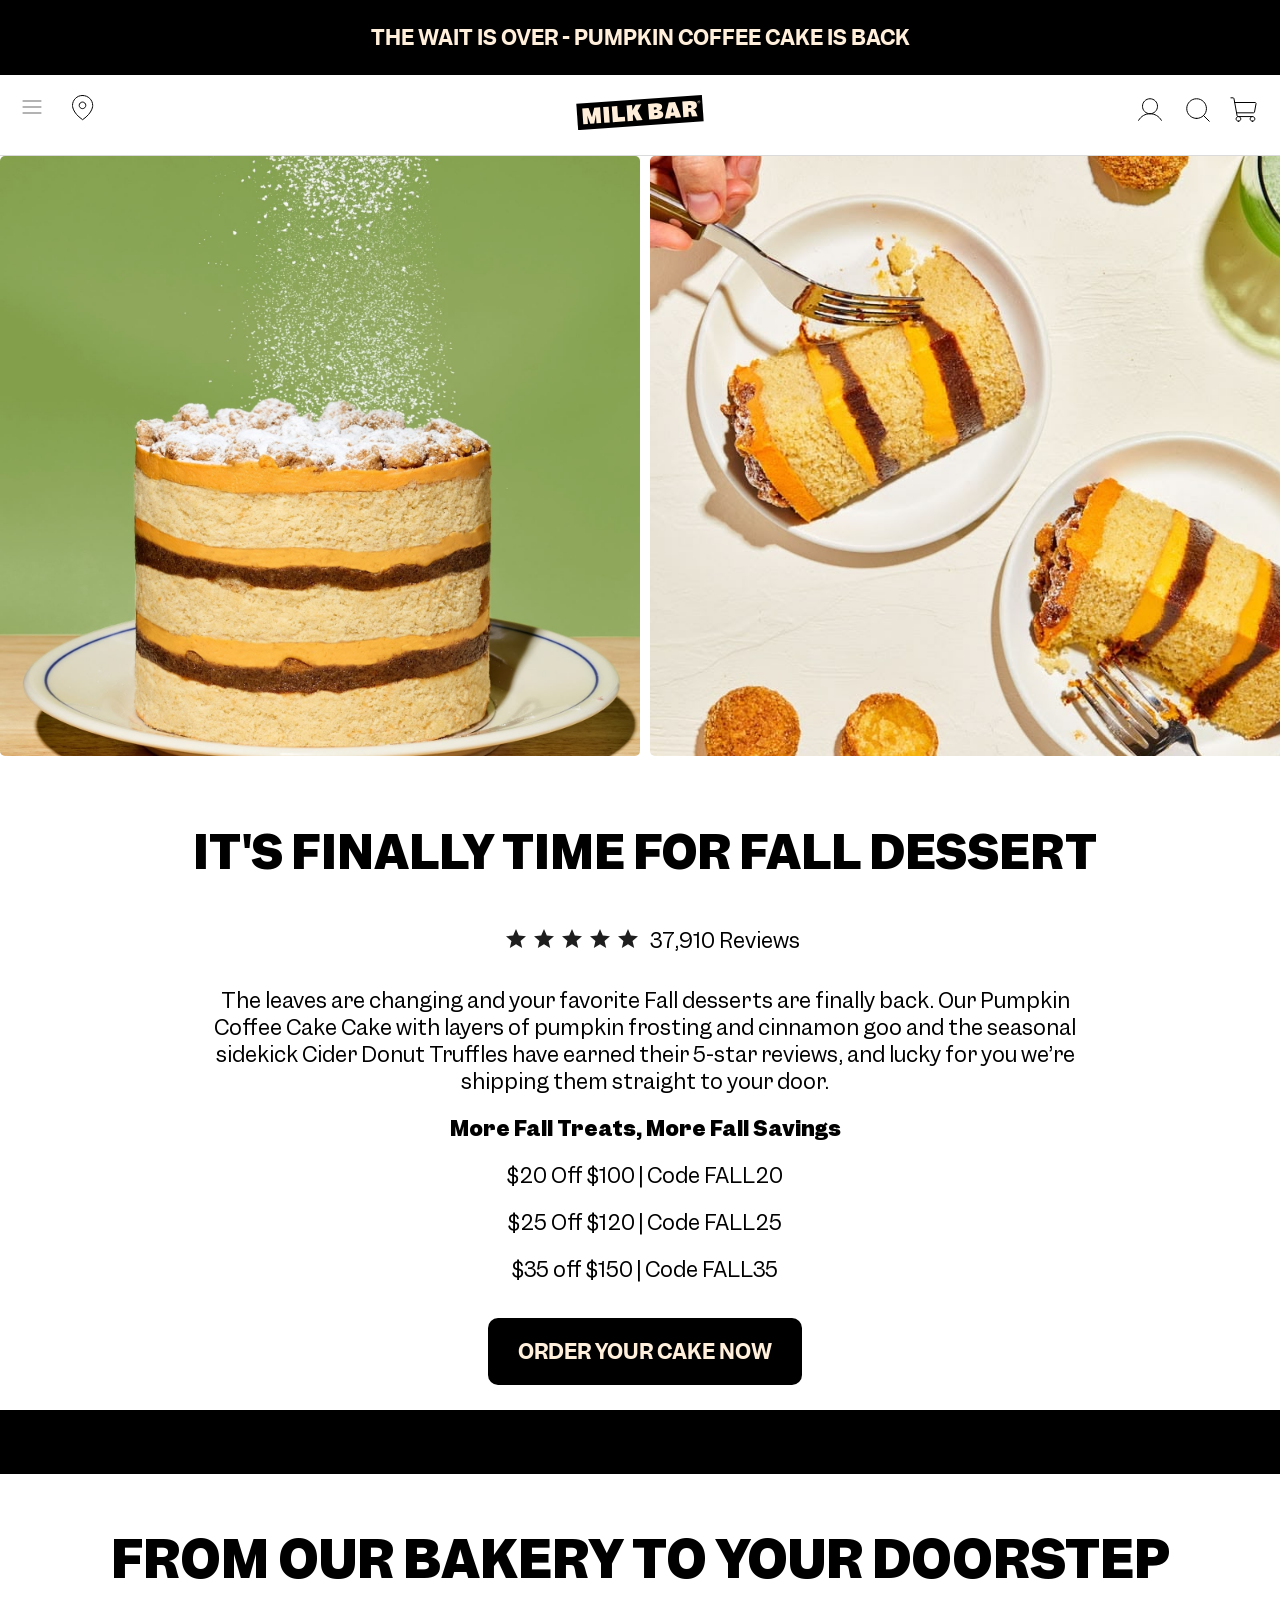
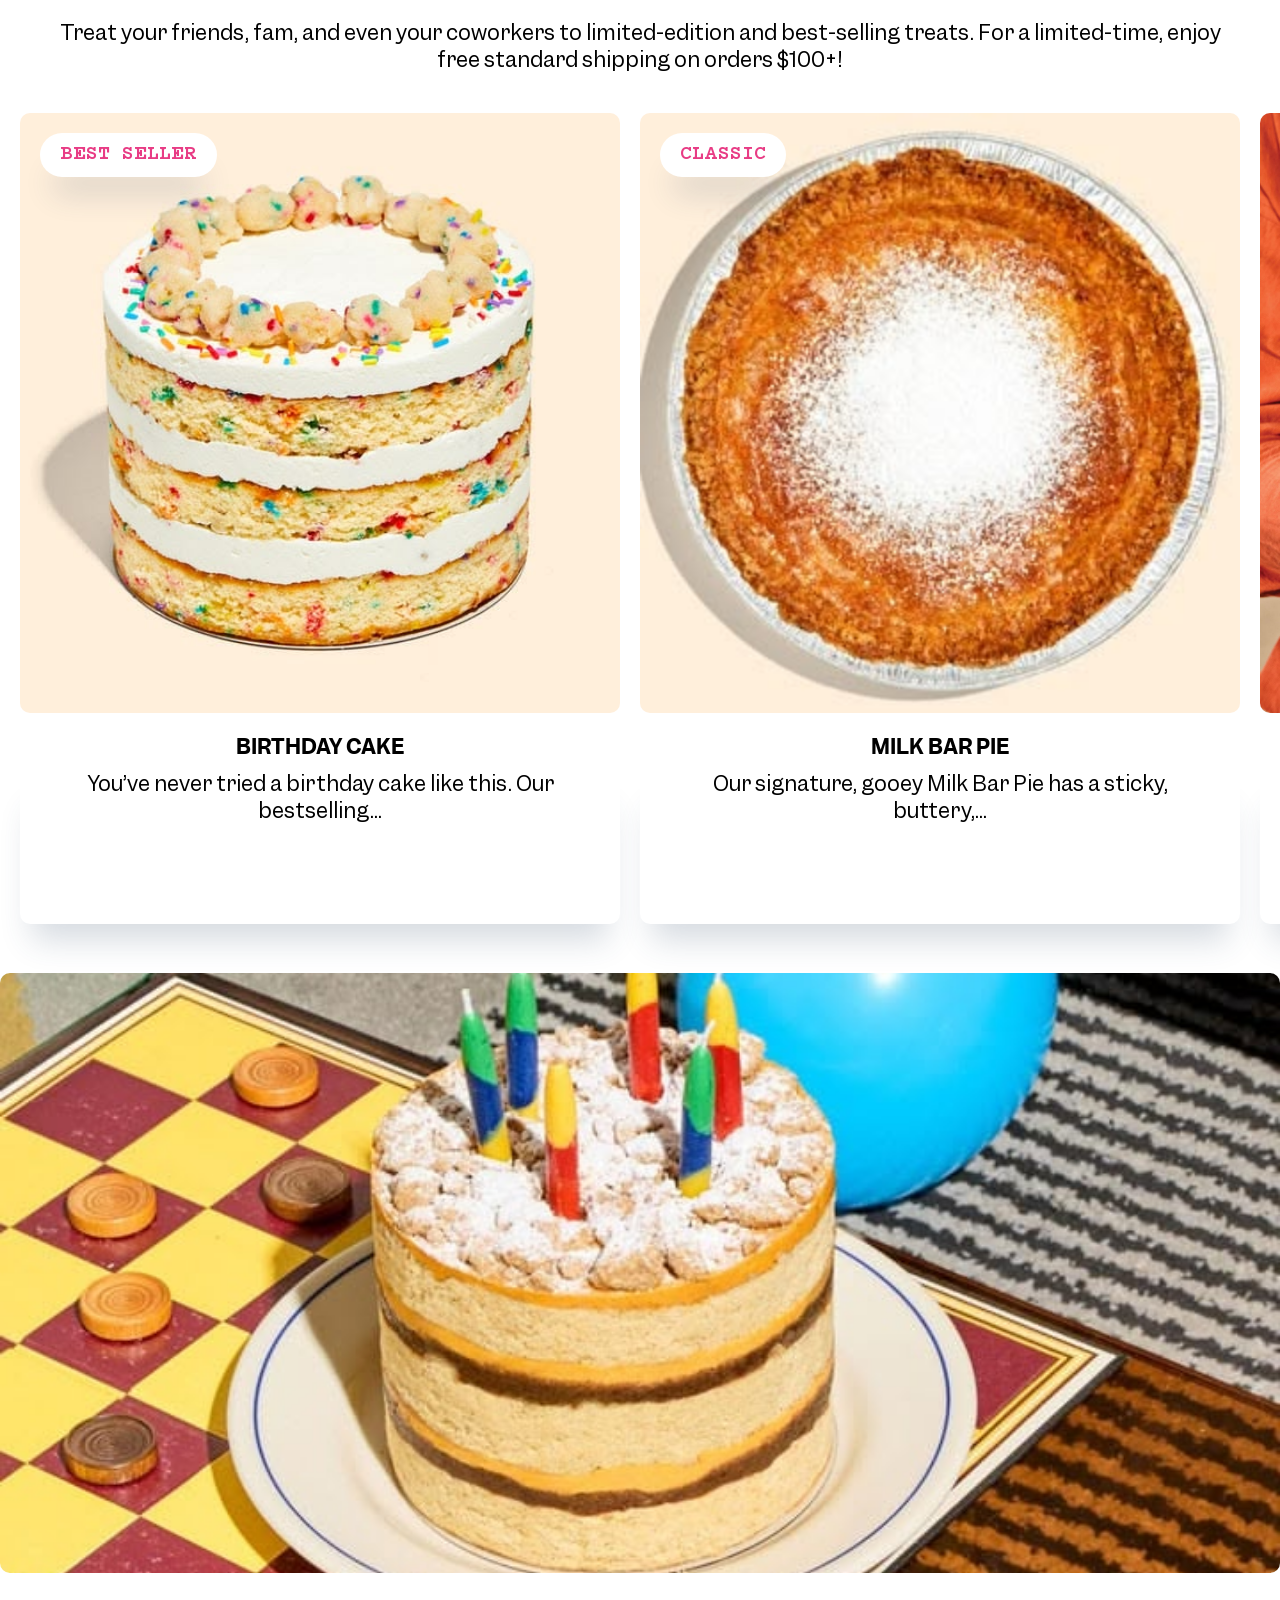
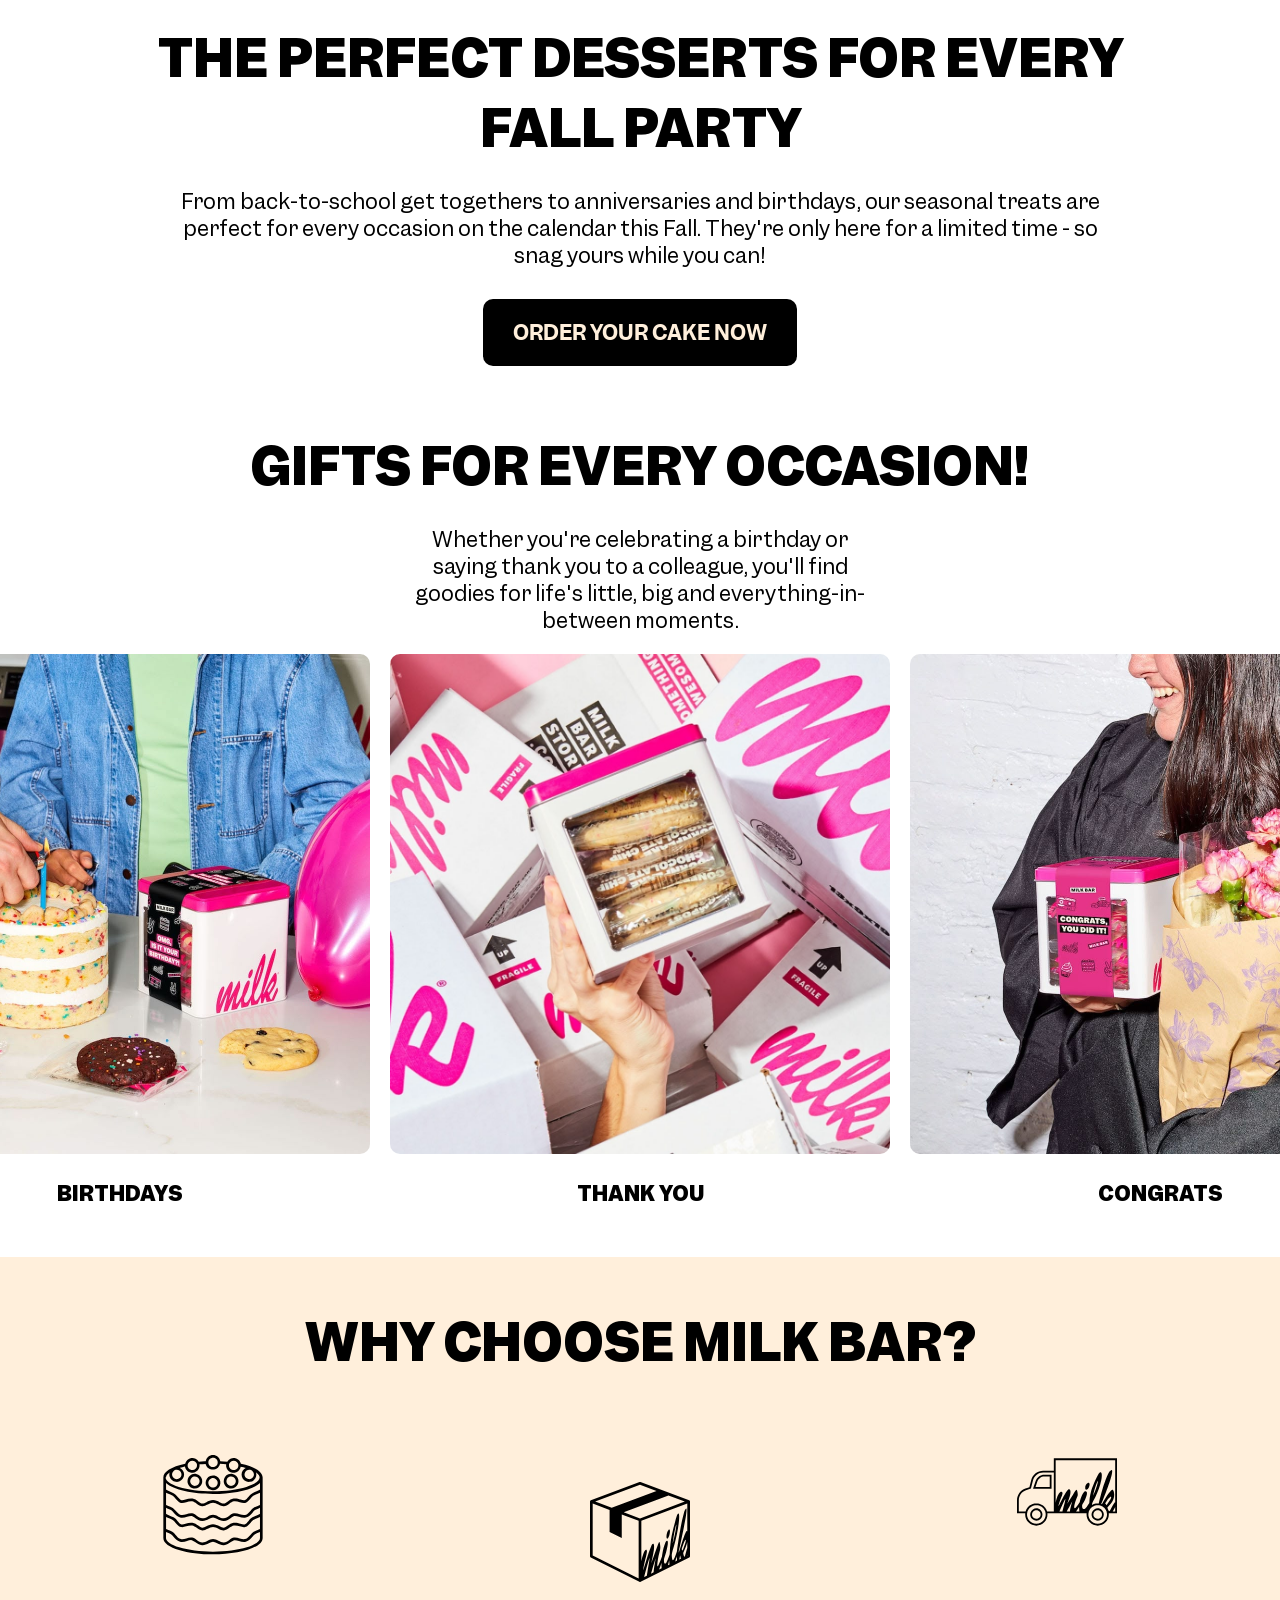
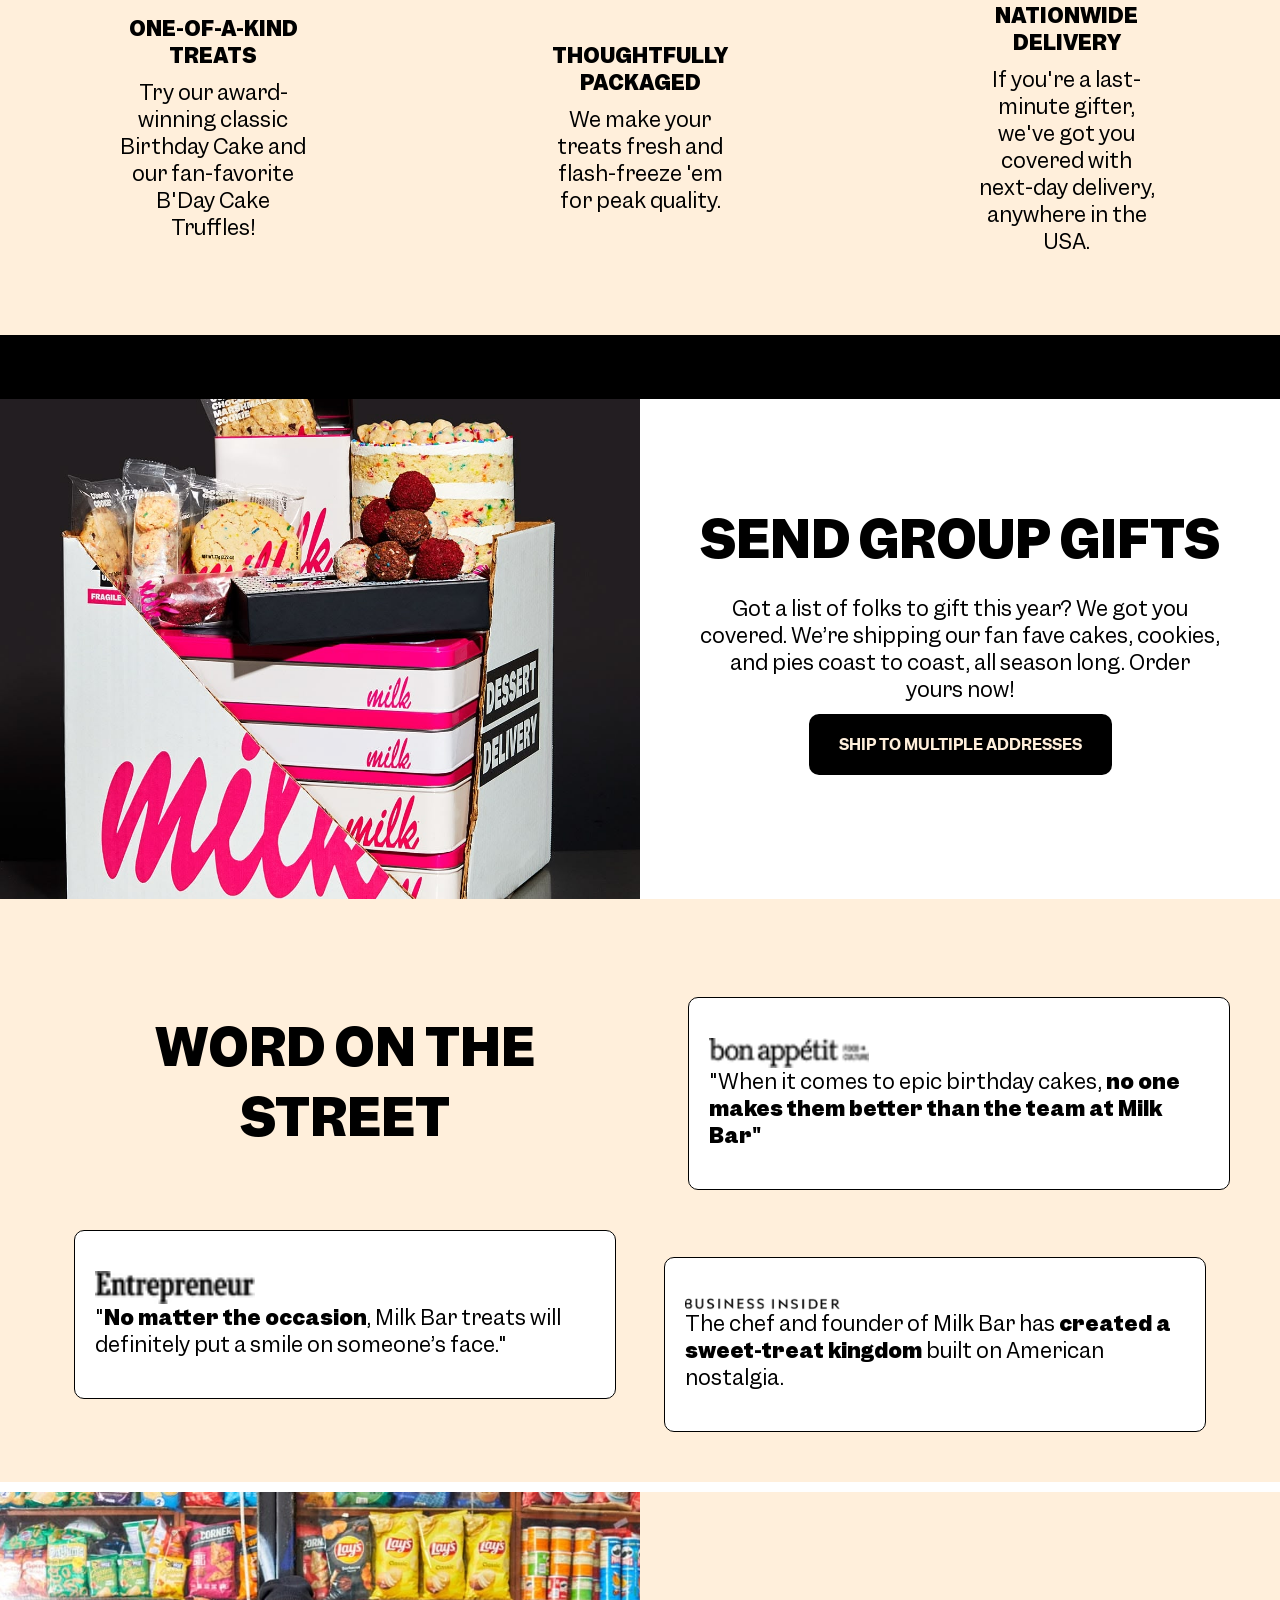
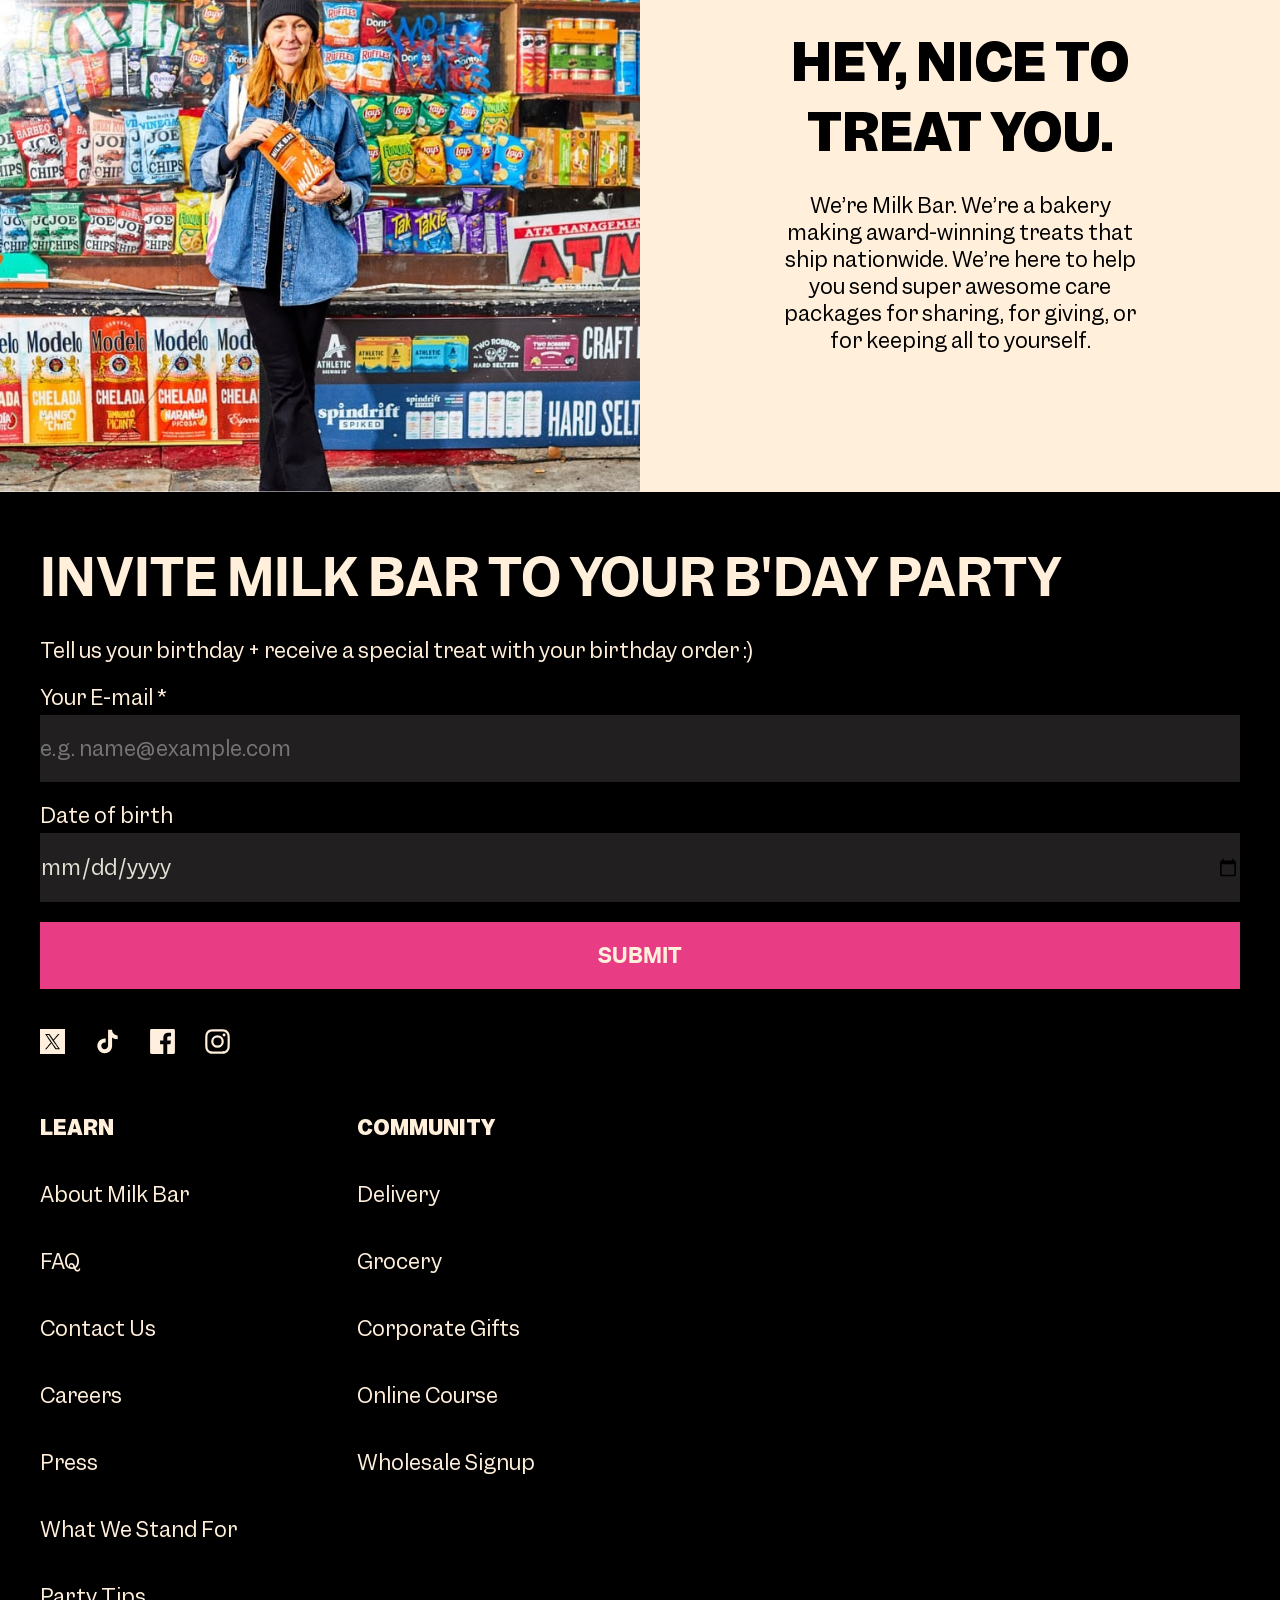
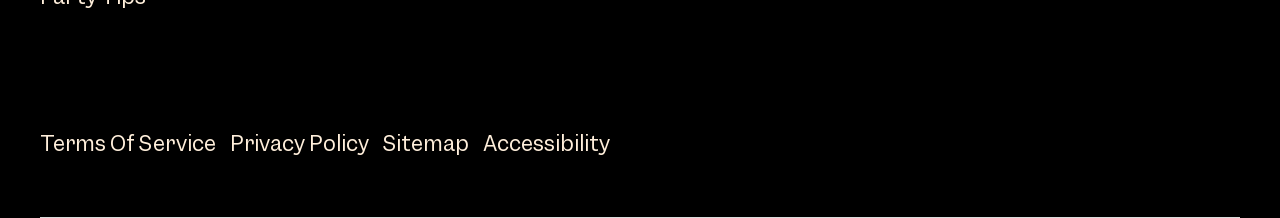
==== commit 6ea87c6d: "Add files via upload" ====
--- a/index.html
+++ b/index.html
@@ -39,7 +39,7 @@
 					<rect width="22" height="26" fill="white"></rect>
 					</clipPath>
 					</defs></svg></a></li>
-				<li><img src="images/general/navLogo.svg" alt="Milk Bar logo"></li>
+				<li><a href="#"><img src="images/general/navLogo.svg" alt="Milk Bar logo"></a></li>
 				<li><a href="#"><svg aria-hidden="true" width="30" height="30" viewBox="0 0 30 30" fill="none" xmlns="http://www.w3.org/2000/svg" role="img" aria-labelledby="iconAccountTitle"><title id="iconAccountTitle">Milk Bar Account Icon</title>
 					<path d="M15 18.75C19.1421 18.75 22.5 15.3921 22.5 11.25C22.5 7.10786 19.1421 3.75 15 3.75C10.8579 3.75 7.5 7.10786 7.5 11.25C7.5 15.3921 10.8579 18.75 15 18.75Z" stroke="black" stroke-miterlimit="10"></path>
 					<path d="M3.63147 25.3114C4.78408 23.3164 6.44141 21.6598 8.43696 20.508C10.4325 19.3563 12.696 18.75 15.0001 18.75C17.3041 18.75 19.5676 19.3564 21.5632 20.5082C23.5587 21.6599 25.216 23.3166 26.3686 25.3116" stroke="black" stroke-linecap="round" stroke-linejoin="round"></path></svg></a></li>				
--- a/styles/styleGeneral.css
+++ b/styles/styleGeneral.css
@@ -14,6 +14,12 @@
     font-family: "Garnett";
     src: url("../fonts/garnettRegular.woff2")format("woff2");
     font-weight: 400;
+}
+
+@font-face {
+    font-family: "Garnett";
+    src: url("../fonts/garnettMedium.woff2")format("woff2");
+    font-weight: 500;
 }
 
 @font-face {
@@ -65,6 +71,10 @@
 	--color-primary: #e83c85;
 	--color-secundary: #ffefdb;
     --color-borders: #e2e0d3;
+
+    --color-light-lines: #f2f2f2;
+    --color-light-pink: #f8c3da;
+    --color-light-grey: #f6f6ee;
 }
 
 
@@ -328,56 +338,6 @@
 
 
 
-/*********************/
-/*  OVERIGE STYLING  */
-/*********************/
-
-/* DERDE SECTIE VAN DE PAGINA HEEFT EEN ROZE SCROLLBAR */
-
-main > section:nth-of-type(3) ::-webkit-scrollbar {
-    width: 2px;
-}
-
-main > section:nth-of-type(3) ::-webkit-scrollbar-track {
-    background-color: #f8c3da;
-    margin-left: 1em;
-    margin-right: 1em;
-    border-radius: 30px;
-
-}
-
-main > section:nth-of-type(3) ::-webkit-scrollbar-thumb {
-    background-color: var(--color-primary);
-    border-radius: 30px;
-}
-
-/* https://www.youtube.com/watch?v=lvKK2fs6h4I */
-
-
-
-/* VIJFDE SECTIE VAN DE PAGINA HEEFT EEN ROZE SCROLLBAR */
-
-main > section:nth-of-type(5) ::-webkit-scrollbar {
-    width: 0.1em;
-}
-
-main > section:nth-of-type(5) ::-webkit-scrollbar-track {
-    background-color: #f8c3da;
-    margin-left: 1em;
-    margin-right: 1em;
-    border-radius: 30px;
-
-}
-
-main > section:nth-of-type(5) ::-webkit-scrollbar-thumb {
-    background-color: var(--color-primary);
-    border-radius: 30px;
-}
-
-/* https://www.youtube.com/watch?v=lvKK2fs6h4I */
-
-
-
 
 
 /************/
@@ -414,6 +374,7 @@
     padding-top: 1em;
     padding-bottom: 1em;
     background-color: #211f20;
+    color: var(--color-borders);
     border-style: none;
 }
 
--- a/styles/style.css
+++ b/styles/style.css
@@ -72,6 +72,7 @@
 @media only screen and (min-width: 768px) {
 	body main section:first-child {
 		display: none;
+		/* Op deze manier wordt het element ook niet opgepakt door de screenreader (toegankelijkheidsboom). Dat is hier de bedoeling! */
 	}
 }
 
@@ -304,7 +305,7 @@
 	object-fit: cover;
 }
 
-main > section:nth-of-type(3) > ul > li:nth-of-type(4) > p {
+main > section:nth-of-type(3) > ul > li:nth-of-type(4) > p:first-of-type {
 	clip: rect(0 0 0 0);
   	clip-path: inset(50%);
   	height: 1px;
@@ -341,6 +342,49 @@
 /* "How to Change Image on hover with CSS" https://www.geeksforgeeks.org/css/how-to-change-image-on-hover-with-css/ */
 
 
+/* DERDE SECTIE VAN DE PAGINA HEEFT EEN ROZE SCROLLBAR */
+
+main > section:nth-of-type(3) ::-webkit-scrollbar {
+    width: 2px;
+}
+
+main > section:nth-of-type(3) ::-webkit-scrollbar-track {
+    background-color: #f8c3da;
+    margin-left: 1em;
+    margin-right: 1em;
+    border-radius: 30px;
+
+}
+
+main > section:nth-of-type(3) ::-webkit-scrollbar-thumb {
+    background-color: var(--color-primary);
+    border-radius: 30px;
+}
+
+/* https://www.youtube.com/watch?v=lvKK2fs6h4I */
+
+
+
+/* VIJFDE SECTIE VAN DE PAGINA HEEFT EEN ROZE SCROLLBAR */
+
+main > section:nth-of-type(5) ::-webkit-scrollbar {
+    width: 0.1em;
+}
+
+main > section:nth-of-type(5) ::-webkit-scrollbar-track {
+    background-color: #f8c3da;
+    margin-left: 1em;
+    margin-right: 1em;
+    border-radius: 30px;
+
+}
+
+main > section:nth-of-type(5) ::-webkit-scrollbar-thumb {
+    background-color: var(--color-primary);
+    border-radius: 30px;
+}
+
+/* https://www.youtube.com/watch?v=lvKK2fs6h4I */
 
 /*******************************************************/
 /* "FROM OUR BAKERY TO YOUR DOORSTEP" | RESPONSIVENESS */
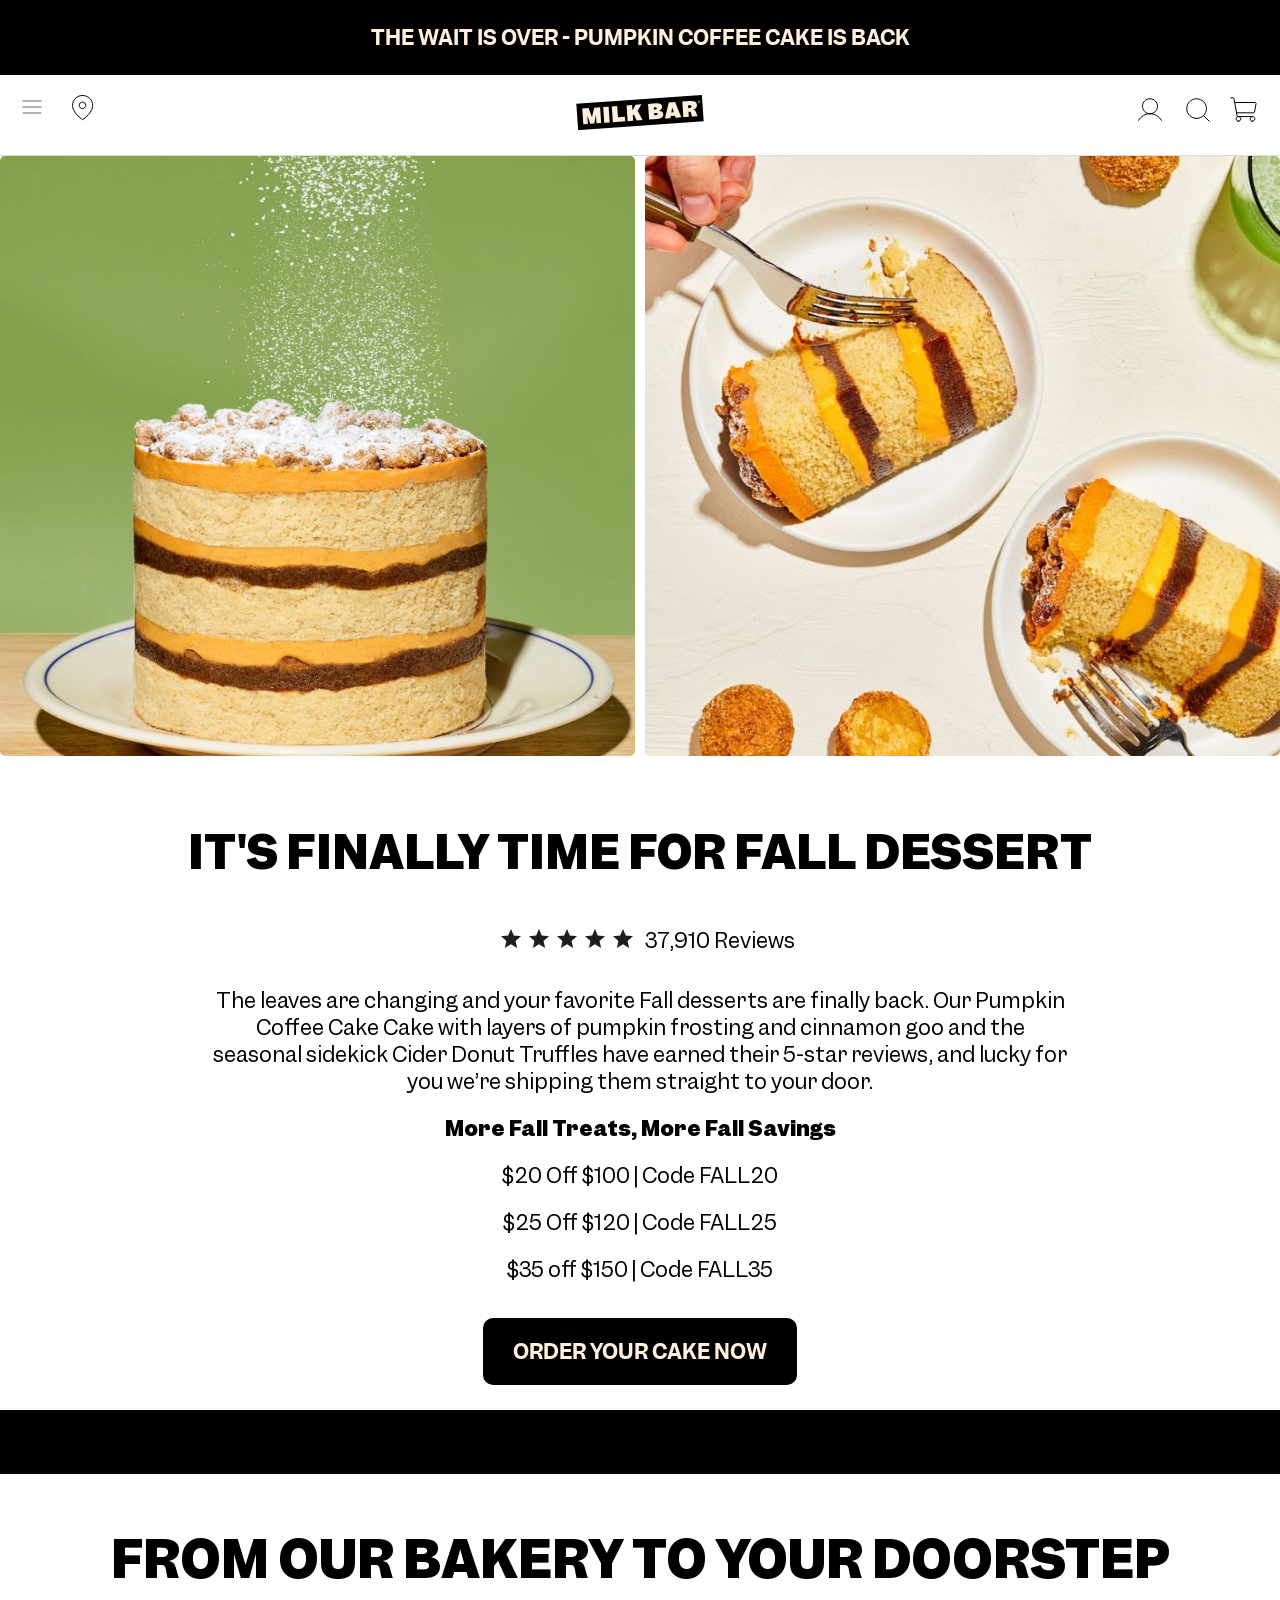
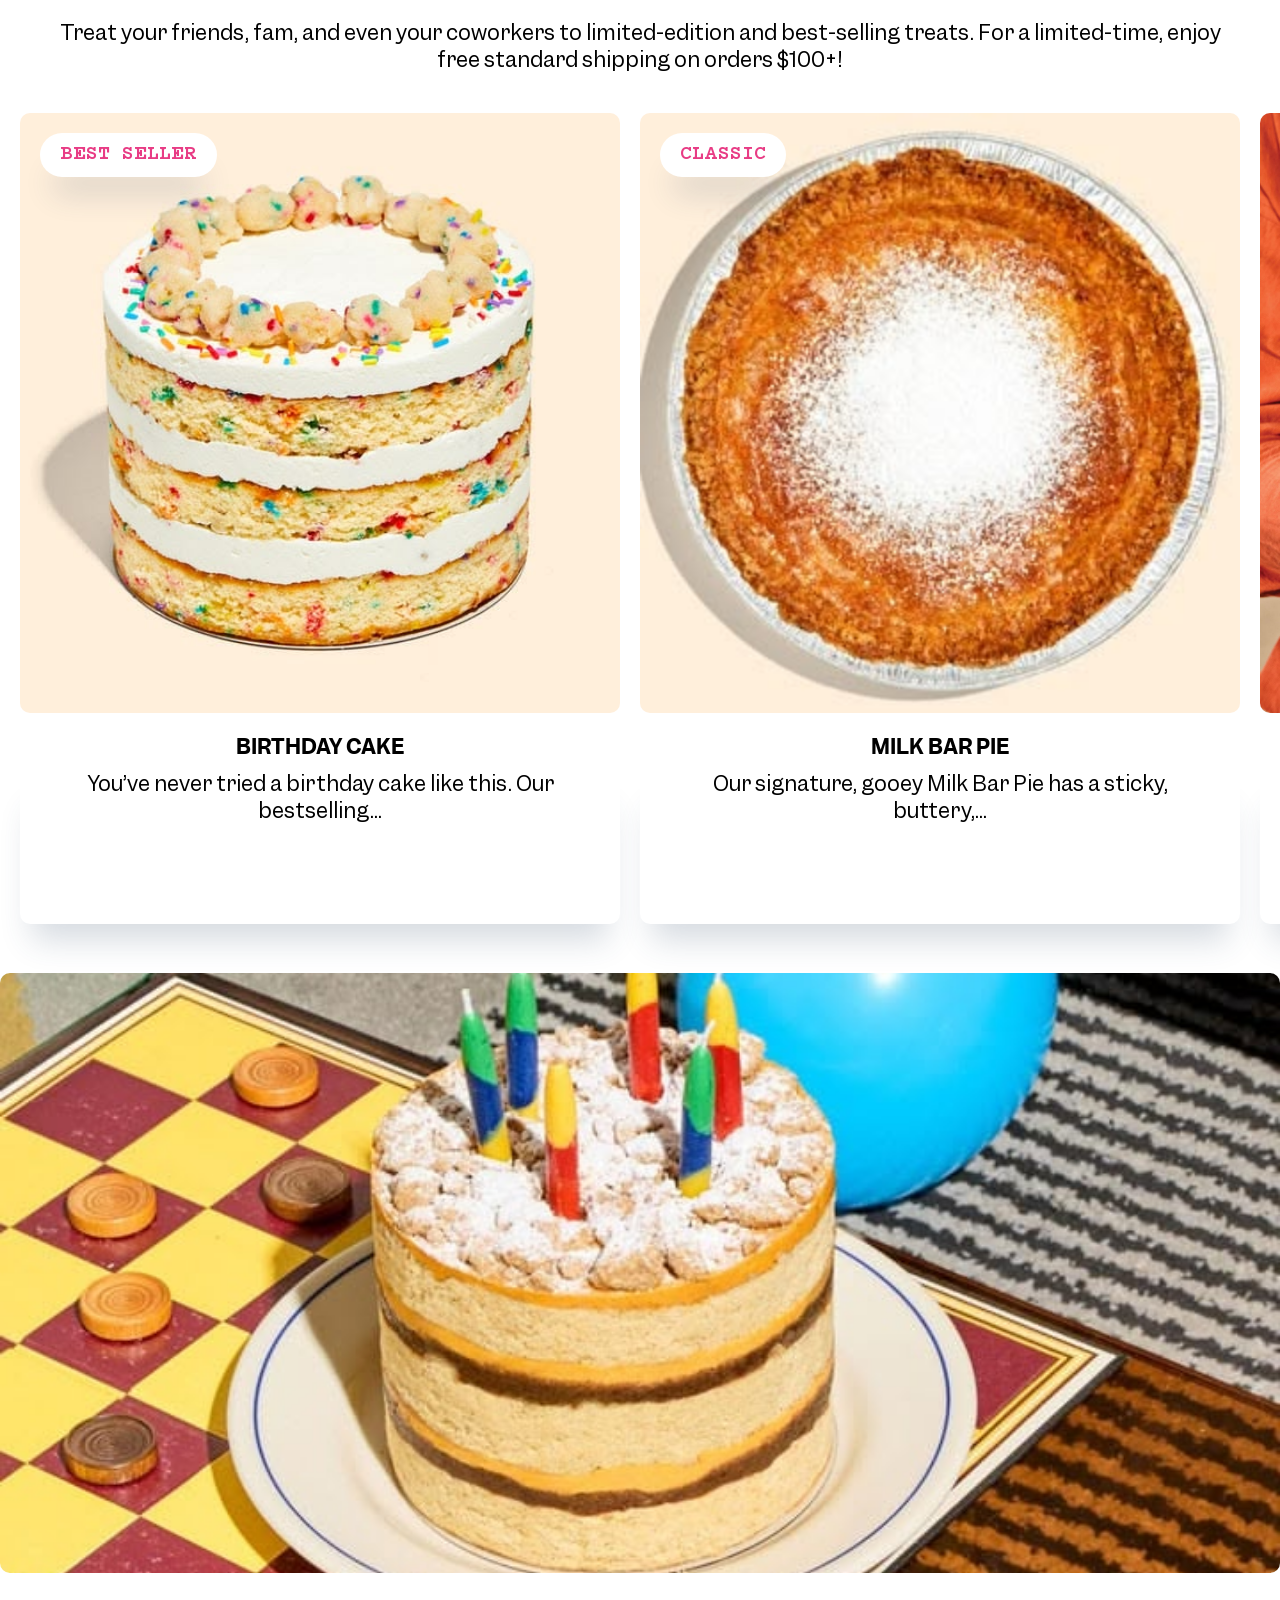
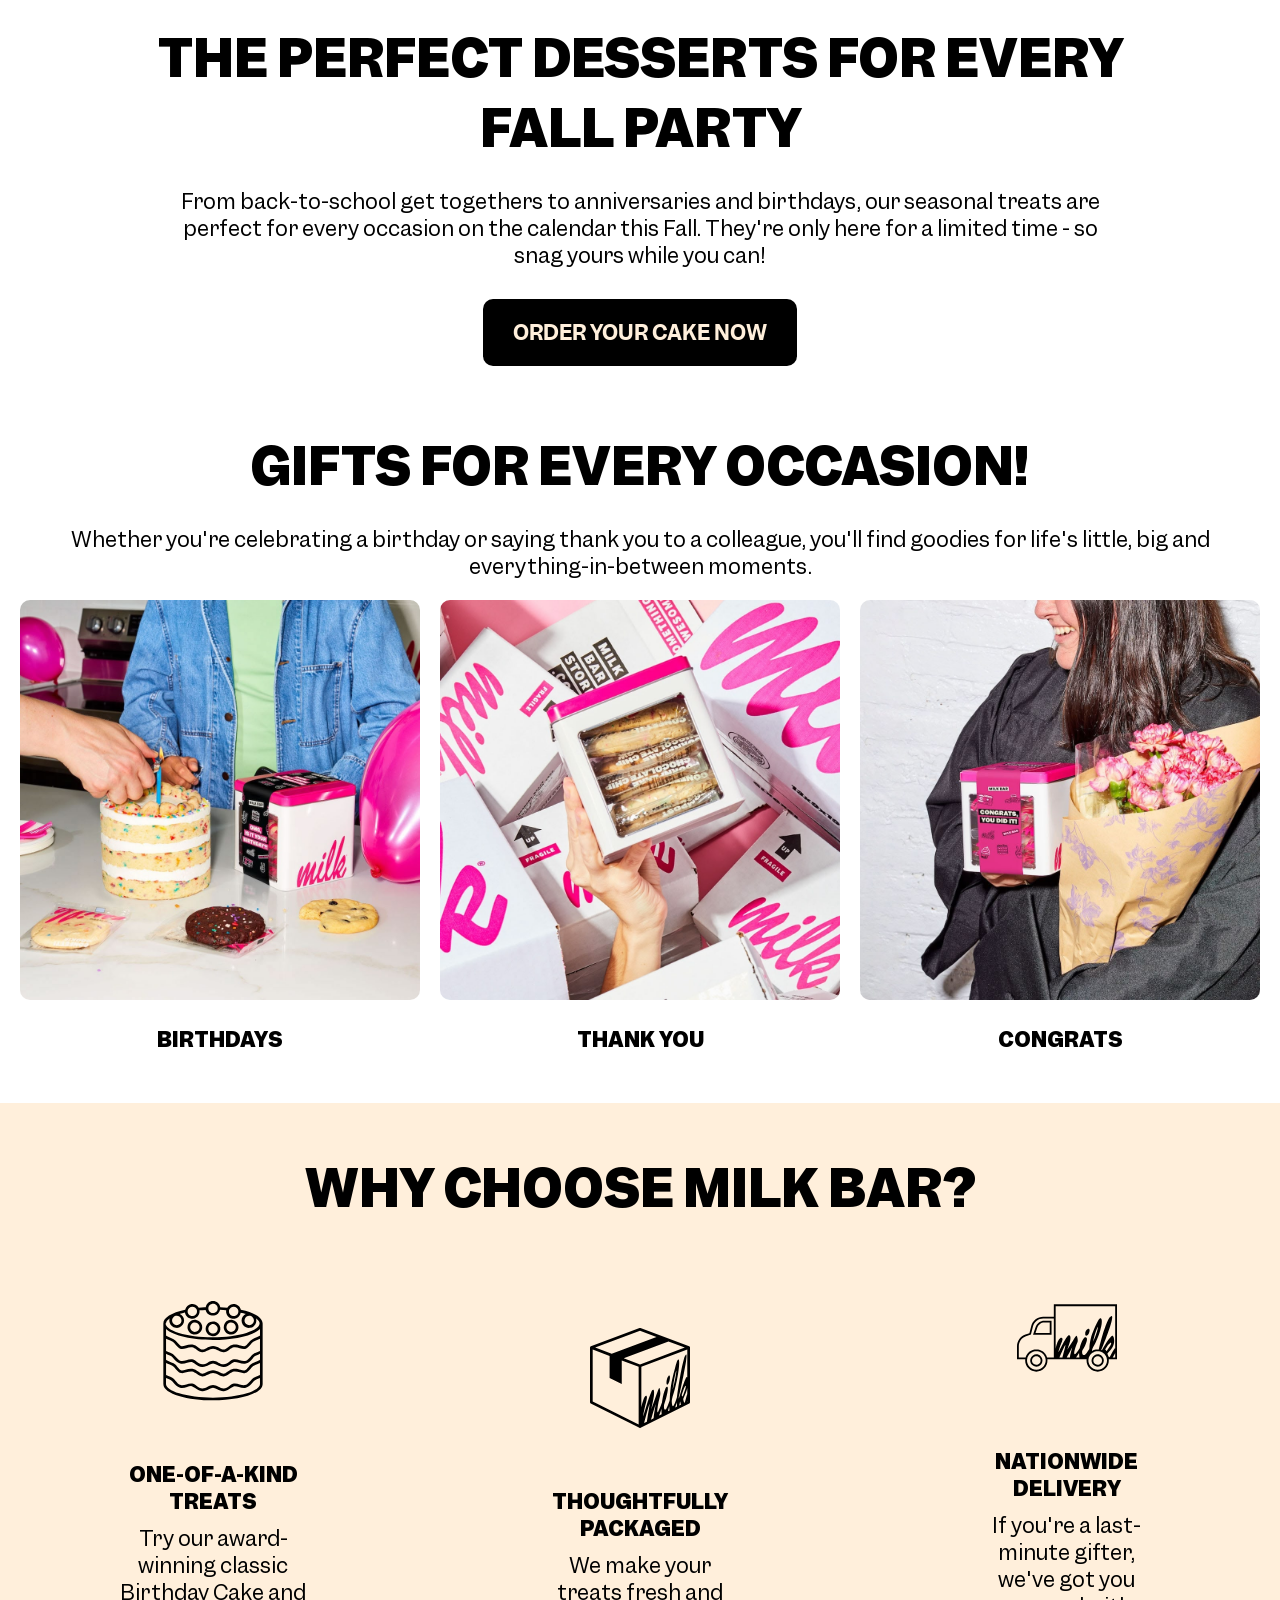
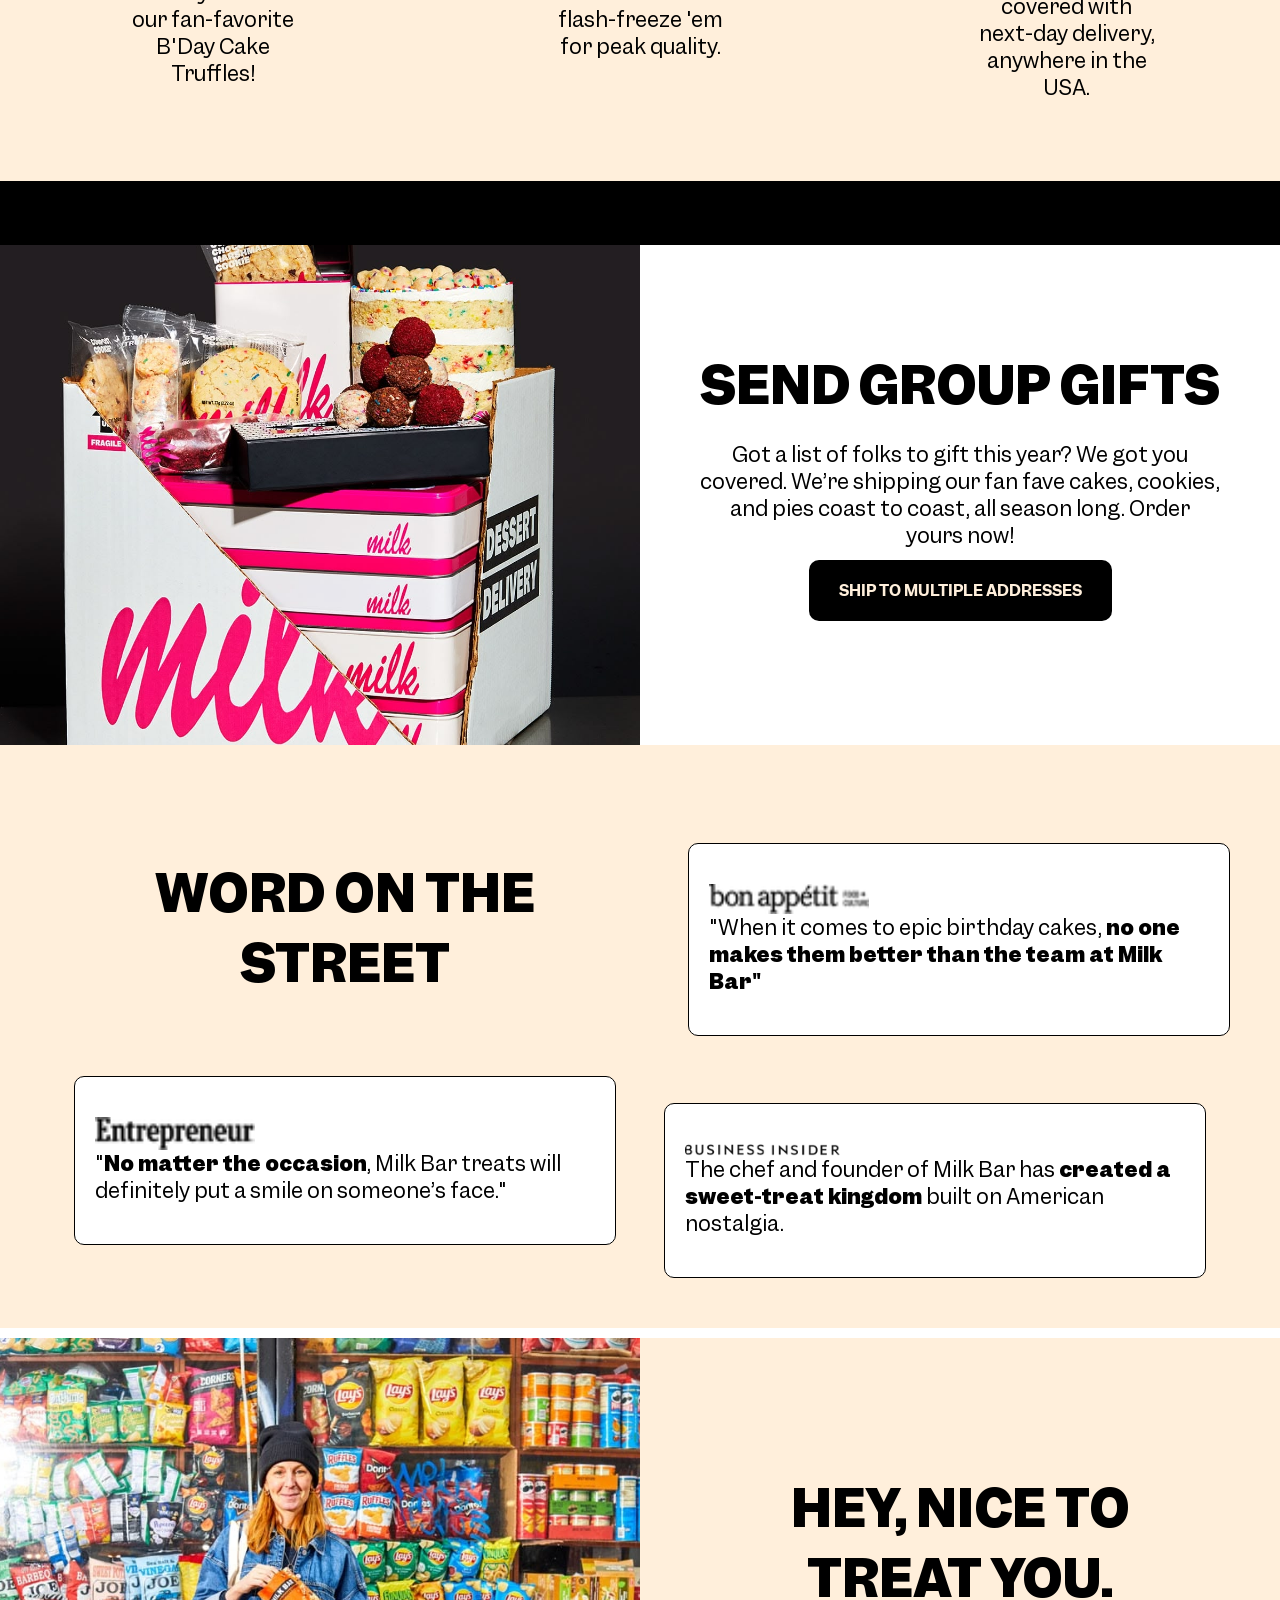
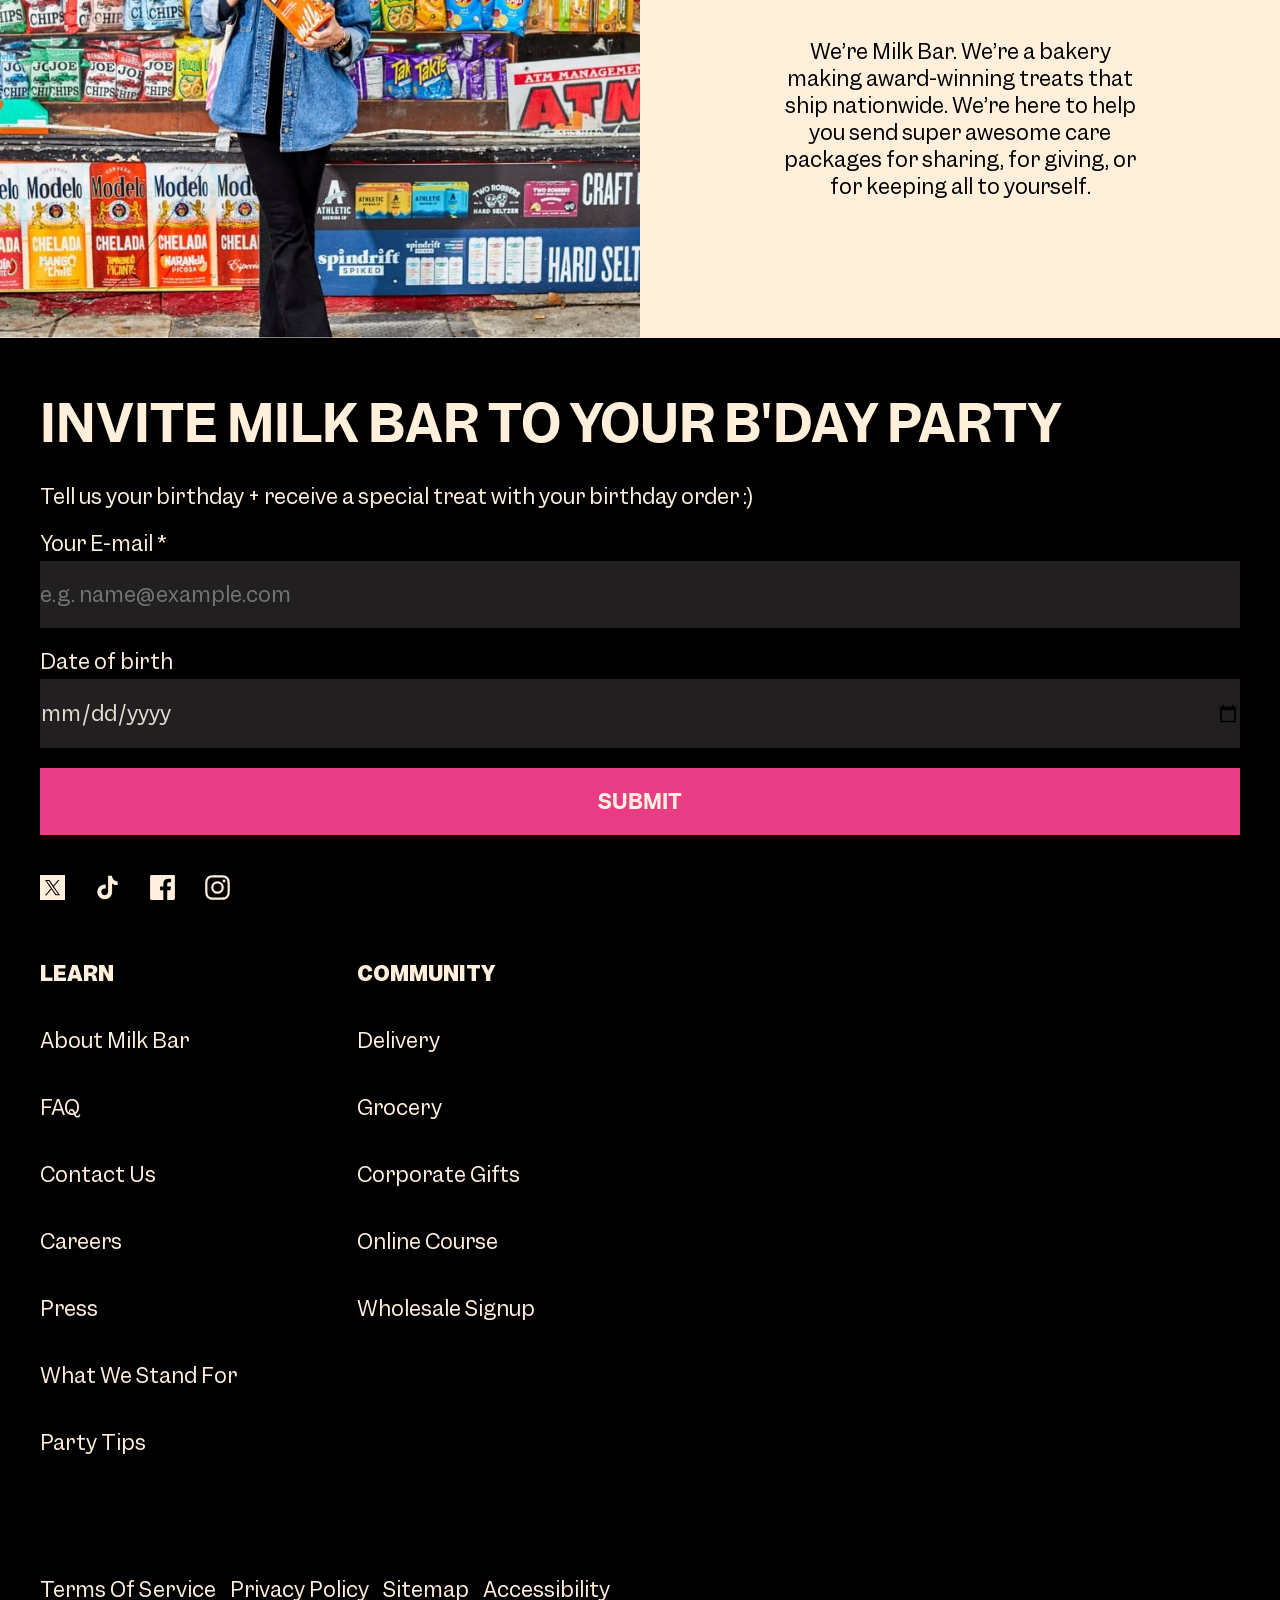
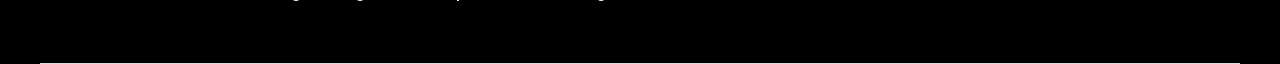
==== commit 2190f36a: "Add files via upload" ====
--- a/index.html
+++ b/index.html
@@ -1,5 +1,5 @@
 <!DOCTYPE html>
-<html lang="eng">
+<html lang="en">
 	
 <head>
 	<meta charset="UTF-8">
--- a/styles/style.css
+++ b/styles/style.css
@@ -93,7 +93,7 @@
 
 main > section:nth-of-type(2) {
 	display: grid;
-	grid-template-columns: 50% 50%;
+	grid-template-columns: 3fr 3fr;
 	grid-template-rows: max-content max-content;
 	gap: .1em;
 	row-gap: 1em;
@@ -251,7 +251,7 @@
 
 
 main > section:nth-of-type(3) > ul li {
-	display:grid;
+	display: grid;
 	grid-template-rows: repeat(3, auto);
 }
 /* Grid aanzetten en de rows aangeven van de carrousel card */
@@ -520,7 +520,7 @@
 
 main section:nth-of-type(5) ul {
 	display: flex;
-	justify-content: flex-start;
+	justify-content: space-evenly;
 	gap: 1em;
 	padding: 1em;
 	overflow-x: scroll;
@@ -533,34 +533,7 @@
 /*  "GIFTS FOR EVERY OCCASION!" | RESPONSIVENESS */
 /*************************************************/
 
-@media only screen and (max-width: 768px) {
-	main section:nth-of-type(5) p {
-		padding-left: 4em;
-		padding-right: 4em;
-	}
-}
-
-@media only screen and (min-width: 1280px) {
-	main section:nth-of-type(5) p {
-		padding-left: 20em;
-		padding-right: 20em;
-	}
-	main section:nth-of-type(5) img {
-		width: 25em;
-		height: 25em;
-	}
-	main section:nth-of-type(5) ul {
-		justify-content: center;
-		/* padding-left: 3em;
-		padding-right: 3em; */
-		overflow-x: hidden;
-	}
-}
-
-
-
-
-
+/* SCROLLBAR MOET VERWIJDERD WORDEN ALS HET SCHERM GROTER DAN 768PX WORDT */
 
 
 
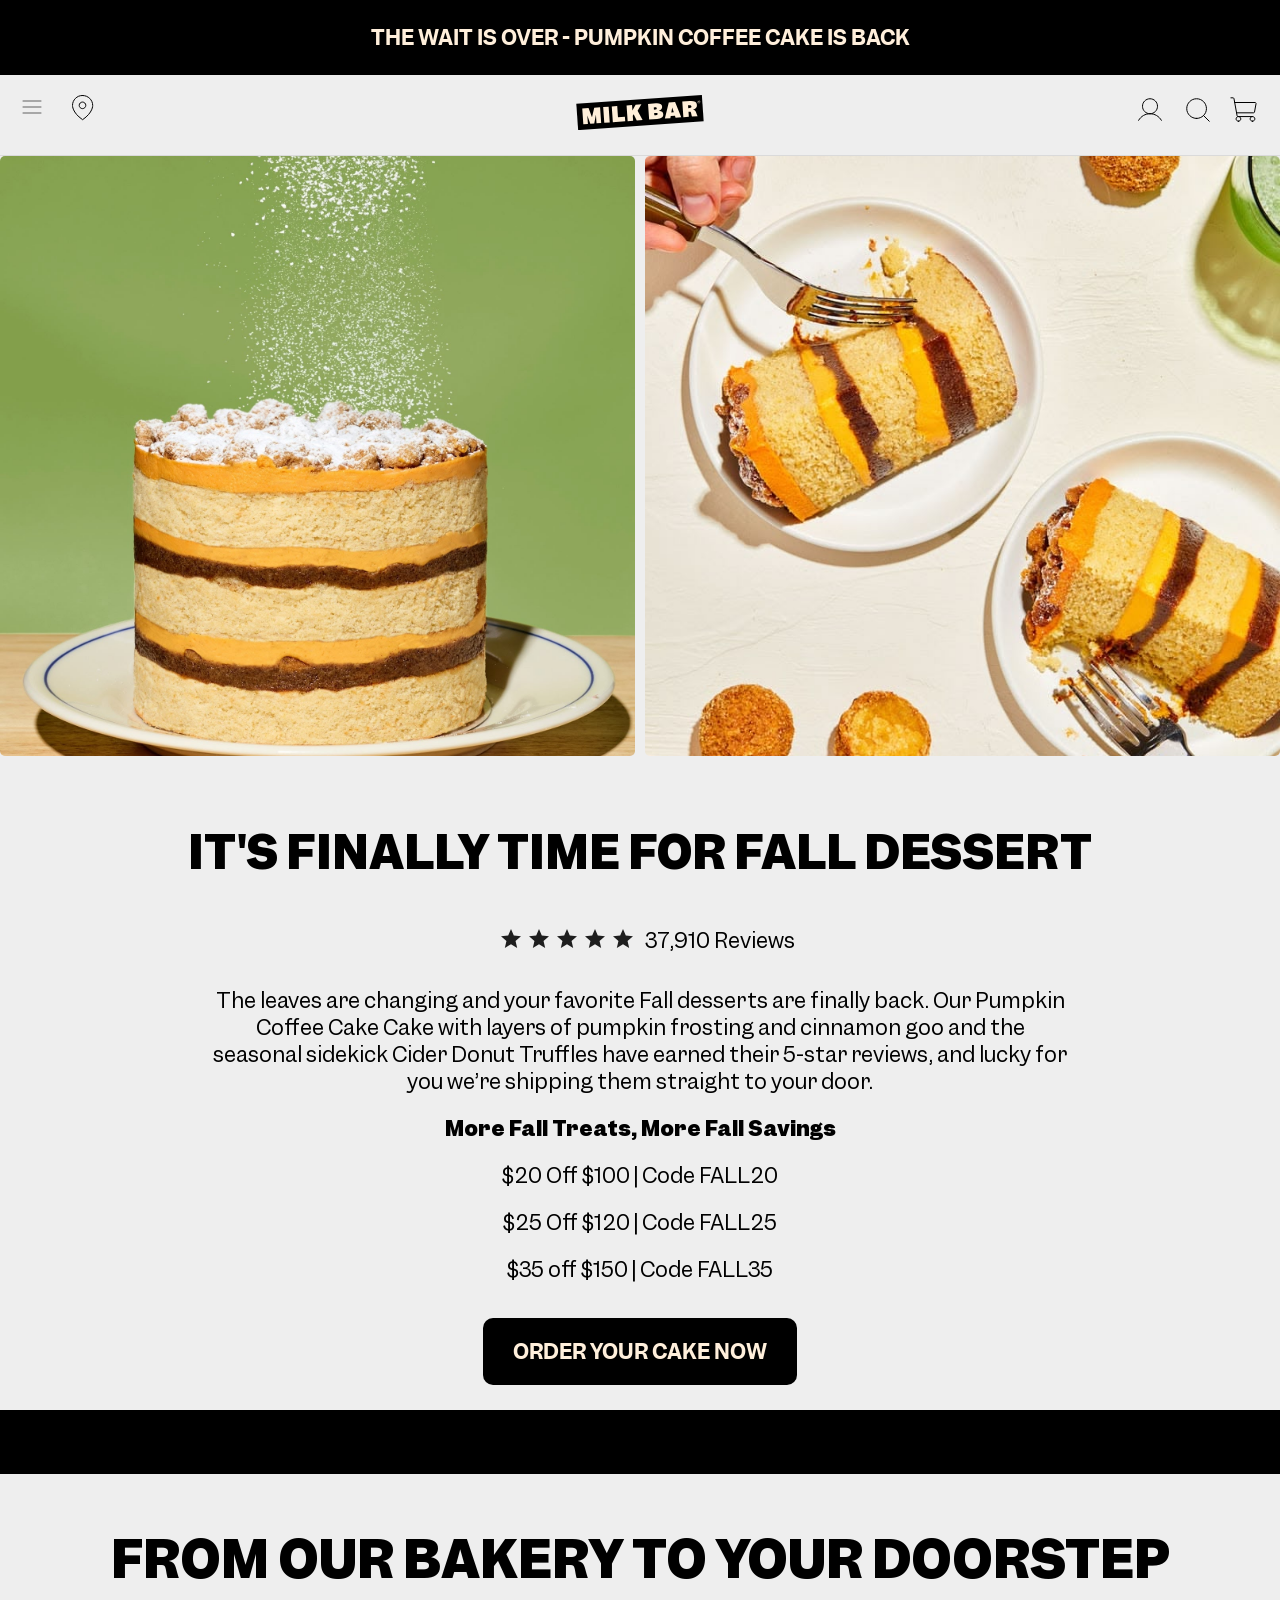
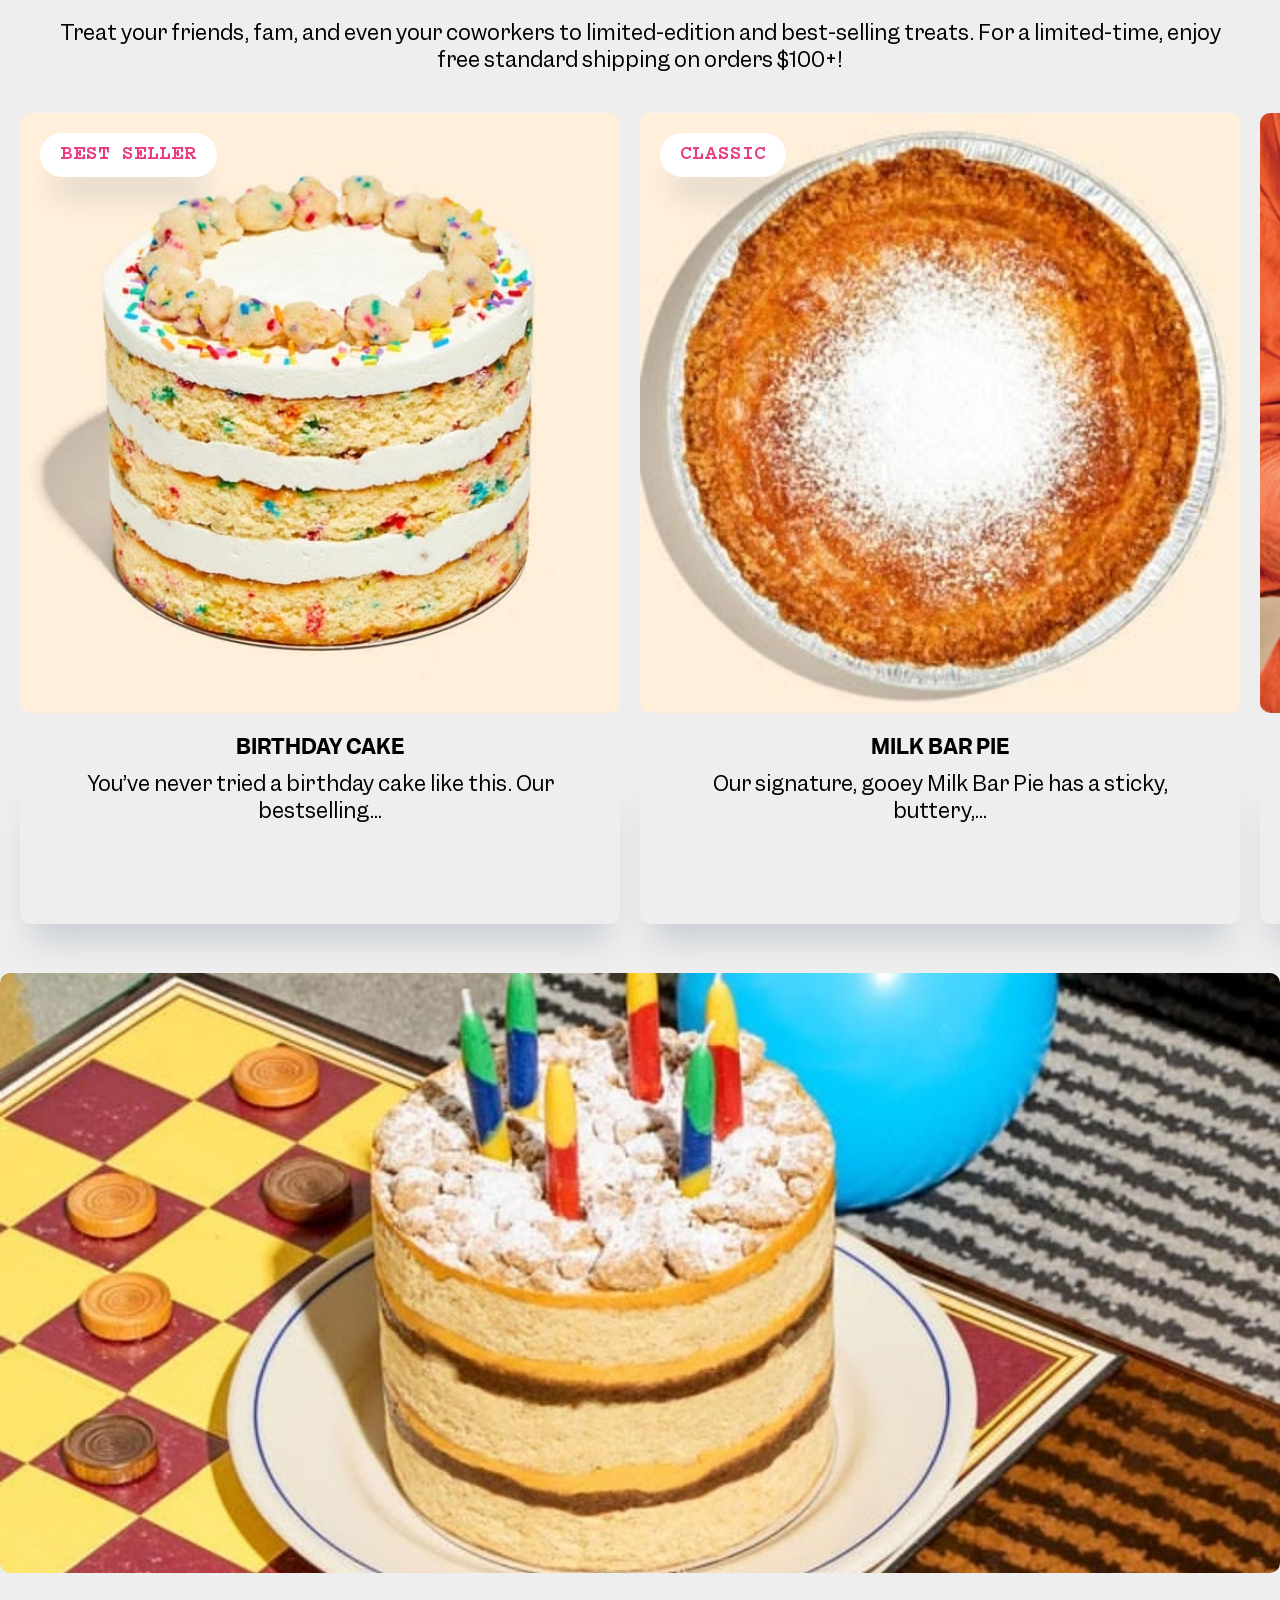
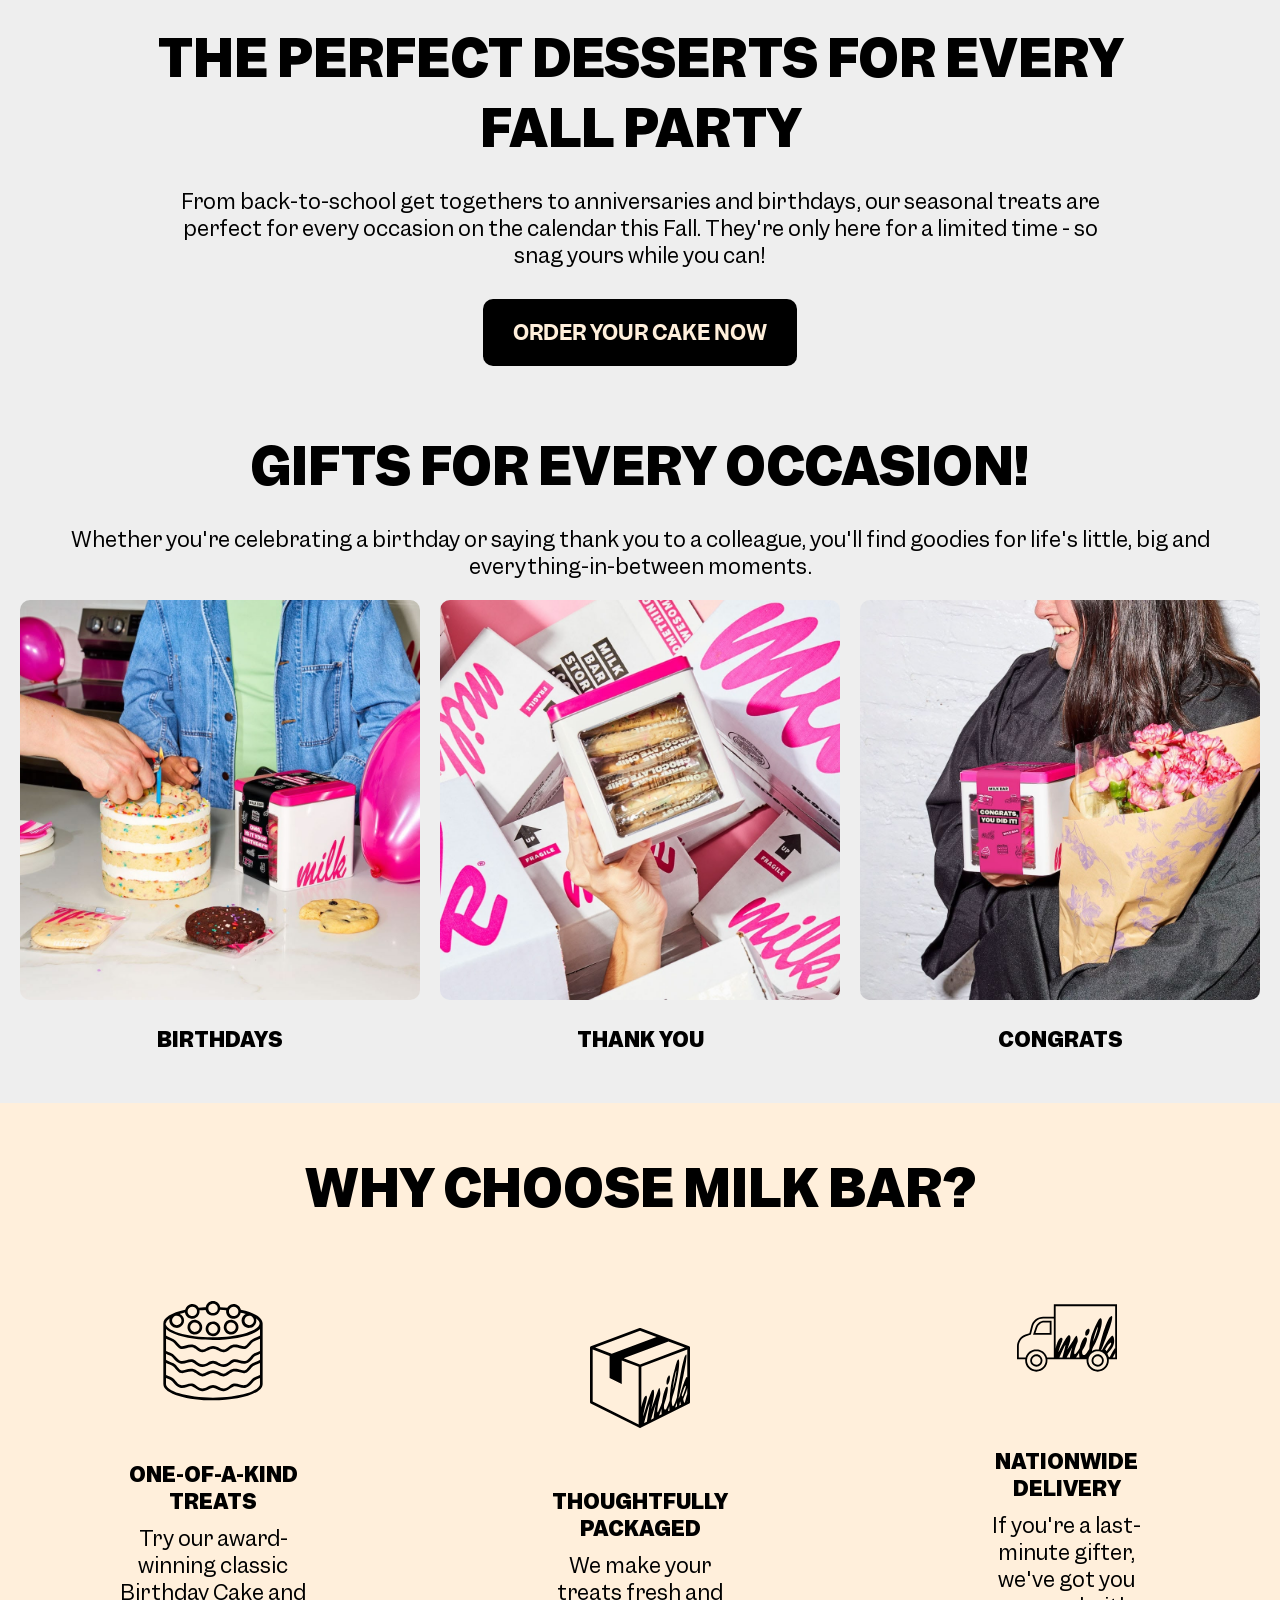
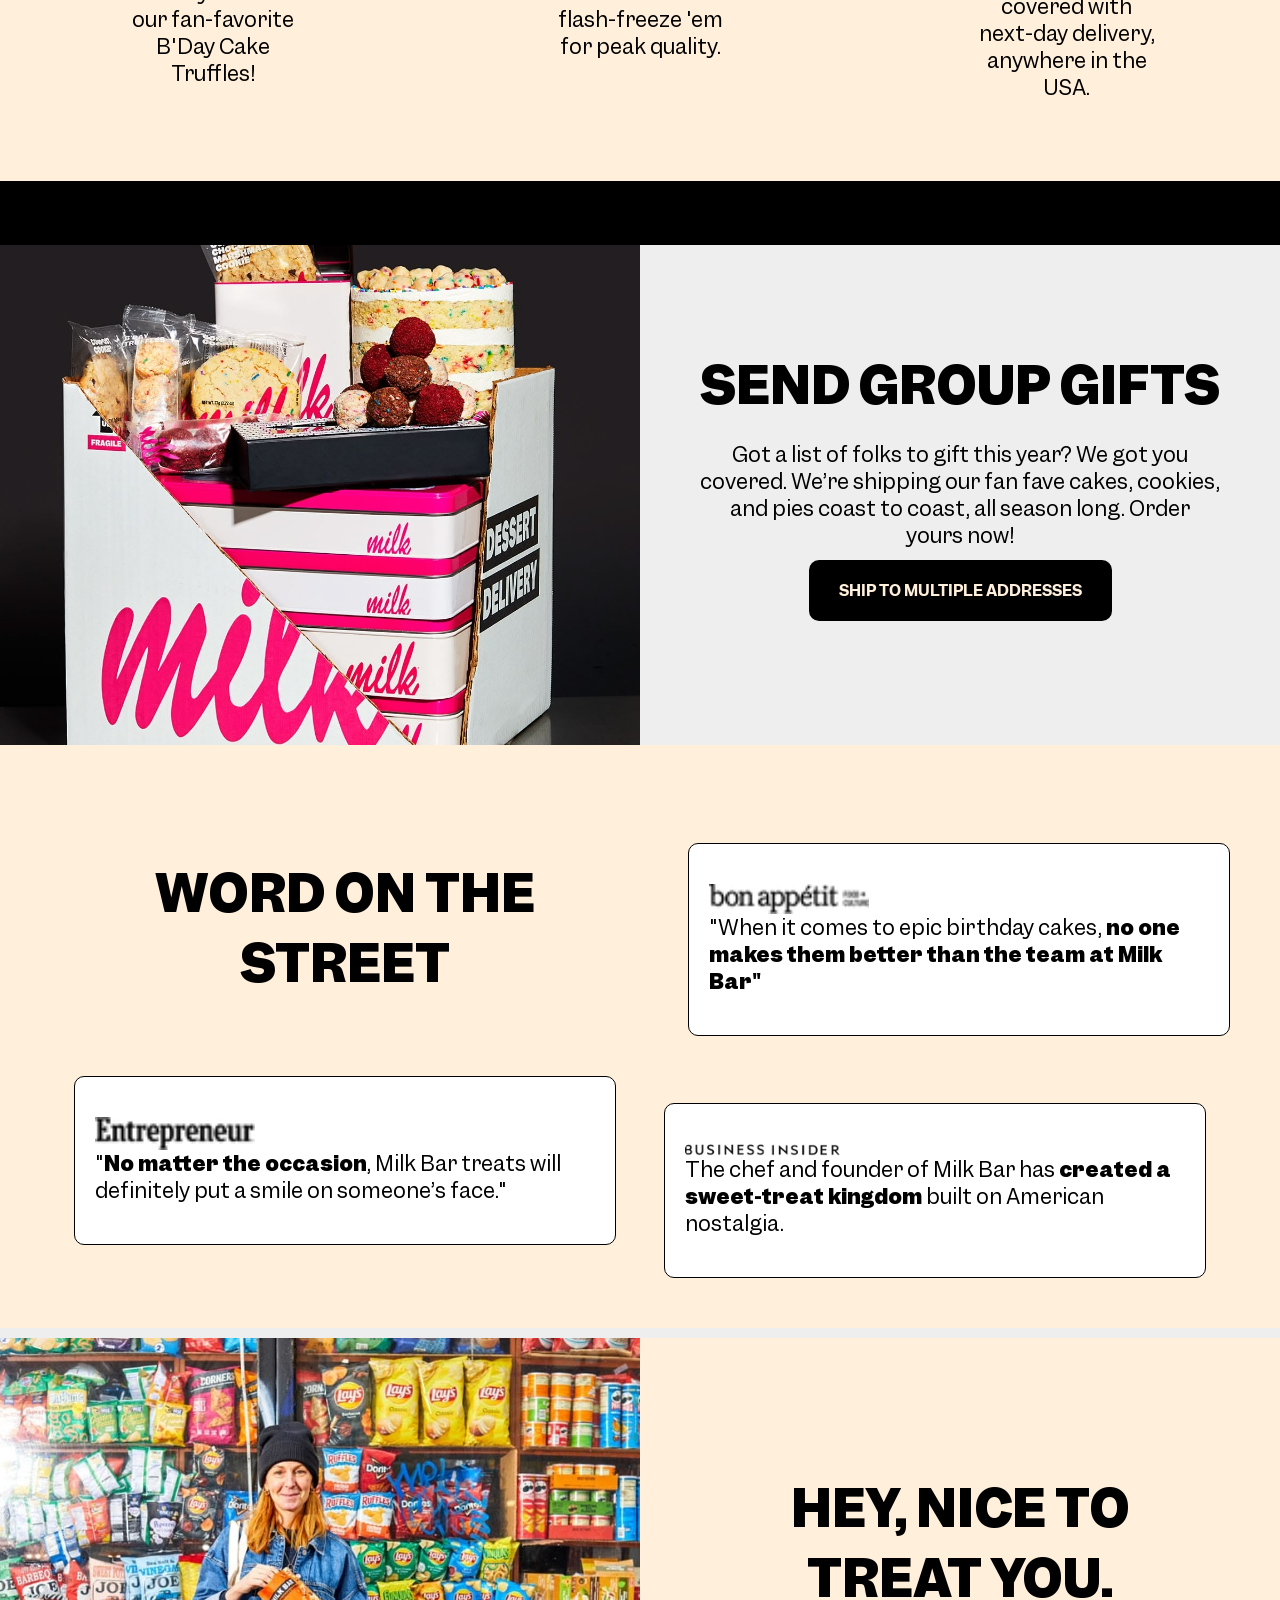
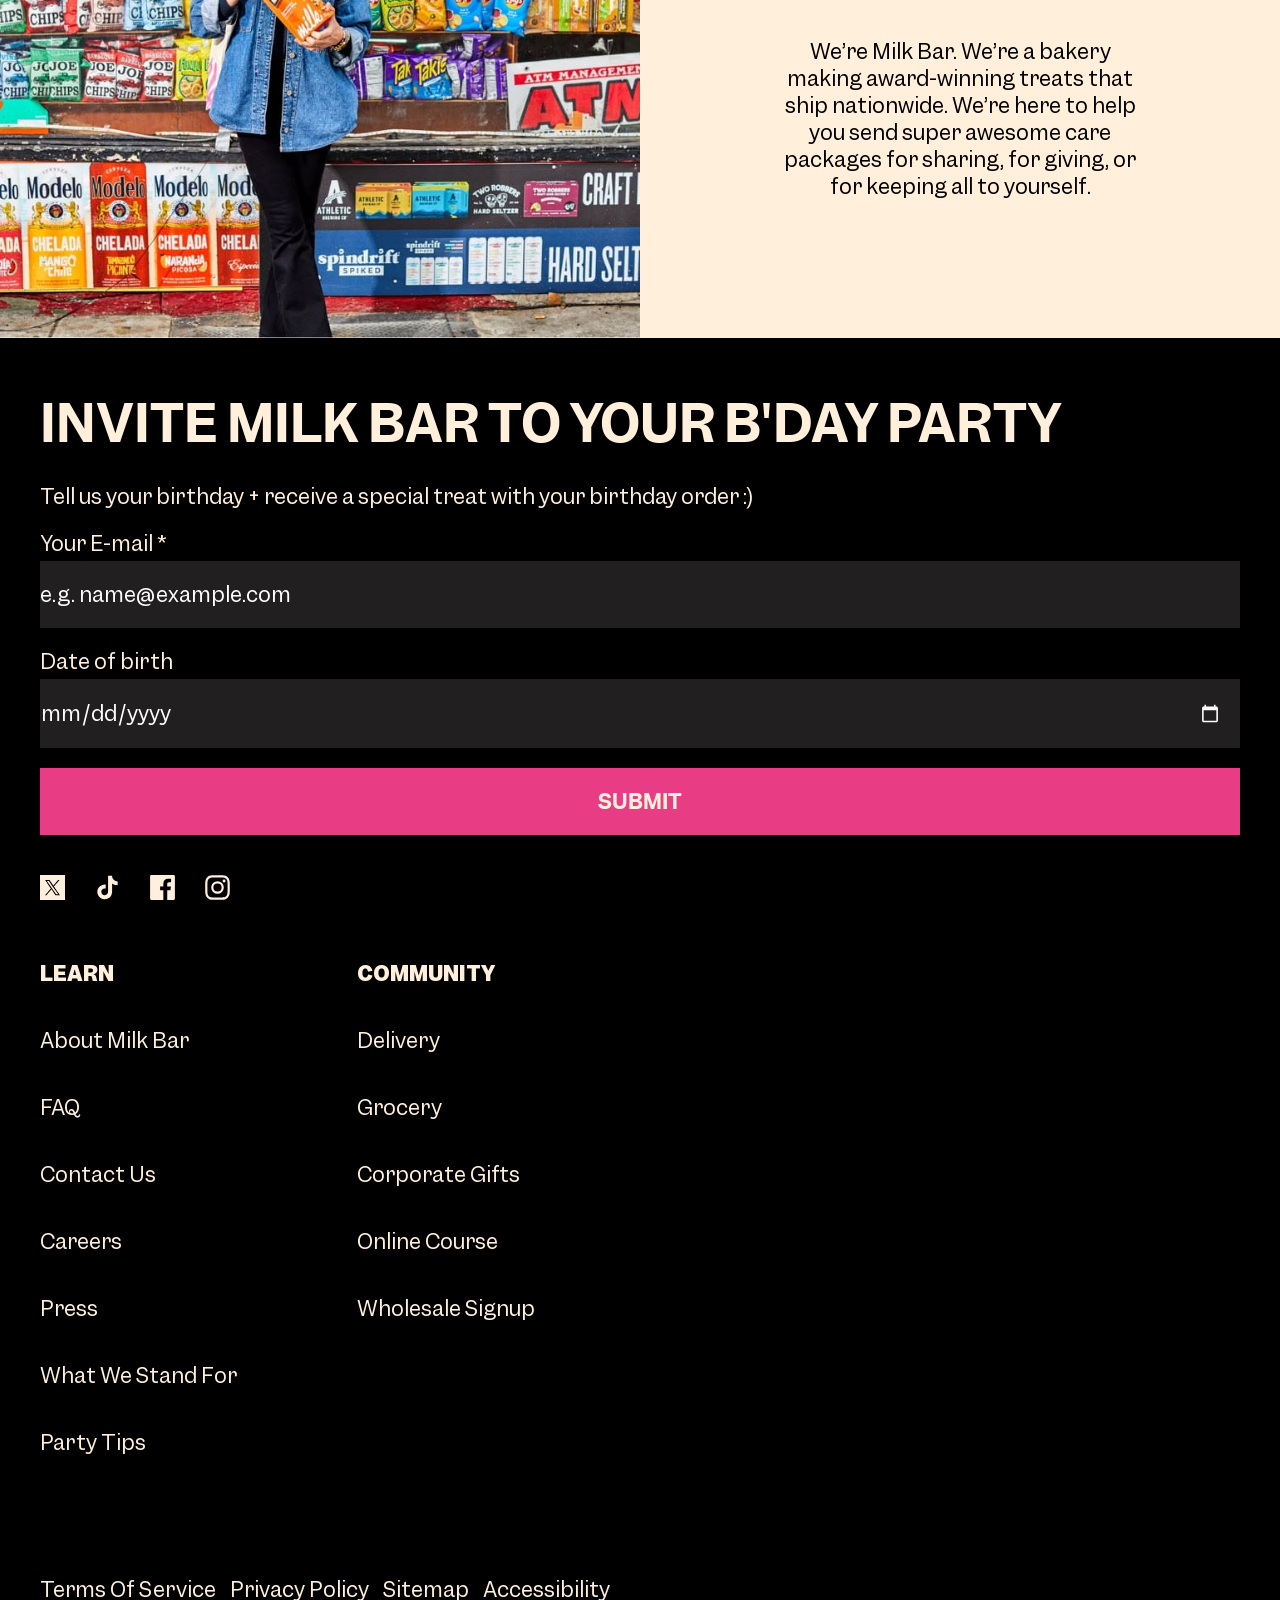
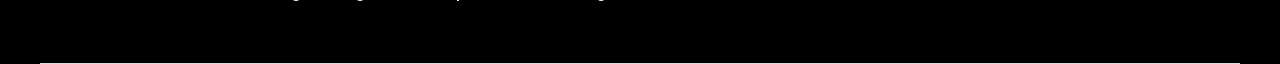
==== commit d496e41a: "Add files via upload" ====
--- a/index.html
+++ b/index.html
@@ -18,7 +18,7 @@
 		<nav>
 			<a href="#">The wait is over - Pumpkin coffee cake is back</a> 
 		<!-- nav mag weg (gedaan op 20/09/25)-->
-		 <!-- nav met grid maken -->
+		 <!-- nav met grid maken (gedaan na tweede studentassistente feedbacksessie)-->
 		</nav>
 		<nav>
 			<ul>
@@ -56,13 +56,26 @@
 		</nav>
 		<nav>
 			<ul>
-				<li>Desserts<a href="#"></a></li>
+				<li aria-label="Close menu"><button aria-hidden="true" href=""><svg xmlns="http://www.w3.org/2000/svg" fill="none" viewBox="0 0 24 24" style="max-width:18px;max-height:18px;">
+					<path stroke="#000" stroke-linecap="round" stroke-linejoin="round" stroke-width="2" d="m18.75 5.25-13.5 13.5m13.5 0L5.25 5.25"></path></svg></button></li>
+				<li>Order ASAP Delivery<a href="#"></a></li>
+				<li>Shop All<a href="#"></a></li>
 				<li>Birthday<a href="#"></a></li>
-				<li>Corporate Gifts<a href="#"></a></li>
 				<li>Bakeries<a href="#"></a></li>
 				<li>Grocery<a href="#"></a></li>
-				<li>More<a href="#"></a></li>
-				<li>Order ASAP Delivery<a href="#"></a></li>
+				<hr>
+				<li>More Milk Bar<a href="#"></a></li>
+				<li>About Us<a href="#"></a></li>
+				<li>What We Stand For<a href="#"></a></li>
+				<li>Corporate Gifting<a href="#"></a></li>
+				<li>Weddings<a href="#"></a></li>
+				<li>How We Ship<a href="#"></a></li>
+				<li>In Person Classes<a href="#"></a></li>
+				<li>Bake Club<a href="#"></a></li>
+				<li>Online Baking Class<a href="#"></a></li>
+				<li>Recipes<a href="#"></a></li>
+				<li>Contact Us<a href="#"></a></li>
+				<li>FAQ<a href="#"></a></li>
 			</ul>
 		</nav>
 	</header>
@@ -258,10 +271,10 @@
 			<p>Tell us your birthday + receive a special treat with your birthday order :)</p>
 
 			<label for="email">Your E-mail *</label>
-			<input type="email" name="email" placeholder="e.g. name@example.com">
+			<input type="email" id="email" name="email" placeholder="e.g. name@example.com">
 
 			<label for="date">Date of birth</label>
-			<input type="date" name="date of birth">
+			<input type="date" id="date" name="date of birth">
 
 			<button>Submit</button>
 		</form>
--- a/styles/styleGeneral.css
+++ b/styles/styleGeneral.css
@@ -1,6 +1,7 @@
 /****************/
 /*    GENERAL   */
 /****************/
+
 
 
 
@@ -41,6 +42,14 @@
 }
 
 
+
+
+
+
+
+
+
+
 /********************************/
 /* HUIDIGE STIJLING VERWIJDEREN */
 /********************************/
@@ -60,22 +69,74 @@
     /* text-decoration: underline; */
 }
 
+
+
+
+
+
+
+
+
+
 /*********************/
 /* CUSTOM PROPERTIES */
 /*********************/
 
 
 :root {
+    /* Primaire branding kleuren */
 	--color-text:#000000;
 	--color-background:#eeeeee;
 	--color-primary: #e83c85;
 	--color-secundary: #ffefdb;
     --color-borders: #e2e0d3;
 
+    /* Overige kleuren */
     --color-light-lines: #f2f2f2;
     --color-light-pink: #f8c3da;
     --color-light-grey: #f6f6ee;
-}
+    --color-white: #ffffff; 
+    --color-light-brown: #dadada;
+    --color-dark-purple: #211f20;
+
+    --color-dropshadow: #334a6733;
+
+    /* buttons en a's */
+    --color-button-bg: #000000;
+    --color-button-text: #ffefdb;
+    --color-button-hover: #281d1d;
+}
+
+@media (prefers-color-scheme: dark) {
+    :root {
+    /* Primaire branding kleuren */
+	--color-text:#ddcbcb;
+	--color-background:#171616;
+	--color-primary: #e83c85;
+	--color-secundary: #ffefdb;
+    --color-borders: #a6a6a2;
+
+    /* Overige kleuren */
+    --color-light-lines: #f2f2f2;
+    --color-light-pink: #f8c3da;
+    --color-light-grey: #f6f6ee;
+    --color-white: #171616; 
+    --color-light-brown: #352a23;
+    --color-dark-purple: #211f20;
+
+    --color-dropshadow: #01010233;
+
+    /* buttons en a's */
+    --color-button-bg: #571537;
+    --color-button-text: #ffefdb;
+    --color-button-hover: #190909;
+    }
+
+    svg {
+        filter: invert(1);
+    }
+}
+
 
 
 
@@ -84,6 +145,10 @@
 /* TEKST */
 /*********/
 
+body {
+    background-color: var(--color-background);
+    color: var(--color-text);
+}
 
 h1, h2, h3 {
     font-family: "Garnett";
@@ -104,10 +169,22 @@
     font-family: "Garnett";
 }
 
-a, button, link {
+a, button {
     font-family: "Garnett";
     font-weight: 600;
     text-transform: uppercase;
+}
+
+a:focus, button:focus {
+    outline: var(--color-primary);
+    outline-width: 2px;
+    outline-style: dotted;
+    outline-color: var(--color-primary);
+}
+/* Uitleg van de verschillende states: https://zellwk.com/blog/style-hover-focus-active-states/ */
+
+footer li a:hover {
+    background-color: var(--color-primary);  
 }
 
 ul {
@@ -116,6 +193,12 @@
     margin: 0;
     padding: 0;
 }
+
+
+
+
+
+
 
 
 
@@ -139,23 +222,41 @@
     border-radius: 10px;
 }
 
+button:hover {
+    background-color: var(--color-button-hover);
+}
+
+button:focus {
+    background-color: var(--color-button-hover);
+}
+
+button:active {
+    background-color: var(--color-button-hover);
+}
+
 @media only screen and (min-width: 1280px) {
     button, a {
         font-size: 20px;
-
-    }
-}
-
-
-
-/****************/
-/*  EERSTE NAV  */
-/****************/
+    }
+}
+
+
+
+
+
+
+
+
+
+
+/***********************************/
+/*  "THE WAIT IS OVER" EERSTE NAV  */
+/***********************************/
 
 nav:first-child {
 	display: flex;
 	justify-content: center;
-	background-color: var(--color-text);
+	background-color: #000000;
 	padding-top: 1.2em;
 	padding-bottom: 1.2em;
 	color: var(--color-secundary);
@@ -170,16 +271,22 @@
 
 
 
+
+
+
+
+
+
 /*************/
 /*  NAV BAR  */
 /*************/
 
 body header nav:nth-of-type(2) {
-    background-color: white;
+    background-color: var(--color-background);
 }
 
 body header nav:nth-of-type(2) ul li button {
-    color: black;
+    color: var(--color-text);
     background: none;
     border: none;
     padding: 0;
@@ -199,7 +306,7 @@
 }
 
 body nav:nth-of-type(2) {
-    border-bottom:1px solid #dadada;
+    border-bottom:1px solid var(--color-light-brown);
 
 }
 
@@ -216,8 +323,6 @@
     grid-column-start: 1;
     
     justify-self: center;
-    gap: 0.1fr;
-
 }
 
 header nav:nth-of-type(2) ul li:nth-of-type(3) img {
@@ -261,11 +366,15 @@
     top: 0;
 	z-index: 2;
 }
-/* Dit zorgt ervoor dat mijn navs mee gaan op de pagina, dit heb ik geleerd door de volgende link: https://www.w3schools.com/howto/howto_js_navbar_sticky.asp */
+/* Dit zorgt ervoor dat mijn navs mee gaan op de pagina, dit heb ik geleerd door de volgende link: 
+https://www.w3schools.com/howto/howto_js_navbar_sticky.asp */
+
+
+
 
 
 /************************/
-/*  RESPONSIVE | NAV	*/
+/*  RESPONSIVE | NAV    */
 /************************/
 
 /* https://www.browserstack.com/guide/responsive-design-breakpoints */
@@ -273,7 +382,7 @@
 /* 0 - 480px is voor smaller smartphones */
 /* 481 - 768px is voor tablets en larger smartphones */
 /* 769 - 1024px is voor laptops, grotere tablets in landscape en small desktop */
-/* 1280px is voor larger desktops en monitors */
+/* 1280px is voor grotere desktops en monitors */
 
 @media only screen and (max-width: 768px) {
     header nav:nth-of-type(2) ul li:nth-of-type(3) img {
@@ -283,12 +392,11 @@
         padding-left: 5px;
         padding-right: 5px;
 
-
         grid-row-start: 1;
         grid-column-start: 2;
 
         justify-self: center;
-}
+    }
 }
 
 @media only screen and (max-width: 480px) {
@@ -303,6 +411,7 @@
         white-space: nowrap;
         width: 1px;
     }
+    /* Verberg de nav maar het wordt wel nog opgenoemd in de voiceover */
 
     header nav:nth-of-type(2) ul li:nth-of-type(3) img {
         width: 80px;
@@ -320,23 +429,99 @@
 
 
 
+
+
 /**************************/
 /*  JS NAV HAMBURGERMENU  */
 /**************************/
 
-body header nav:nth-of-type(3) ul {
-    display: none;
+header > nav:nth-of-type(3) > ul > li > button {
+    order: -1;
+
+    color: var(--color-text);
+    background: none;
+    border: none;
+    padding: 0;
+    margin: 0;
+    width: 24px;
+    height: 24px;
+
+    position: absolute;
+    top: 2rem;
+    right: 1rem;
+}
+
+header > nav:nth-of-type(3) { 
     position: fixed;
-    background-color: white;
-    padding: 1em;
-    box-shadow: var(--color-text);
-}
-
-body header nav:nth-of-type(3) ul.yay {
-    display: block;
-}
-
-
+
+    top: 0;
+    left: 0;
+    width: 20vw;
+    height: 100%;
+    bottom: 0;
+    background-color: var(--color-white);
+
+    padding-left: 2rem;
+    padding-right: 1rem;
+    padding-top: 4rem;
+  
+    translate:-100% 0%;
+
+    transition:translate .3s;
+}
+
+header > nav:nth-of-type(3).toonMenu {
+    translate:0% 0%;
+}
+
+header > nav:nth-of-type(3) > ul > li {
+    font-weight: 600;
+    text-transform: uppercase;
+    font-size: 15px;
+
+    padding-top: .1rem;
+    padding-bottom: .1rem;
+
+    cursor: pointer;
+}
+
+header > nav:nth-of-type(3) > ul > li a:focus {
+    outline: var(--color-primary);
+    outline-width: 2px;
+    outline-style: dotted;
+    outline-color: var(--color-primary);
+}
+
+header > nav:nth-of-type(3) > ul > hr {
+    width: 5vw;
+    margin-top: 1rem;
+    margin-bottom: 1rem;
+}
+
+header > nav:nth-of-type(3) > ul > li:nth-of-type(7) {
+    color: var(--color-primary);
+}
+
+
+header > nav:nth-of-type(3) > ul li:hover {
+    color: var(--color-primary);
+}
+/* Dit is mij gelukt door een voorbeeld van Sanne 't Hooft 
+https://codepen.io/shooft/pen/myepoJo?editors=1100 */
+
+
+
+
+
+/*******************************************/
+/*  JS NAV HAMBURGERMENU | RESPONSIVENESS  */
+/*******************************************/
+
+@media only screen and (max-width: 768px) {
+    header > nav:nth-of-type(3) {
+        width: 50vw;
+    }
+}
 
 
 
@@ -346,7 +531,7 @@
 
 
 footer {
-	background-color: var(--color-text);
+	background-color: #000000;
 	color: var(--color-secundary);
 
     padding-left: 2em;
@@ -369,12 +554,16 @@
     padding-bottom: .2em;
 }
 
+footer > form > input::placeholder {
+    color: #ffffff;
+}
+
 footer form input {
     font-family: "Garnett";
     padding-top: 1em;
     padding-bottom: 1em;
-    background-color: #211f20;
-    color: var(--color-borders);
+    background-color: var(--color-dark-purple);
+    color: #ffffff;
     border-style: none;
 }
 
@@ -387,10 +576,14 @@
     padding-bottom: 1em;
 }
 
+footer form input[type="date"]::-webkit-calendar-picker-indicator {
+    filter: invert(1);
+    padding-right: 20px;
+}
+
 footer form button:hover {
     color: var(--color-text);
 }
-
 
 footer img {
 	width: 25px;
--- a/styles/style.css
+++ b/styles/style.css
@@ -15,15 +15,8 @@
 
 
 
-/*********************/
-/* CUSTOM PROPERTIES */
-/*********************/
-:root {
-	--color-text:#000000;
-	--color-background:#eeeeee;
-	--color-primary: #e83c85;
-	--color-secundary: #ffefdb;
-}
+
+
 
 
 
@@ -31,7 +24,6 @@
 /******************************/
 /* INFORMATIE NAV ZWARTE BALK */
 /******************************/
-
 
 main section:nth-of-type(1) ul {
 	display: flex;
@@ -58,6 +50,9 @@
 }
 
 
+
+
+
 /********************************/
 /*  RESPONSIVENESS HOMEPAGINA	*/
 /********************************/
@@ -78,11 +73,16 @@
 
 
 
+
+
+
+
+
+
+
 /********************************************************/
 /*	HERO SECTION "IT'S FINALLY TIME FOR FALL DESSERTS"	*/
 /********************************************************/
-
-
 
 main section:nth-of-type(2) > img {
 	width: 100%;
@@ -132,8 +132,9 @@
 	grid-column-start: 1;
 	grid-column-end: -1;
 	text-align: center;
-}
-
+
+	background-color: var(--color-button-bg);
+}
 
 
 main > section:nth-of-type(2) p:nth-of-type(1) {
@@ -145,7 +146,6 @@
 	text-align: start;
 }
 /* Rating cijfers onder de Hero images centreren op 1 lijn */
-
 
 
 
@@ -180,12 +180,21 @@
 }
 
 
+
+
+
+
+
+
+
+
 /************************************************************/
 /*	"AWARD-WINNING DESSERTS FROM NYC'S #1 BAKERY" ELEMENT	*/
 /************************************************************/
 
 main > article {
-	background-color: var(--color-text);
+	background-color: #000000;
+	overflow: hidden;
 }
 /* Is het semantisch correcte code om hier een article omheen te plaatsen? */
 
@@ -226,6 +235,13 @@
 
 
 
+
+
+
+
+
+
+
 /********************************************************/
 /* "FROM OUR BAKERY TO YOUR DOORSTEP" CARROUSEL SECTION */
 /********************************************************/
@@ -271,7 +287,7 @@
 
 	margin:1em 0 0 1em;
 	padding: .5em 1em .5em 1em;
-	background-color:rgb(255, 255, 255);
+	background-color: var(--color-white);
 	border-radius: 2em;
 	font-family: "Pitch";
 	text-transform: uppercase;
@@ -289,7 +305,7 @@
 
 main > section:nth-of-type(3) > ul li p {
 	padding-bottom: 2em;
-	box-shadow: 0 28px 30px -12px #334a6733;
+	box-shadow: 0 28px 30px -12px var(--color-dropshadow);
 	/* Box-shadow is uit de code gehaald van Milk Bar - https://milkbarstore.com */
 	border-radius: 10px;
 }
@@ -349,7 +365,7 @@
 }
 
 main > section:nth-of-type(3) ::-webkit-scrollbar-track {
-    background-color: #f8c3da;
+    background-color: var(--color-light-pink);
     margin-left: 1em;
     margin-right: 1em;
     border-radius: 30px;
@@ -365,26 +381,6 @@
 
 
 
-/* VIJFDE SECTIE VAN DE PAGINA HEEFT EEN ROZE SCROLLBAR */
-
-main > section:nth-of-type(5) ::-webkit-scrollbar {
-    width: 0.1em;
-}
-
-main > section:nth-of-type(5) ::-webkit-scrollbar-track {
-    background-color: #f8c3da;
-    margin-left: 1em;
-    margin-right: 1em;
-    border-radius: 30px;
-
-}
-
-main > section:nth-of-type(5) ::-webkit-scrollbar-thumb {
-    background-color: var(--color-primary);
-    border-radius: 30px;
-}
-
-/* https://www.youtube.com/watch?v=lvKK2fs6h4I */
 
 /*******************************************************/
 /* "FROM OUR BAKERY TO YOUR DOORSTEP" | RESPONSIVENESS */
@@ -415,10 +411,12 @@
 
 
 
+
+
+
 /*******************************************************/
 /* "THE PERFECT DESSERTS FOR EVERY FALL PARTY" SECTION */
 /*******************************************************/
-
 
 main section:nth-of-type(4) {
 	display: flex;
@@ -459,7 +457,7 @@
     border: none;
     font-size: 15px;
     color: var(--color-secundary);
-    background-color: var(--color-text);
+    background-color: var(--color-button-bg);
     margin: 15px;
     padding-left: 30px;
     padding-right: 30px;
@@ -475,6 +473,8 @@
 
 
 
+
+
 /****************************************************************/
 /* "THE PERFECT DESSERTS FOR EVERY FALL PARTY" | RESPONSIVENESS */
 /****************************************************************/
@@ -496,10 +496,12 @@
 
 
 
+
+
+
 /****************************************/
 /*  "GIFTS FOR EVERY OCCASION!" SECTION */
 /****************************************/
-
 
 main section:nth-of-type(5) h2, main section:nth-of-type(5) p {
 	text-align: center;
@@ -527,13 +529,43 @@
 	padding-bottom: 2em;
 }
 
+main > section:nth-of-type(5) ::-webkit-scrollbar {
+    width: 0.1em;
+}
+
+main > section:nth-of-type(5) ::-webkit-scrollbar-track {
+    background-color: var(--color-light-pink);
+    margin-left: 1em;
+    margin-right: 1em;
+    border-radius: 30px;
+
+}
+
+main > section:nth-of-type(5) ::-webkit-scrollbar-thumb {
+    background-color: var(--color-primary);
+    border-radius: 30px;
+}
+
+/* https://www.youtube.com/watch?v=lvKK2fs6h4I */
+
+
 
 
 /*************************************************/
 /*  "GIFTS FOR EVERY OCCASION!" | RESPONSIVENESS */
 /*************************************************/
 
-/* SCROLLBAR MOET VERWIJDERD WORDEN ALS HET SCHERM GROTER DAN 768PX WORDT */
+@media only screen and (min-width: 1024px) {
+	main > section:nth-of-type(5) ::-webkit-scrollbar {
+		display: none;
+	}
+}
+
+
+
+
+
+
 
 
 
@@ -541,9 +573,9 @@
 /*  "WHY CHOOSE MILK BAR?" SECTION */
 /***********************************/
 
-
 main section:nth-of-type(6) {
 	background-color: var(--color-secundary);
+	color: #000000;
 	display: flex;
 	flex-direction: column;
 	align-items: center;
@@ -598,6 +630,8 @@
 
 
 
+
+
 /********************************************/
 /*  "WHY CHOOSE MILK BAR?" | RESPONSIVENESS */
 /********************************************/
@@ -664,12 +698,18 @@
 
 
 
+
+
+
+
+
+
 /*******************************************************/
 /*  "SHAKING UP THE DESSERT GAME SINCE 2008" P ELEMENT */
 /*******************************************************/
 
 main > article:nth-of-type(2) {
-	background-color: var(--color-text);
+	background-color: #000000;
 }
 /* Is het semantisch correcte code om hier een article omheen te plaatsen? */
 
@@ -710,6 +750,13 @@
 
 
 
+
+
+
+
+
+
+
 /*******************************/
 /*  "SEND GROUP GIFTS" SECTION */
 /*******************************/
@@ -750,7 +797,7 @@
     border: none;
     font-size: 15px;
     color: var(--color-secundary);
-    background-color: var(--color-text);
+    background-color: var(--color-button-bg);
     margin: 15px;
     padding-left: 30px;
     padding-right: 30px;
@@ -764,6 +811,9 @@
 }
 
 
+
+
+
 /****************************************/
 /*  "SEND GROUP GIFTS" | RESPONSIVENESS */
 /****************************************/
@@ -820,6 +870,13 @@
 
 
 
+
+
+
+
+
+
+
 /************************************************/
 /*  "WORD ON THE STREET" TESTIMONIALS SECTION	*/
 /************************************************/
@@ -831,6 +888,7 @@
 	padding-right: 2em;
 	align-items: center;
 	justify-items: center;
+	color: #000000;
 	/* https://css-tricks.com/snippets/css/a-guide-to-flexbox/ */
 
 	background-color: var(--color-secundary);
@@ -843,14 +901,14 @@
 
 
 	width: 25em;
-	background-color: white;
+	background-color: #ffffff;
 	padding-left: 1em;
 	padding-right: 1em;
 	padding-top: 2em;
 	padding-bottom: 2em;
 	border-radius: 10px;
 	border-style: solid;
-	border-color: black;
+	border-color: #000000;
 	border-width: 1px;
 	/* https://www.w3schools.com/cssref/pr_border-width.php */
 	/* https://www.w3schools.com/css/css_border_color.asp */
@@ -870,14 +928,14 @@
 
 
 	width: 25em;
-	background-color: white;
+	background-color: #ffffff;
 	padding-left: 1em;
 	padding-right: 1em;
 	padding-top: 2em;
 	padding-bottom: 2em;
 	border-radius: 10px;
 	border-style: solid;
-	border-color: black;
+	border-color: #000000;
 	border-width: 1px;
 
 	margin-top: 2em;
@@ -896,14 +954,14 @@
 
 
 	width: 25em;
-	background-color: white;
+	background-color: #ffffff;
 	padding-left: 1em;
 	padding-right: 1em;
 	padding-top: 2em;
 	padding-bottom: 2em;
 	border-radius: 10px;
 	border-style: solid;
-	border-color: black;
+	border-color: #000000;
 	border-width: 1px;
 
 	margin-top: 2em;
@@ -929,6 +987,9 @@
 }
 
 
+
+
+
 /******************************************/
 /*  "WORD ON THE STREET" | RESPONSIVENESS */
 /******************************************/
@@ -964,6 +1025,12 @@
 		grid-row-start: 2;
 	}
 }
+
+
+
+
+
+
 
 
 
@@ -1003,6 +1070,9 @@
 	padding-left: 2em;
 	padding-right: 2em;
 }
+
+
+
 
 
 /**********************************************/
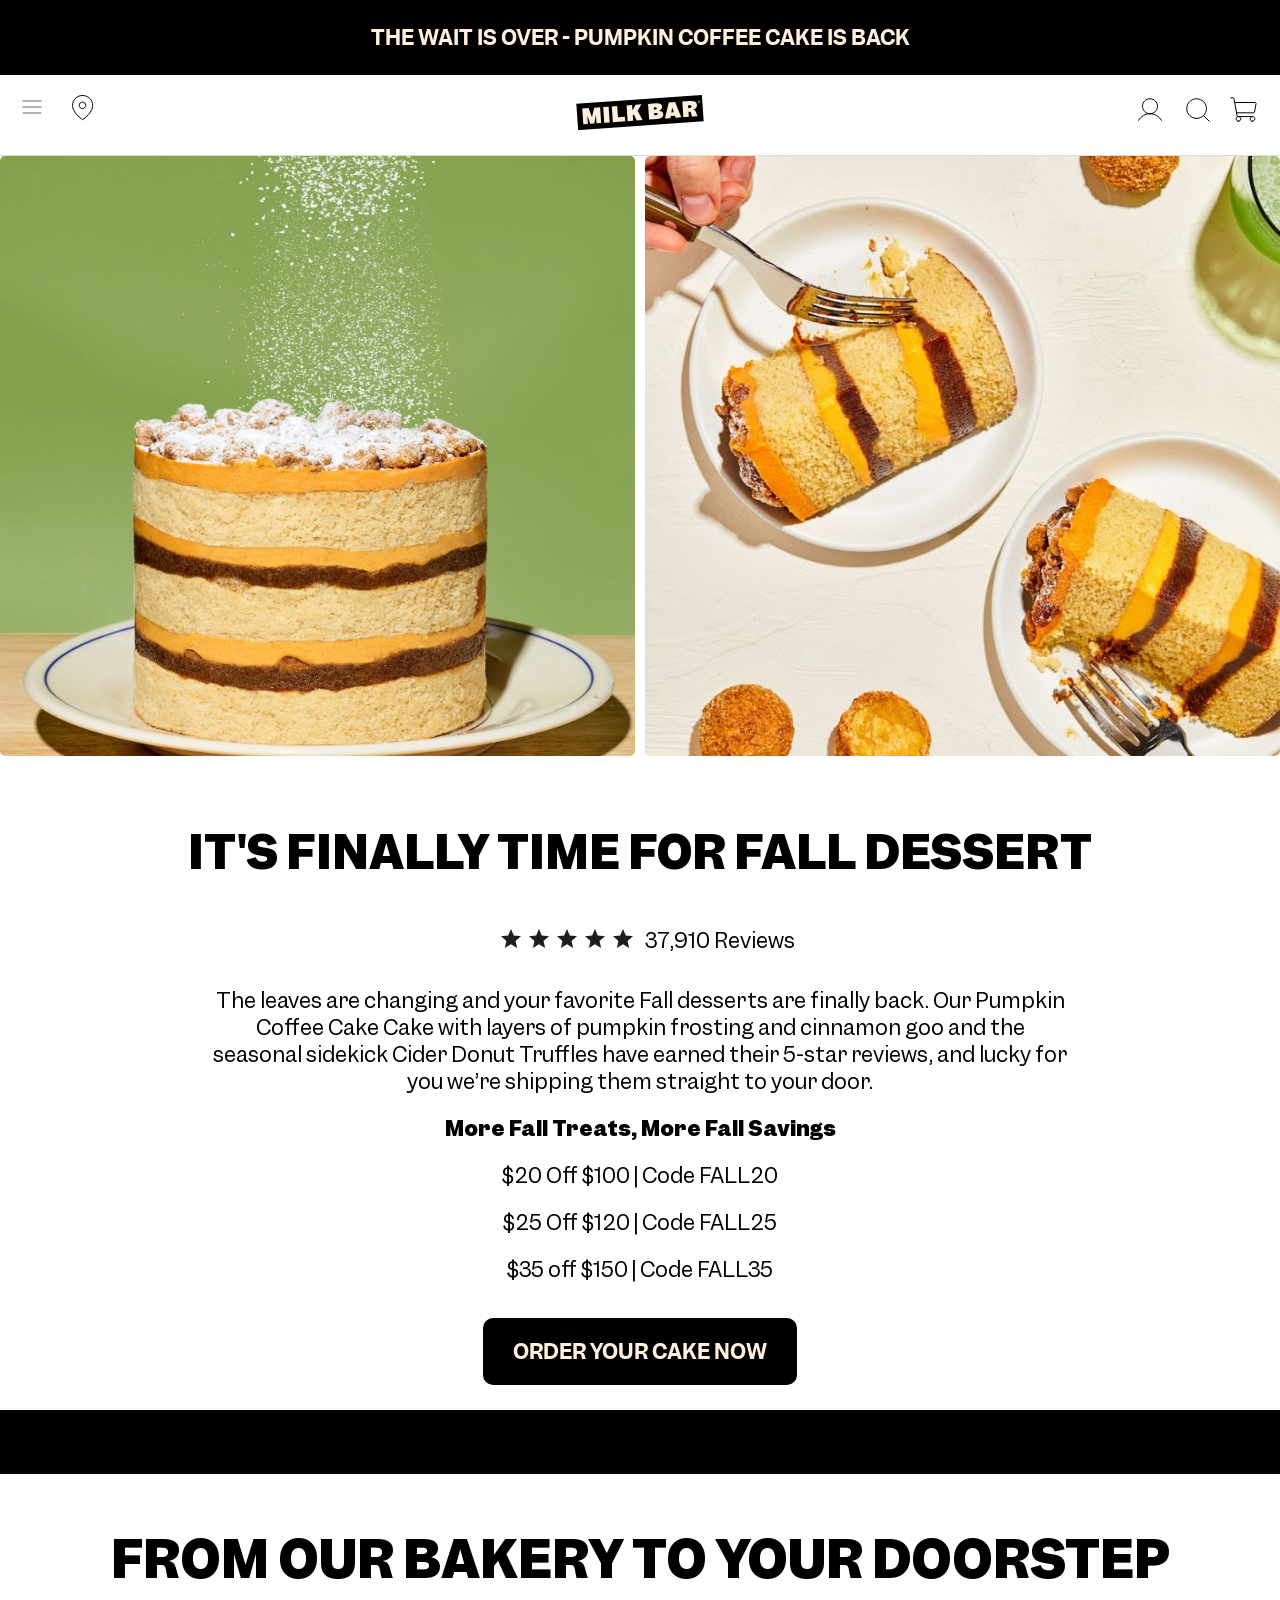
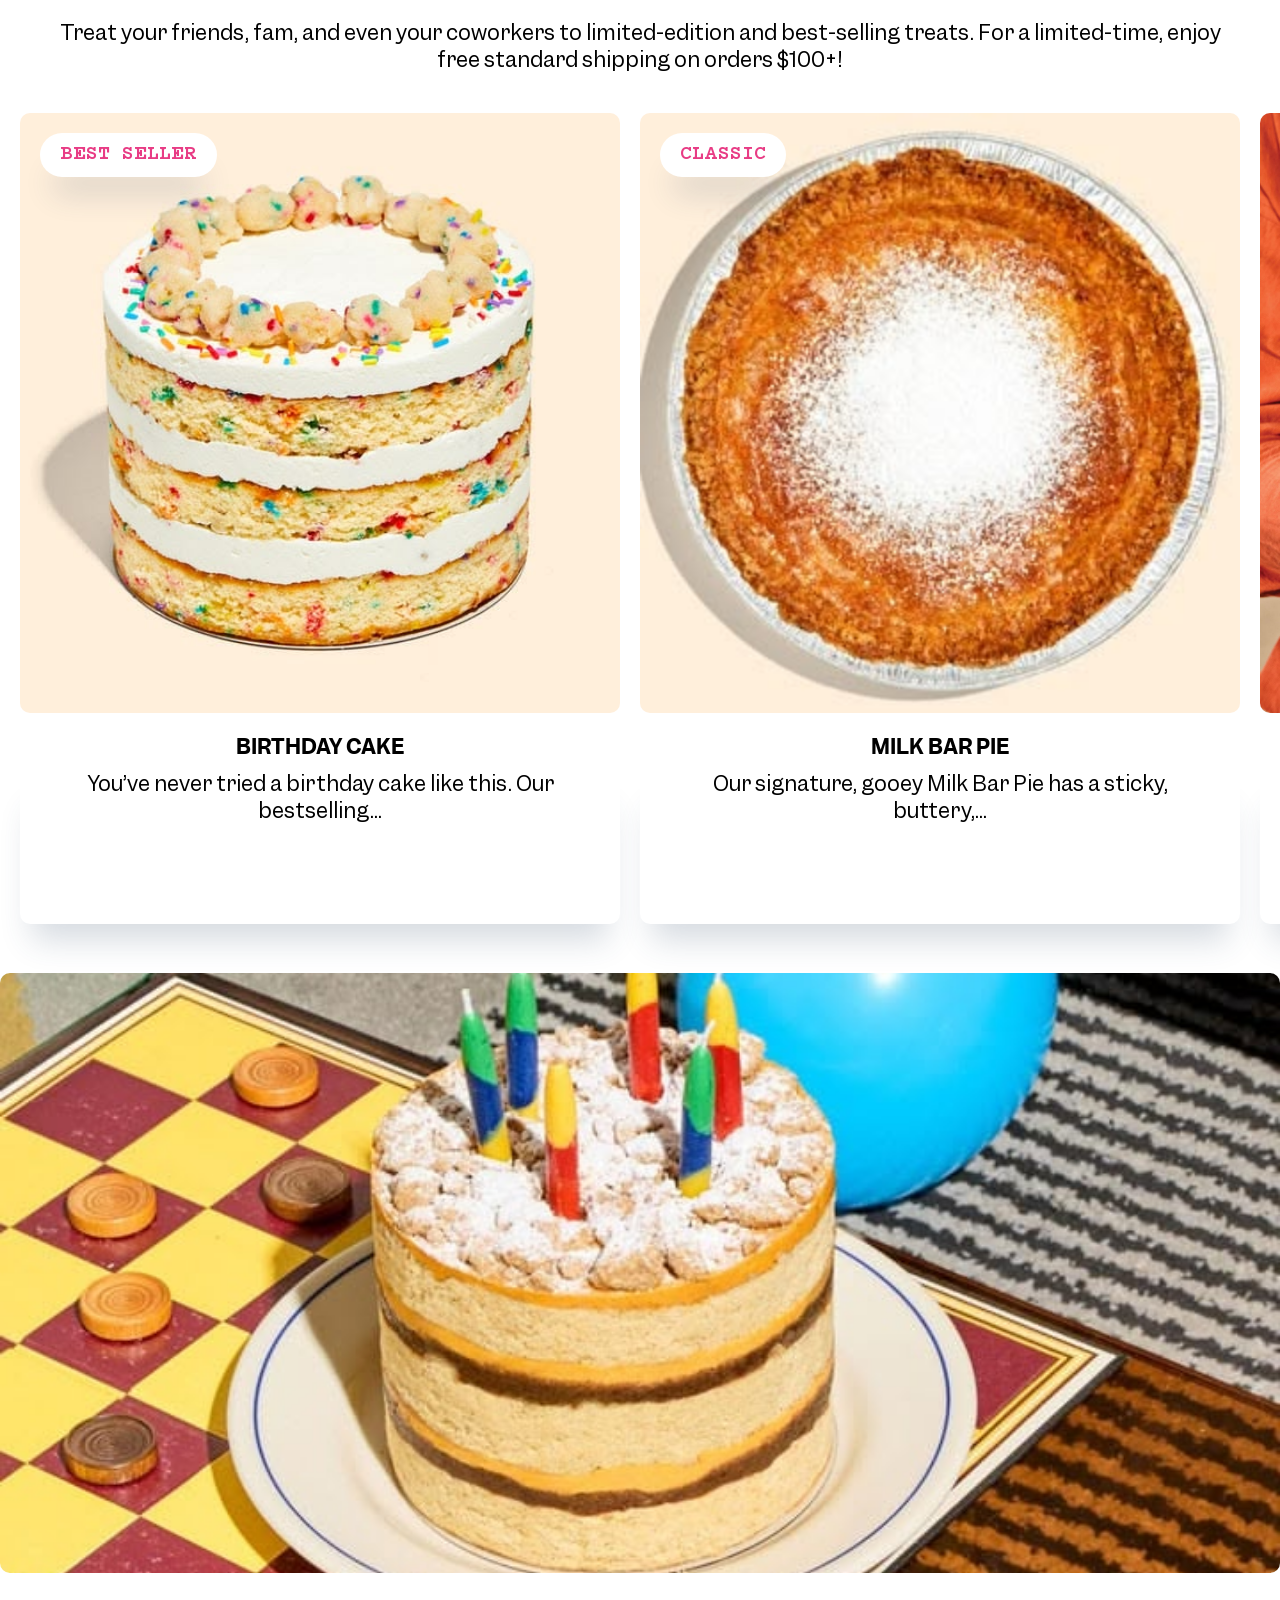
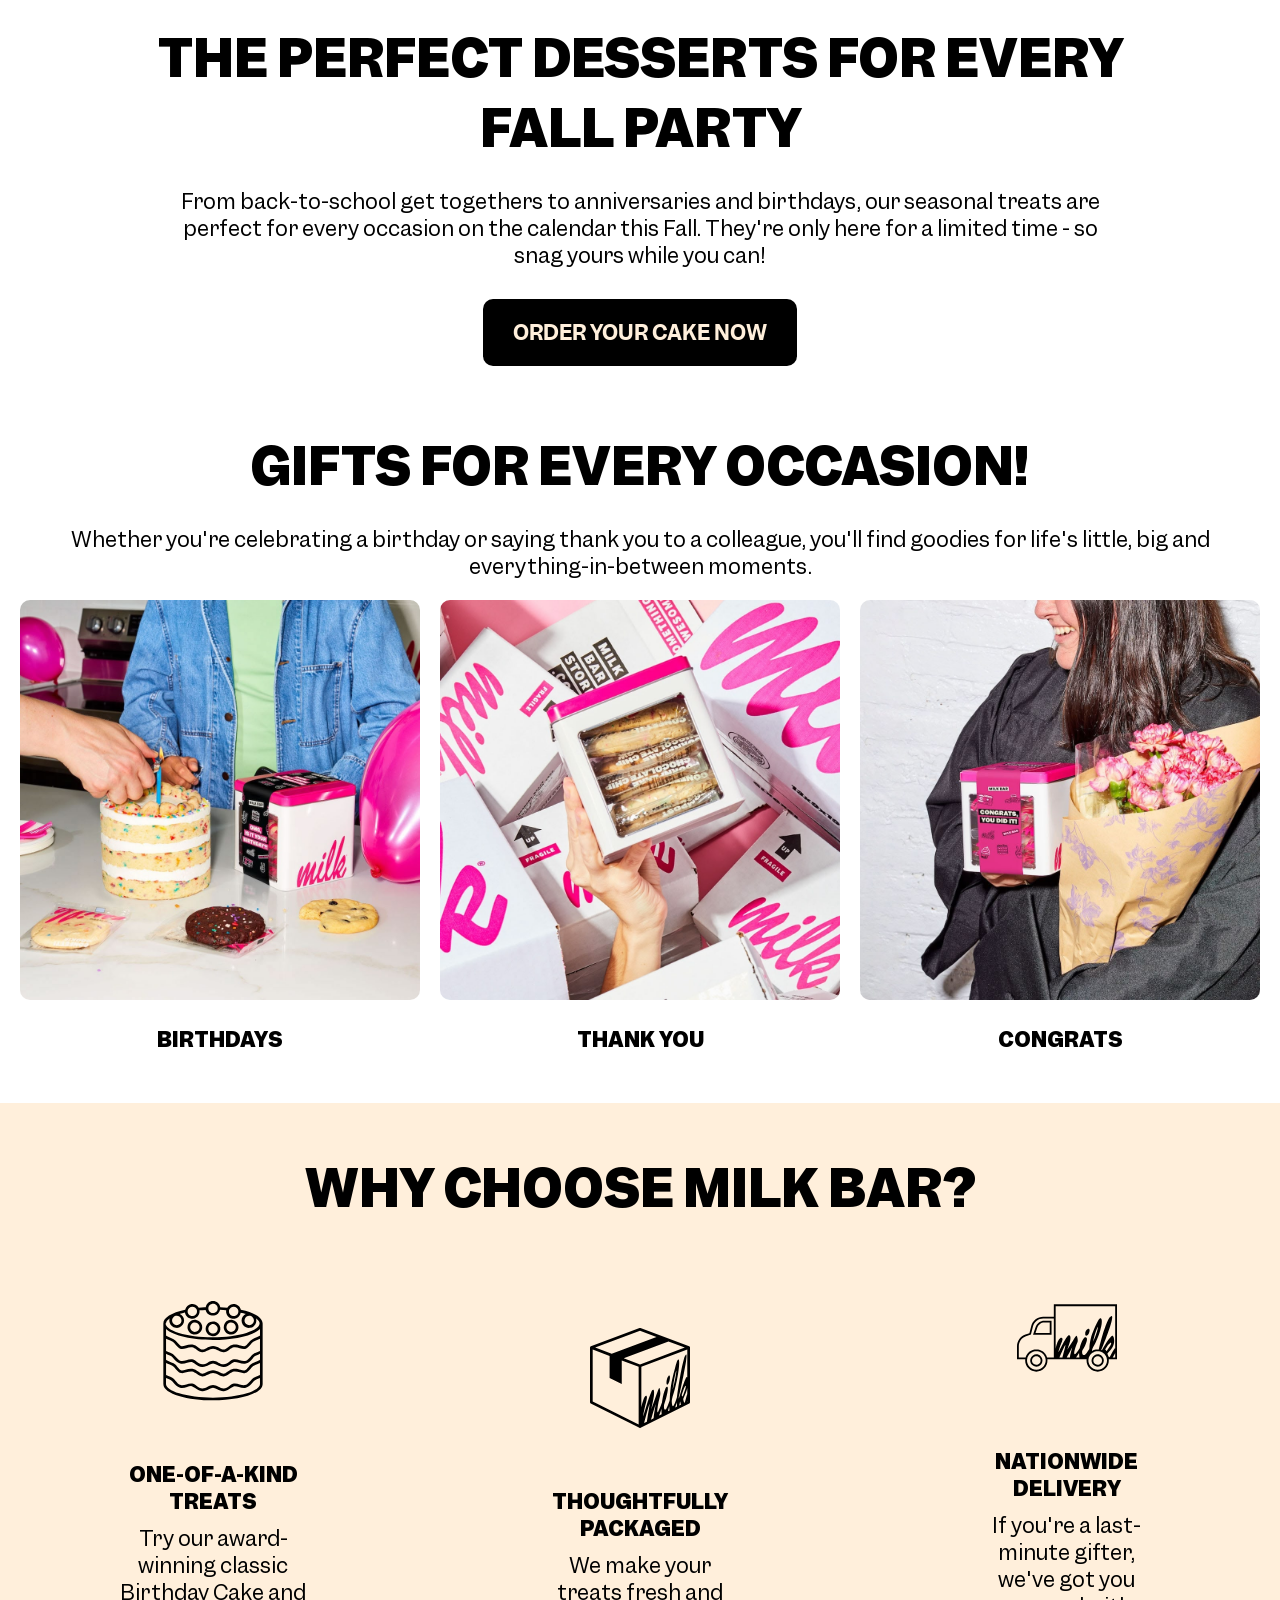
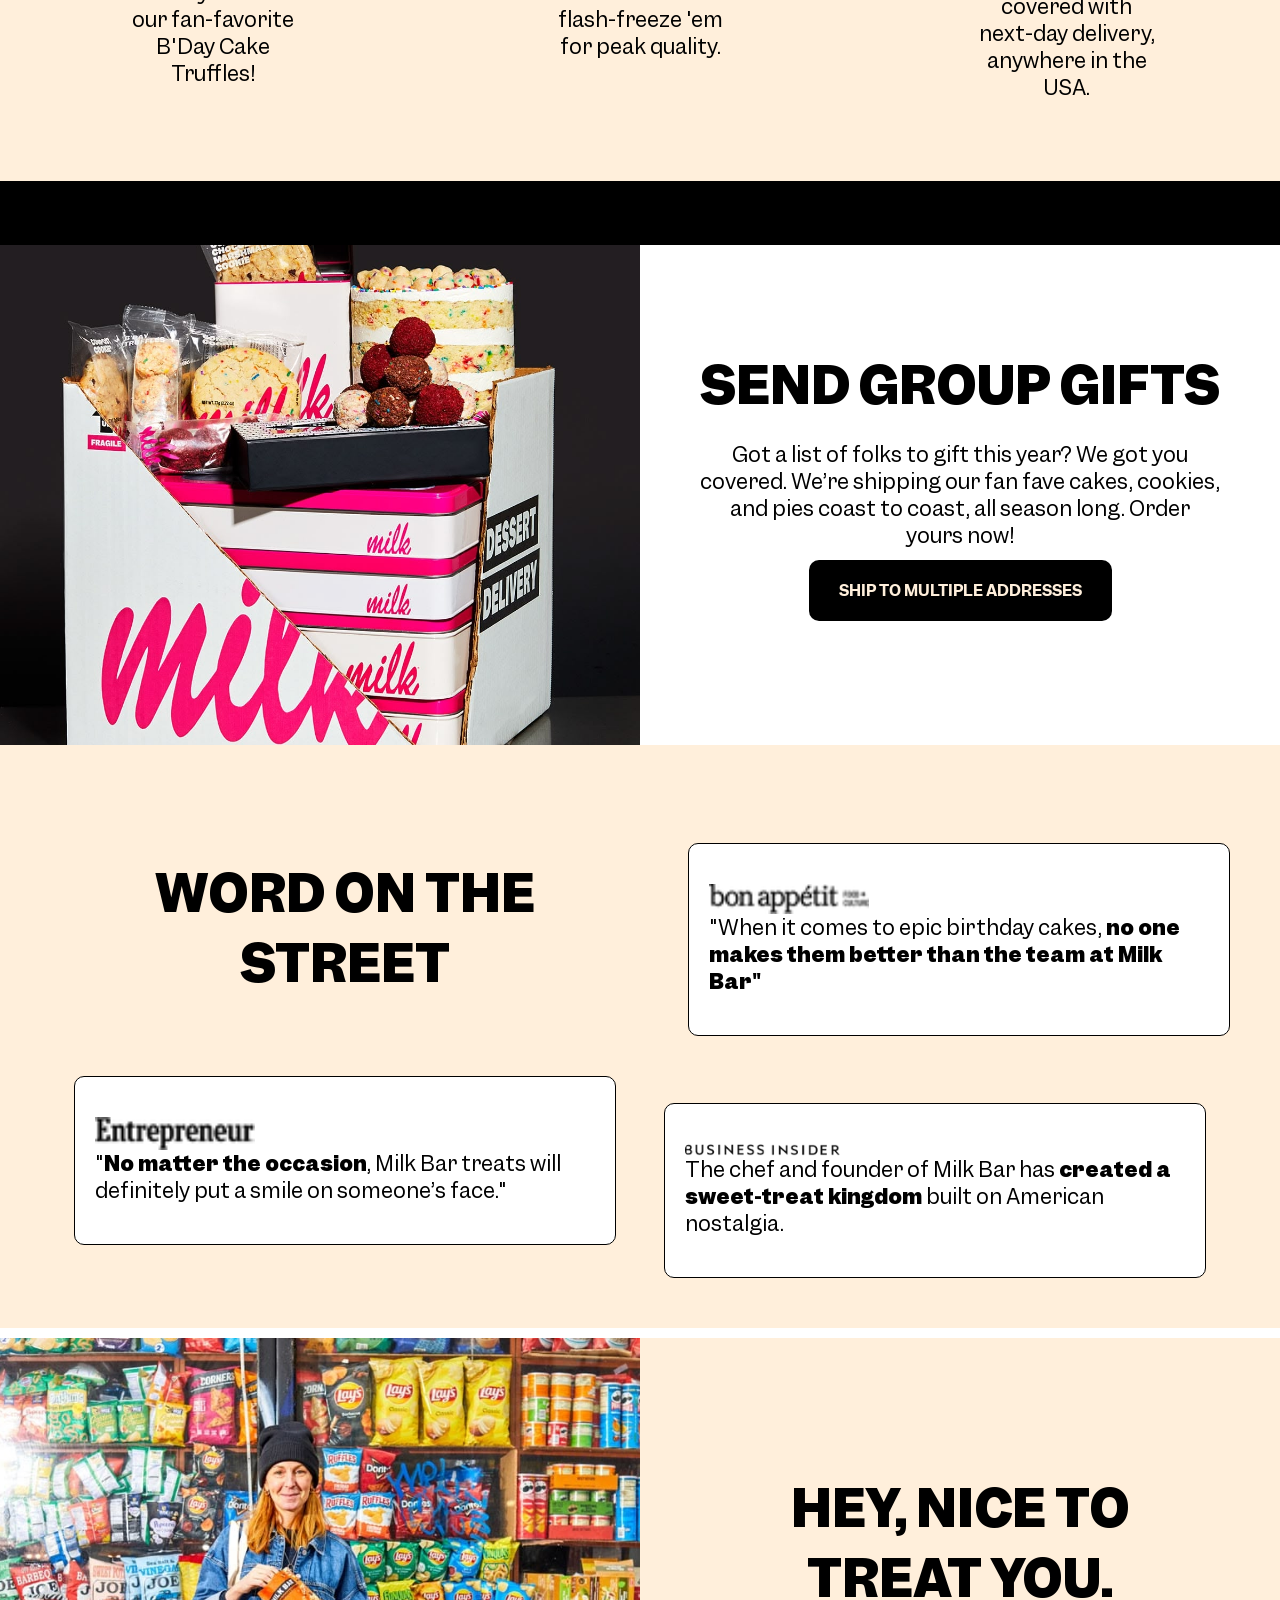
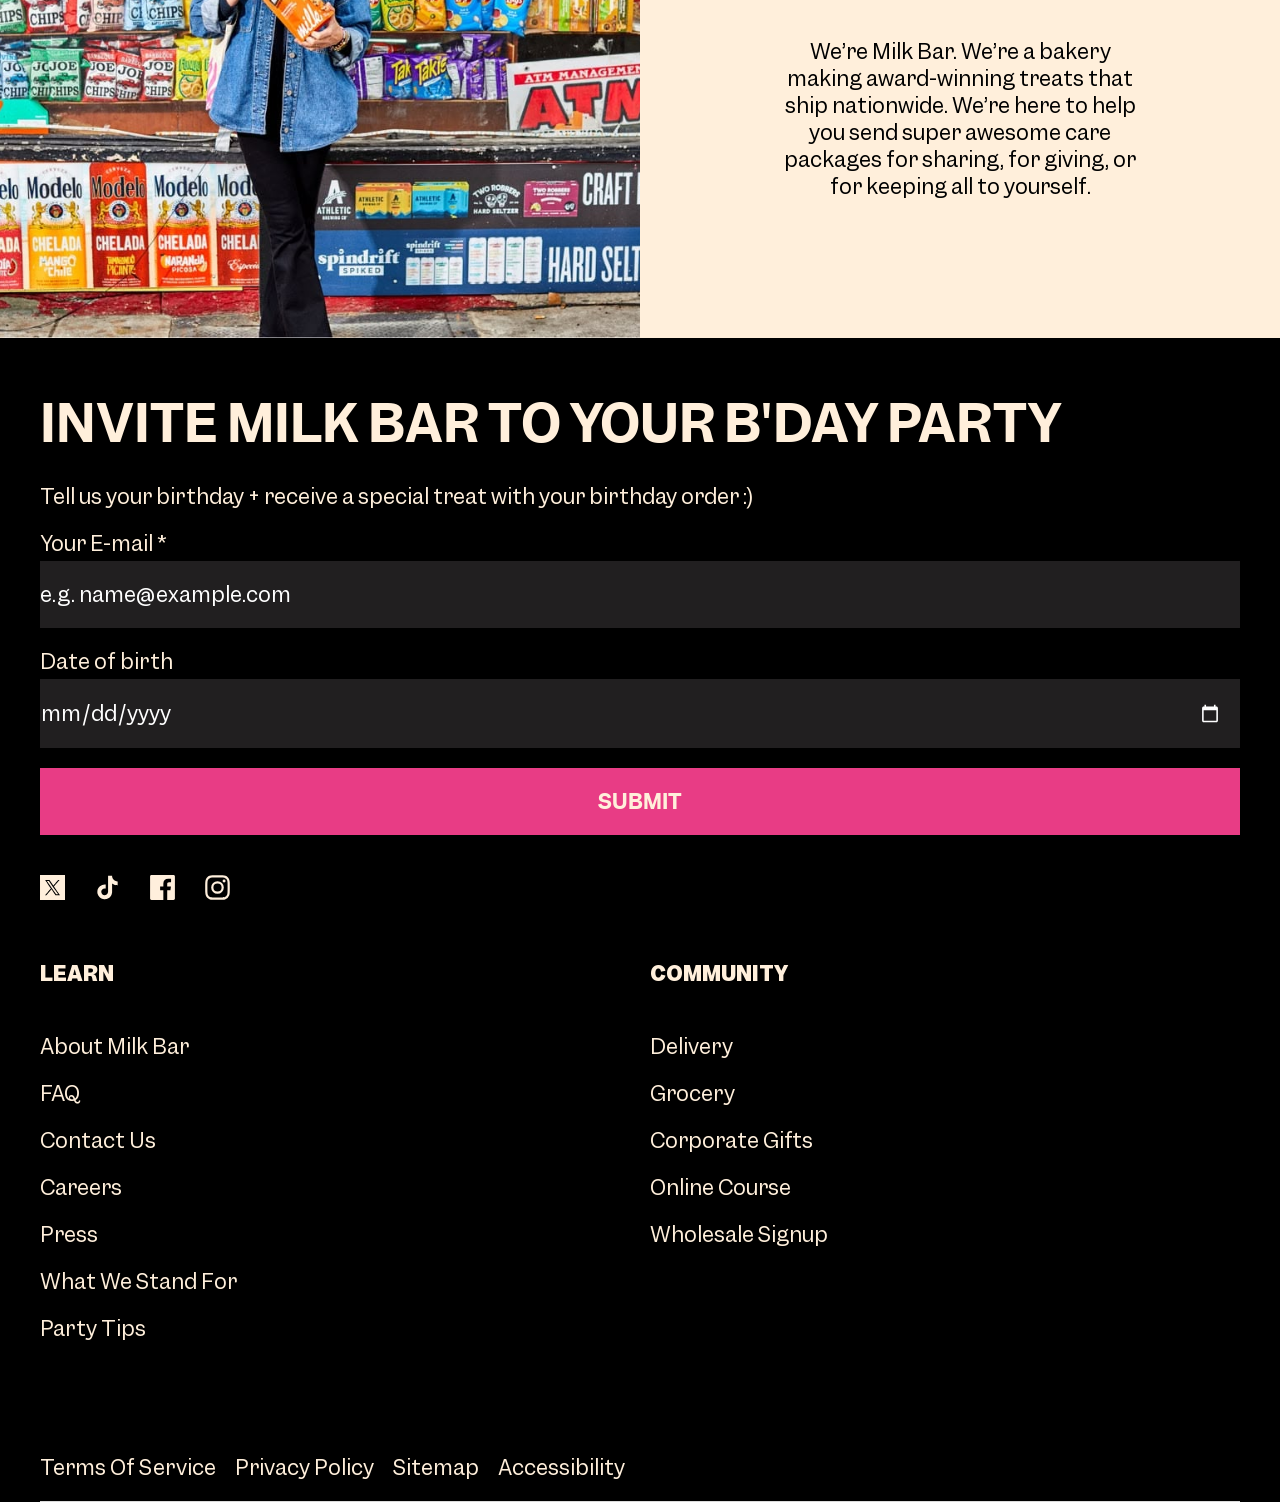
==== commit 596f701c: "Add files via upload" ====
--- a/index.html
+++ b/index.html
@@ -56,26 +56,28 @@
 		</nav>
 		<nav>
 			<ul>
-				<li aria-label="Close menu"><button aria-hidden="true" href=""><svg xmlns="http://www.w3.org/2000/svg" fill="none" viewBox="0 0 24 24" style="max-width:18px;max-height:18px;">
+				<li aria-label="Close menu"><button><svg xmlns="http://www.w3.org/2000/svg" fill="none" viewBox="0 0 24 24" style="max-width:18px;max-height:18px;">
 					<path stroke="#000" stroke-linecap="round" stroke-linejoin="round" stroke-width="2" d="m18.75 5.25-13.5 13.5m13.5 0L5.25 5.25"></path></svg></button></li>
-				<li>Order ASAP Delivery<a href="#"></a></li>
-				<li>Shop All<a href="#"></a></li>
-				<li>Birthday<a href="#"></a></li>
-				<li>Bakeries<a href="#"></a></li>
-				<li>Grocery<a href="#"></a></li>
-				<hr>
-				<li>More Milk Bar<a href="#"></a></li>
-				<li>About Us<a href="#"></a></li>
-				<li>What We Stand For<a href="#"></a></li>
-				<li>Corporate Gifting<a href="#"></a></li>
-				<li>Weddings<a href="#"></a></li>
-				<li>How We Ship<a href="#"></a></li>
-				<li>In Person Classes<a href="#"></a></li>
-				<li>Bake Club<a href="#"></a></li>
-				<li>Online Baking Class<a href="#"></a></li>
-				<li>Recipes<a href="#"></a></li>
-				<li>Contact Us<a href="#"></a></li>
-				<li>FAQ<a href="#"></a></li>
+				<li><a href="#">Order ASAP Delivery</a></li>
+				<li><a href="#">Shop All</a></li>
+				<li><a href="product.html">Birthday</a></li>
+				<li><a href="#">Bakeries</a></li>
+				<li><a href="#">Grocery</a></li>
+			</ul>
+			<hr>
+			<ul>
+				<li><a href="#">More Milk Bar</a></li>
+				<li><a href="#">About Us</a></li>
+				<li><a href="#">What We Stand For</a></li>
+				<li><a href="#">Corporate Gifting</a></li>
+				<li><a href="#">Weddings</a></li>
+				<li><a href="#">How We Ship</a></li>
+				<li><a href="#">In Person Classes</a></li>
+				<li><a href="#">Bake Club</a></li>
+				<li><a href="#">Online Baking Class</a></li>
+				<li><a href="#">Recipes</a></li>
+				<li><a href="#">Contact Us</a></li>
+				<li><a href="#">FAQ</a></li>
 			</ul>
 		</nav>
 	</header>
@@ -84,6 +86,8 @@
 
 		<!-- Carrousel met verschillende sneltoetsen naar pagina's op de website -->
 		<section>
+			<!-- Ik zou hier nu een nav van hebben gemaakt in plaats van een section, want het is een navigatie, maar dit zou mij niet meer lukken qua tijd (05-11-25) -->
+			<h2>Faster navigation</h2>
 			<ul>
 				<li>
 					<img src="images/homepage/homeSection1-1.jpg" alt="Woman holding the 6 inch Birthday Cake with rainbow sprinkles and white icing">
@@ -138,6 +142,7 @@
 
 		<!-- Draaiende carrousel in de kleur zwart met witte uppercase tekst -->
 		 <article>
+			<h2>The best desserts</h2>
 			<p>Award-winning desserts from NYC's #1 bakery</p>
 		 </article>
 			<!-- p maken (gedaan op 20/09/25) -->
@@ -228,6 +233,7 @@
 
 		<!-- Draaiende carrousel in de kleur zwart met witte uppercase tekst -->
 		 <article>
+			<h2>Daring desserts</h2>
 			<p>Shaking up the dessert scene since 2008.</p>
 		 </article>
 
@@ -289,8 +295,8 @@
 
 		<nav>
 			<!-- ul maken (gedaan op 03/10/25 na feedbacksessie met de docent)-->
-			 <ul>
-				<h3>Learn</h3>
+			<h3>Learn</h3>
+			<ul>
 				<li><a href="#">About Milk Bar</a></li>
 				<li><a href="#">FAQ</a></li>
 				<li><a href="#">Contact Us</a></li>
@@ -299,10 +305,9 @@
 				<li><a href="#">What We Stand For</a></li>
 				<li><a href="#">Party Tips</a></li>
 			</ul>
-			<ul>
-
-			<ul>
-				<h3>Community</h3>
+
+			<h3>Community</h3>
+			<ul>
 				<li><a href="#">Delivery</a></li>
 				<li><a href="#">Grocery</a></li>
 				<li><a href="#">Corporate Gifts</a></li>
--- a/styles/styleGeneral.css
+++ b/styles/styleGeneral.css
@@ -86,7 +86,7 @@
 :root {
     /* Primaire branding kleuren */
 	--color-text:#000000;
-	--color-background:#eeeeee;
+	--color-background:#ffffff;
 	--color-primary: #e83c85;
 	--color-secundary: #ffefdb;
     --color-borders: #e2e0d3;
@@ -474,36 +474,38 @@
     translate:0% 0%;
 }
 
-header > nav:nth-of-type(3) > ul > li {
+header > nav:nth-of-type(3) > ul > li a {
     font-weight: 600;
     text-transform: uppercase;
     font-size: 15px;
 
-    padding-top: .1rem;
-    padding-bottom: .1rem;
-
-    cursor: pointer;
-}
-
-header > nav:nth-of-type(3) > ul > li a:focus {
+    color: var(--color-text);
+}
+
+header > nav:nth-of-type(3) > ul li {
+    padding-top: 3px;
+    padding-bottom: 3px;
+}
+
+header > nav:nth-of-type(3) > ul li a:focus {
     outline: var(--color-primary);
     outline-width: 2px;
     outline-style: dotted;
     outline-color: var(--color-primary);
 }
 
-header > nav:nth-of-type(3) > ul > hr {
+header > nav:nth-of-type(3) hr {
     width: 5vw;
     margin-top: 1rem;
     margin-bottom: 1rem;
 }
 
-header > nav:nth-of-type(3) > ul > li:nth-of-type(7) {
+header > nav:nth-of-type(3) > ul:last-of-type > li:nth-of-type(1) a {
     color: var(--color-primary);
 }
 
 
-header > nav:nth-of-type(3) > ul li:hover {
+header > nav:nth-of-type(3) > ul li a:hover {
     color: var(--color-primary);
 }
 /* Dit is mij gelukt door een voorbeeld van Sanne 't Hooft 
@@ -517,11 +519,17 @@
 /*  JS NAV HAMBURGERMENU | RESPONSIVENESS  */
 /*******************************************/
 
-@media only screen and (max-width: 768px) {
+@media only screen and (max-width: 1024px) {
     header > nav:nth-of-type(3) {
-        width: 50vw;
-    }
-}
+        width: 40vw;
+    }
+    header > nav:nth-of-type(3) > ul > li {
+        padding-top: 5px;
+        padding-bottom: 5px;
+    }
+}
+
+
 
 
 
@@ -612,37 +620,33 @@
 }
 
 footer > nav:nth-of-type(1) {
-    display: flex;
-    align-items: flex-start;
-    justify-content: start;
-}
-
-footer > nav:nth-last-of-type(1) {
-    display: flex;
-    flex-direction: row;
-
-    padding-top: 4em;
-    padding-bottom: 3em;
-}
-
-footer > nav:nth-of-type(1) ul:nth-of-type(1) {
-    padding-right: 6em;
+    display: grid;
+    grid-template-rows: .5fr .5fr;
+    grid-template-columns: auto auto;
+}
+
+footer > nav:nth-of-type(1) h3:first-of-type {
+    grid-column-start: 1;
+}
+
+footer > nav:nth-of-type(1) h3:last-of-type {
+    grid-column-start: 2;
+}
+
+footer > nav:nth-of-type(1) ul:first-of-type {
+    grid-row-start: 2;
+    grid-column-start: 1;
 }
 
 footer > nav:nth-of-type(1) ul li a {
+    text-transform: capitalize;
     font-weight: 400;
-    text-transform: capitalize;
 }
 
 footer > nav:nth-of-type(1) ul li {
-    padding-bottom: 2em;
-}
-
-
-footer > nav:nth-of-type(1) ul h3 {
-    padding-bottom: 2em;
-}
-
+    padding-bottom: 10px;
+    padding-top: 10px;
+}
 
 footer > nav:nth-last-of-type(1) a {
     font-family: "Garnett";
@@ -652,3 +656,8 @@
 
     margin-right: .7em;
 }
+
+footer > nav:nth-last-of-type(1) {
+    padding-bottom: 20px;
+    padding-top: 20px;
+}
--- a/styles/style.css
+++ b/styles/style.css
@@ -21,9 +21,13 @@
 
 
 
-/******************************/
-/* INFORMATIE NAV ZWARTE BALK */
-/******************************/
+/*******************************/
+/* FAST NAVIGATION CIRKELS NAV */
+/*******************************/
+
+main > section:nth-of-type(1) h2 {
+	display: none;
+}
 
 main section:nth-of-type(1) ul {
 	display: flex;
@@ -191,6 +195,16 @@
 /************************************************************/
 /*	"AWARD-WINNING DESSERTS FROM NYC'S #1 BAKERY" ELEMENT	*/
 /************************************************************/
+
+main > article h2 {
+	clip: rect(0 0 0 0);
+  	clip-path: inset(50%);
+  	height: 1px;
+  	overflow: hidden;
+  	position: absolute;
+  	white-space: nowrap;
+  	width: 1px;
+}
 
 main > article {
 	background-color: #000000;
